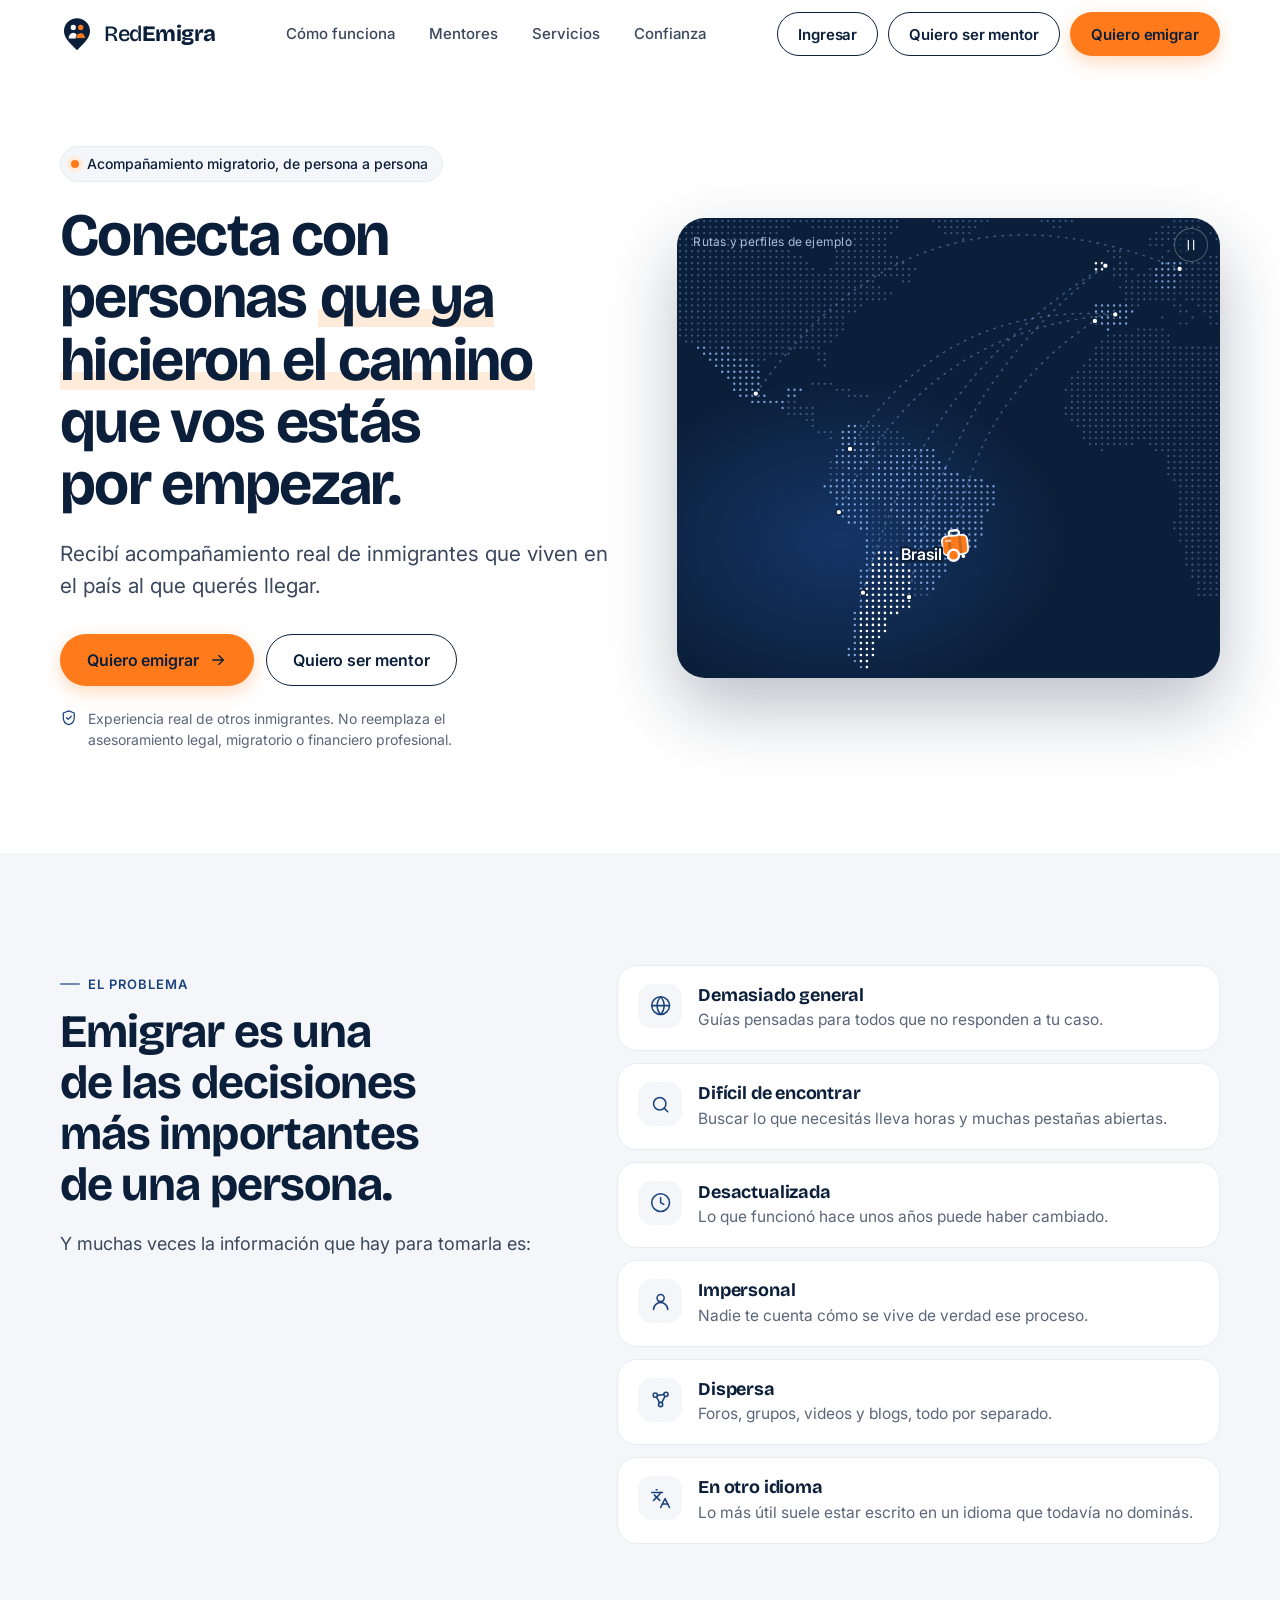
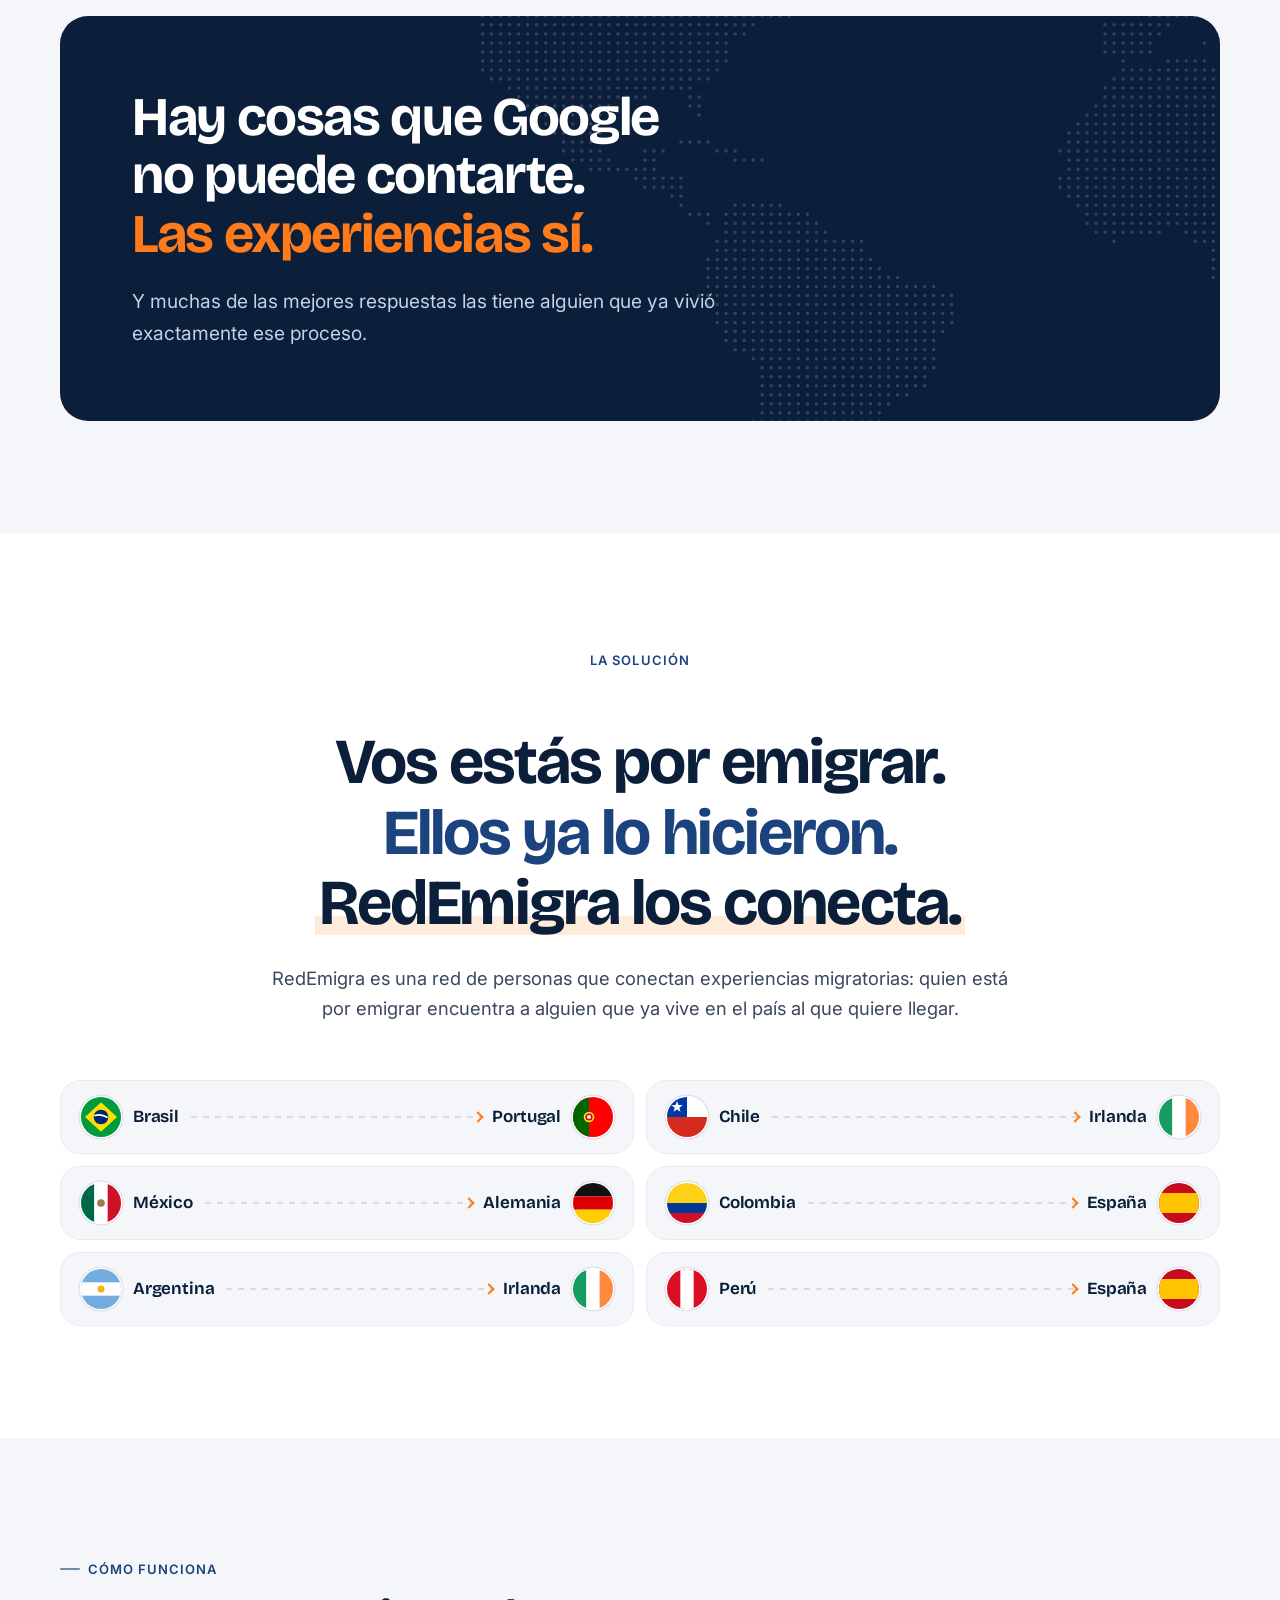
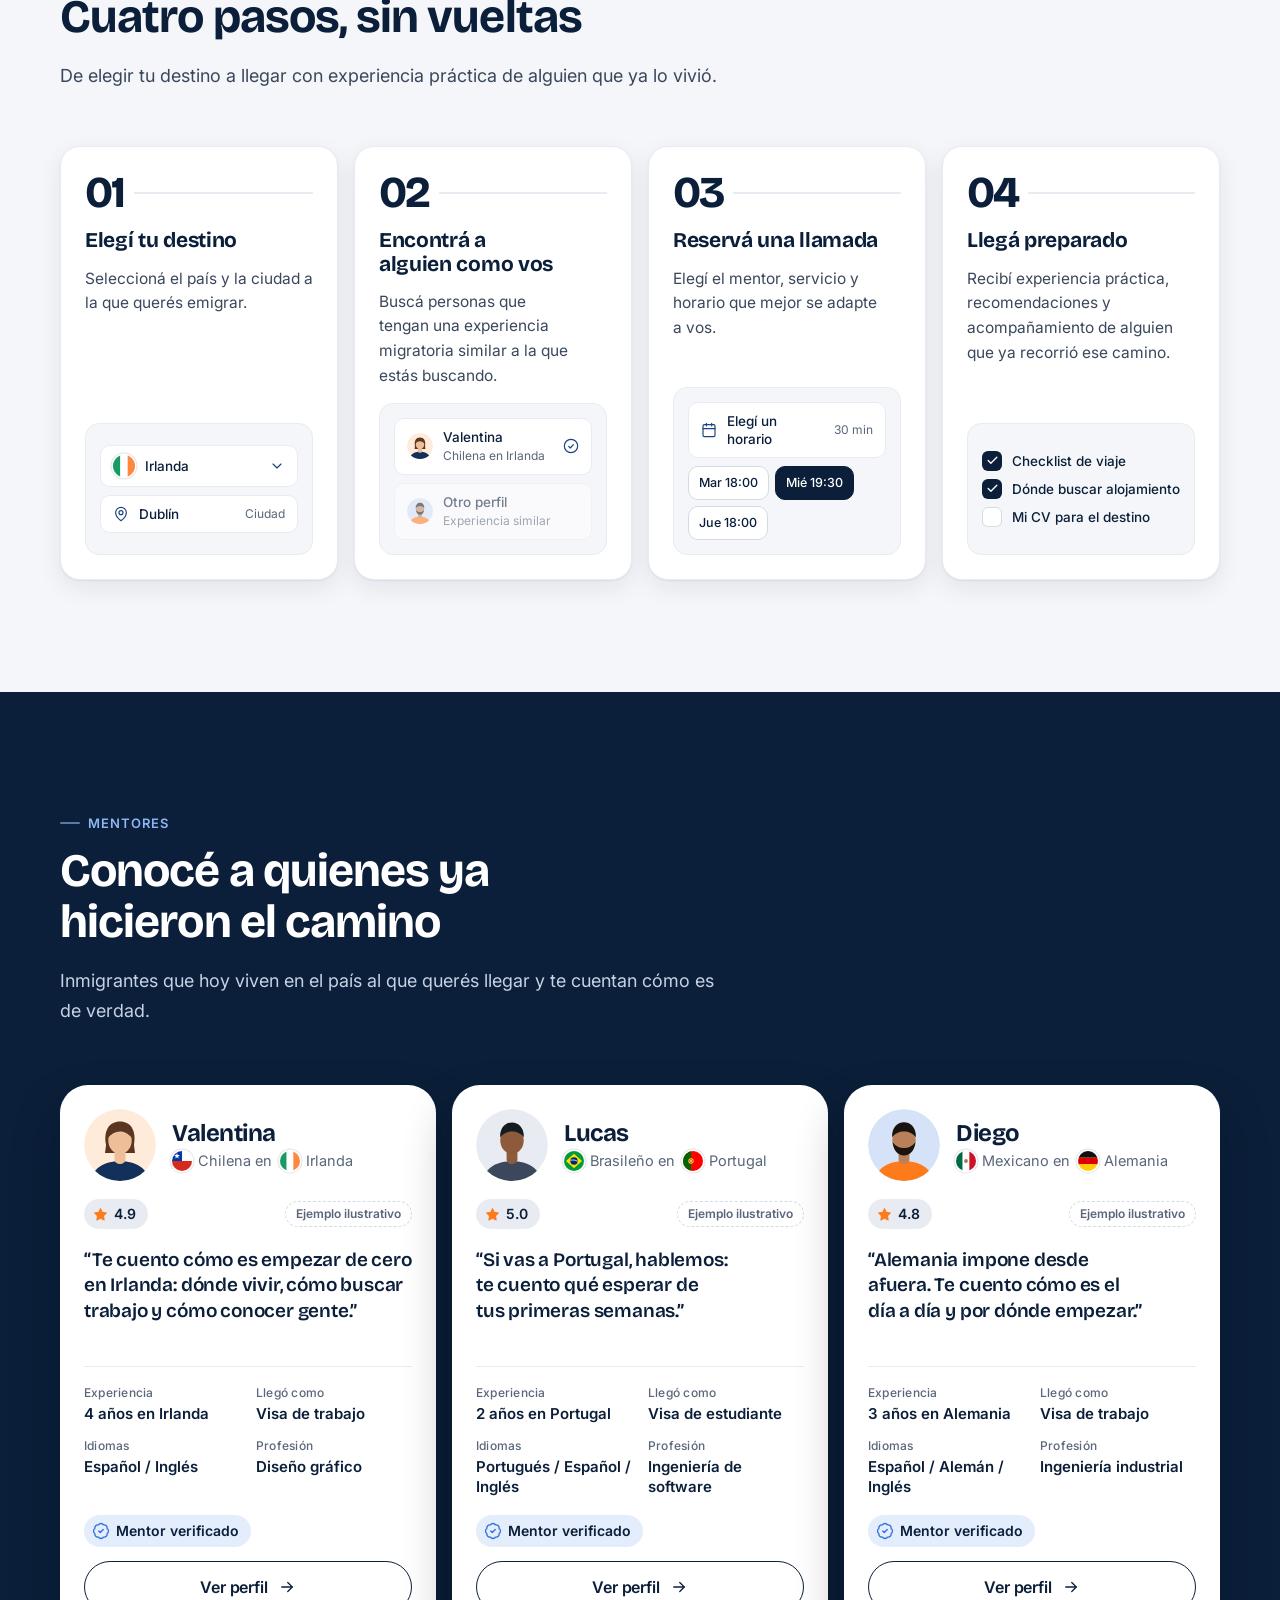
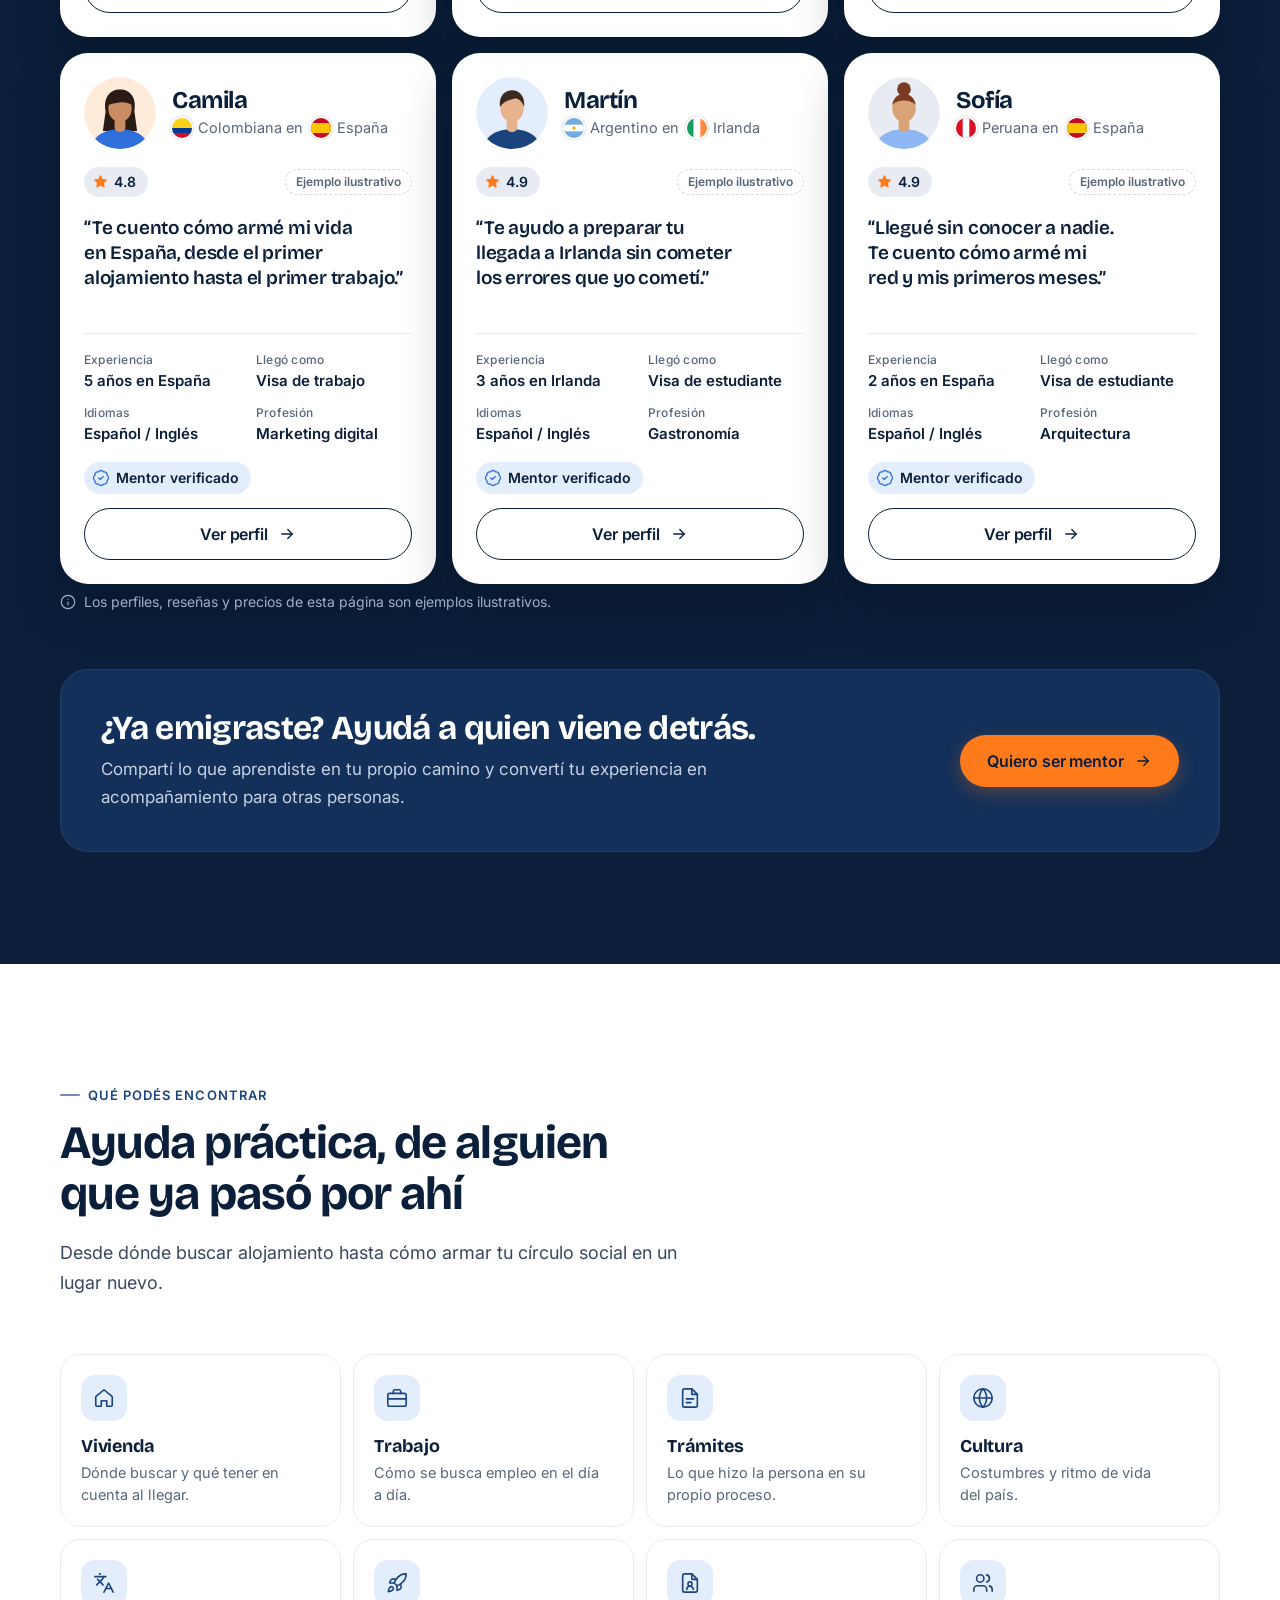
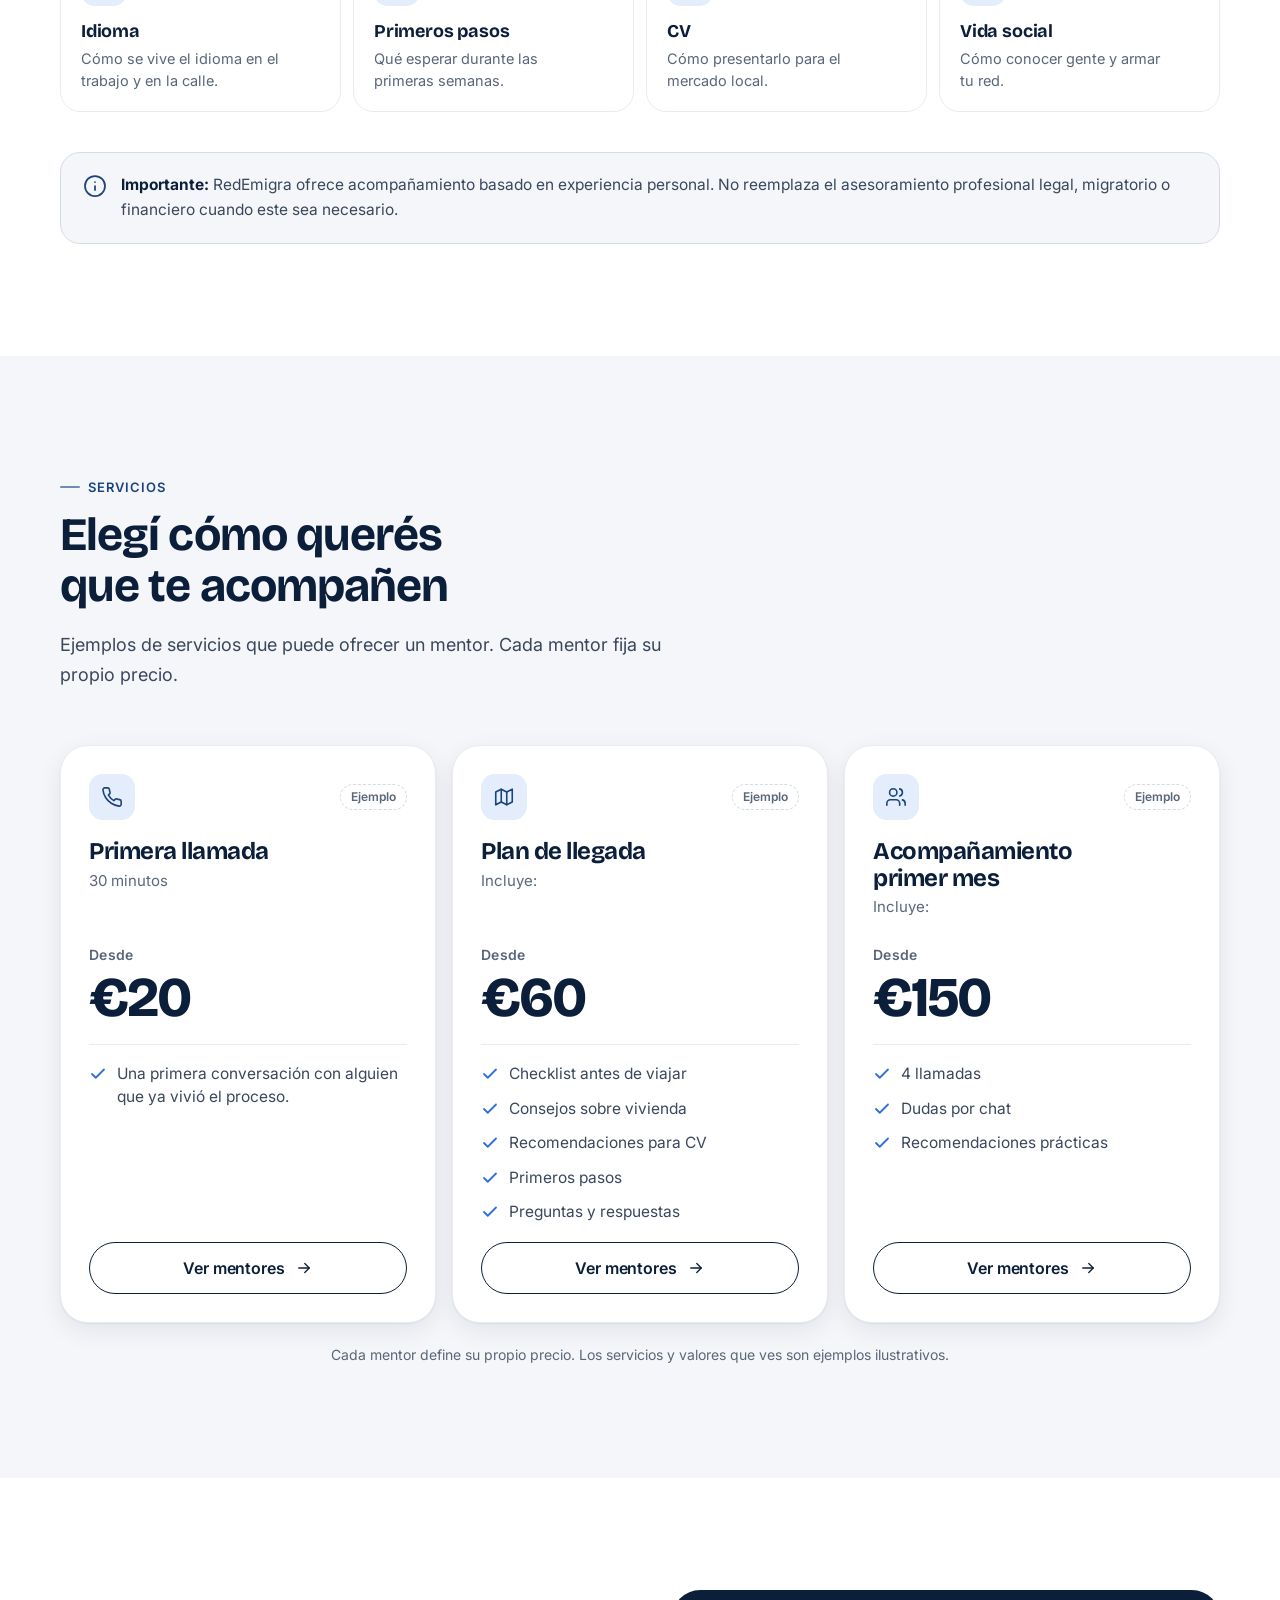
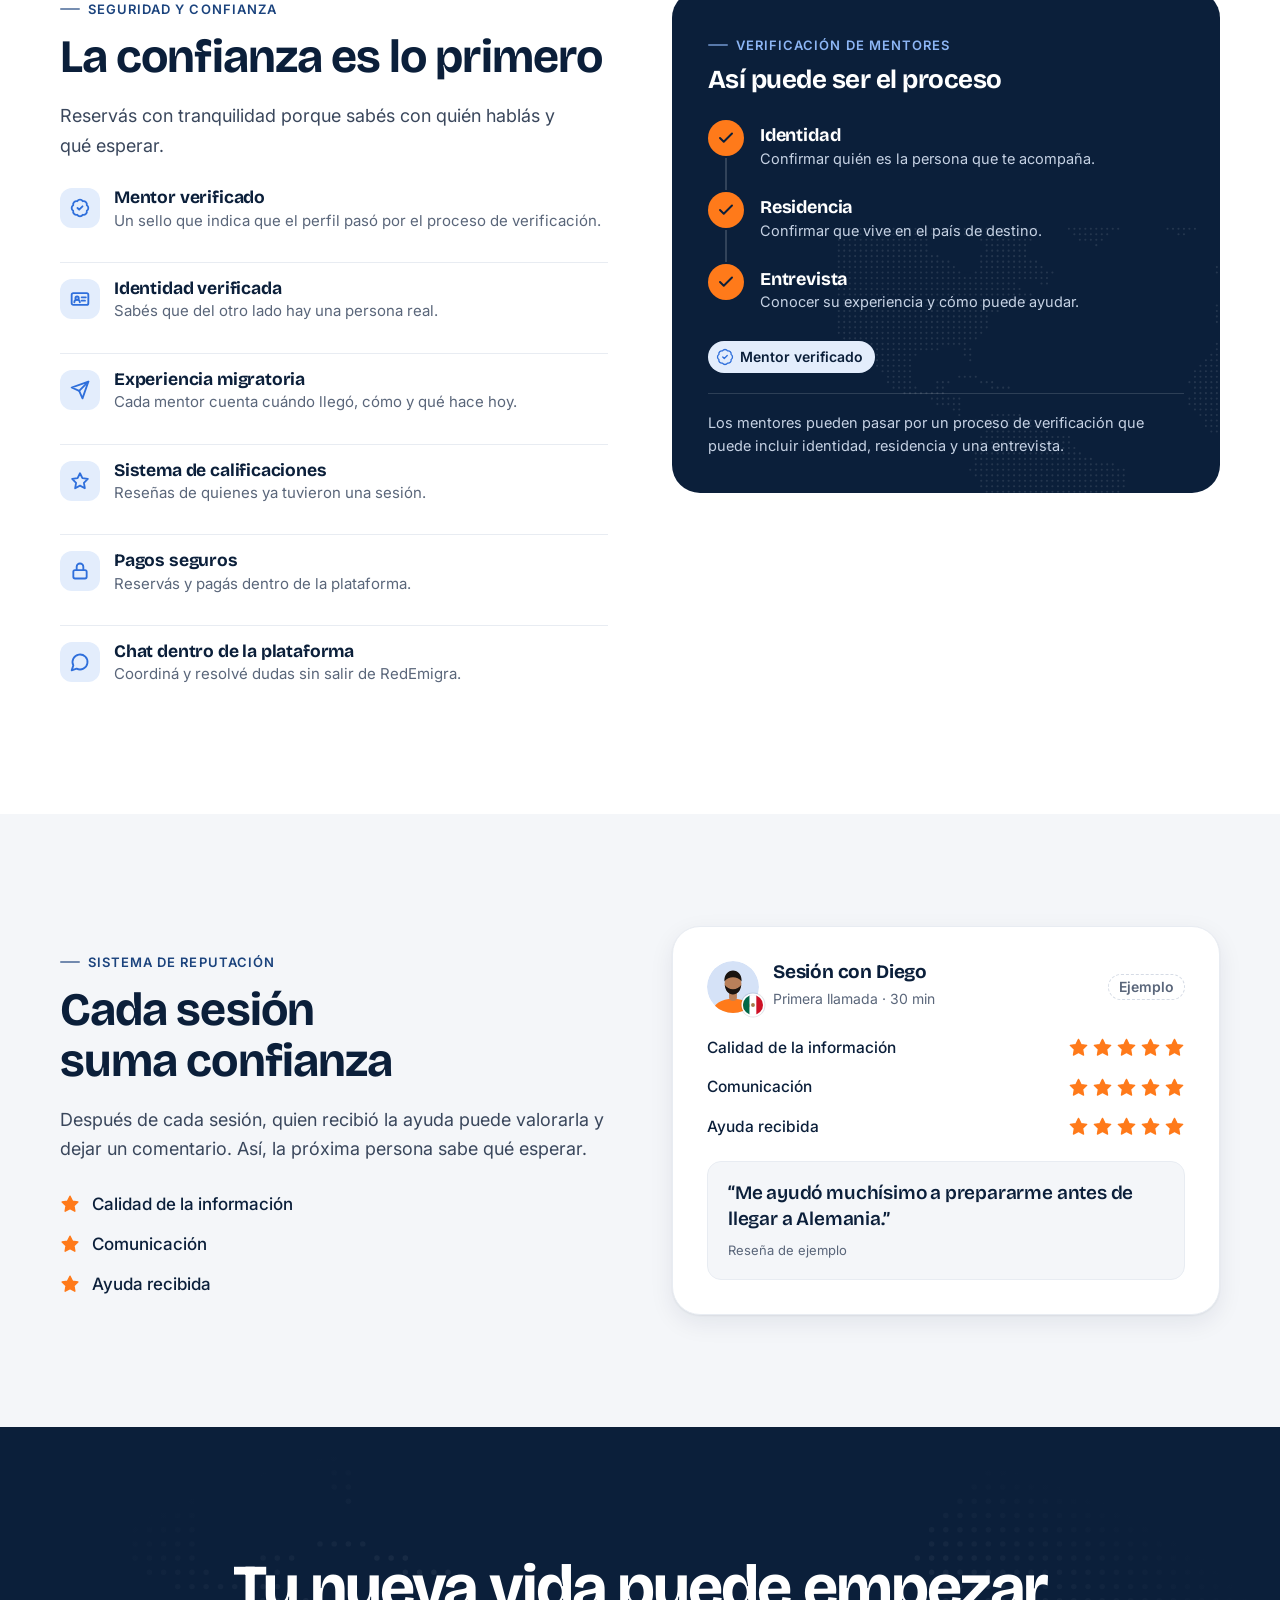
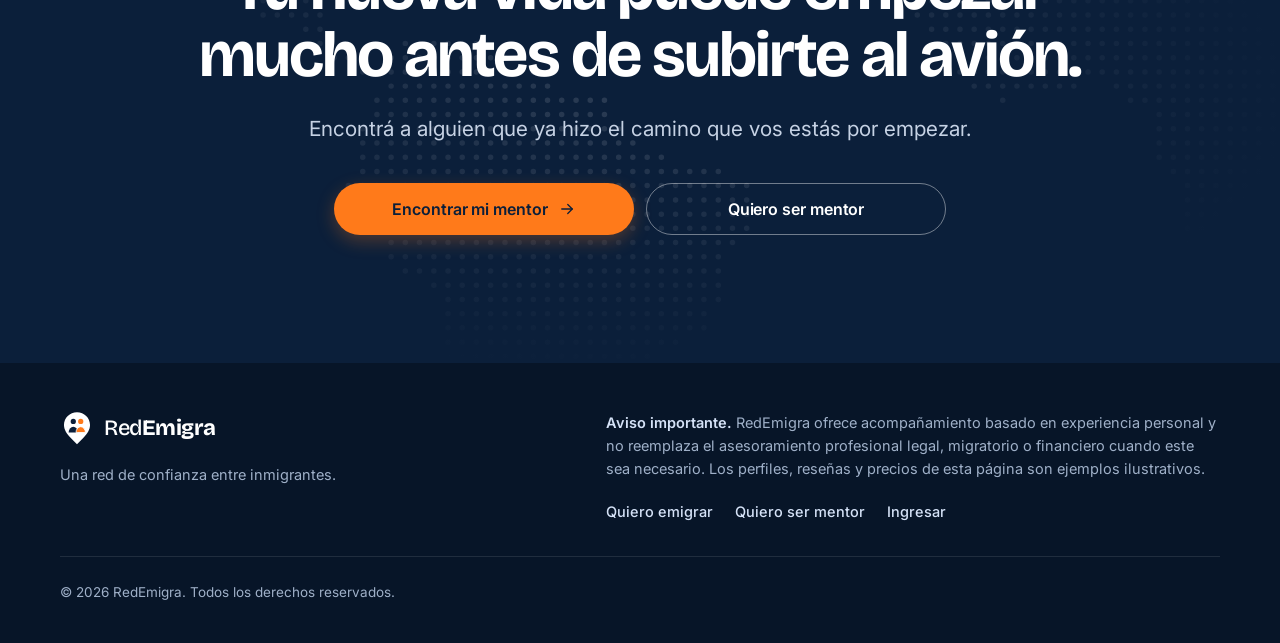
==== index.html @ abbb0549 "Primer commit" ====
<!doctype html>
<html lang="es">
<head>
<meta charset="utf-8">
<meta name="viewport" content="width=device-width, initial-scale=1">
<title>RedEmigra | Conectá con personas que ya emigraron</title>
<meta name="description" content="Conecta con personas que ya hicieron el camino que vos estás por empezar. Recibí acompañamiento real de inmigrantes que viven en el país al que querés llegar.">
<meta name="theme-color" content="#0B1F3A">
<link rel="icon" type="image/svg+xml" href="data:image/svg+xml,%3Csvg xmlns=%22http://www.w3.org/2000/svg%22 viewBox=%220 0 64 64%22 role=%22img%22 aria-label=%22RedEmigra%22%3E  %3Cpath d=%22M32 2.5C18.4 2.5 7.5 13.2 7.5 26.4c0 8.8 5.2 16.6 12.4 23.8 4.6 4.6 8.6 8.5 12.1 12.3 3.5-3.8 7.5-7.7 12.1-12.3 7.2-7.2 12.4-15 12.4-23.8C56.5 13.2 45.6 2.5 32 2.5z%22 fill=%22%230B1F3A%22/%3E  %3Ccircle cx=%2225%22 cy=%2219.6%22 r=%224.9%22 fill=%22%23fff%22/%3E  %3Cpath d=%22M16.2 40.5a8.8 11 0 0 1 17.6 0z%22 fill=%22%23fff%22/%3E  %3Ccircle cx=%2239%22 cy=%2219.6%22 r=%224.9%22 fill=%22%23FF7A1A%22/%3E  %3Cpath d=%22M30.2 40.5a8.8 11 0 0 1 17.6 0z%22 fill=%22%23FF7A1A%22 stroke=%22%230B1F3A%22 stroke-width=%221.6%22 stroke-linejoin=%22round%22/%3E%3C/svg%3E">
<link rel="preconnect" href="https://fonts.googleapis.com">
<link rel="preconnect" href="https://fonts.gstatic.com" crossorigin>
<link href="https://fonts.googleapis.com/css2?family=Bricolage+Grotesque:opsz,wght@12..96,500..800&family=Inter:wght@400..600&display=swap" rel="stylesheet">
<style>
/* ==========================================================================
   RedEmigra — landing
   1. Tokens   2. Base   3. Componentes   4. Secciones   5. Movimiento
   ========================================================================== */

/* 1. TOKENS ---------------------------------------------------------------- */
:root {
  --navy-950: #071528;
  --navy-900: #0B1F3A;
  --navy-800: #12305A;
  --navy-700: #1B437D;
  --blue-500: #2F6FDB;
  --blue-300: #8DB6F5;
  --blue-100: #E3EDFC;
  --orange-500: #FF7A1A;
  --orange-600: #E96400;
  --orange-700: #C24E00;
  --orange-100: #FFEBD9;
  --white: #FFFFFF;
  --gray-50: #F4F6F9;
  --gray-100: #E8ECF2;
  --gray-200: #D5DBE5;
  --gray-500: #5A667A;
  --gray-700: #3A475C;

  --font-display: "Bricolage Grotesque", "Plus Jakarta Sans", ui-sans-serif, system-ui, -apple-system, "Segoe UI", Roboto, sans-serif;
  --font-text: "Inter", ui-sans-serif, system-ui, -apple-system, "Segoe UI", Roboto, sans-serif;

  --radius-sm: 8px;
  --radius-md: 14px;
  --radius-lg: 20px;
  --radius-xl: 28px;
  --radius-pill: 999px;

  --shadow-card: 0 1px 2px rgba(11, 31, 58, .06), 0 8px 24px rgba(11, 31, 58, .08);
  --shadow-float: 0 18px 48px rgba(7, 21, 40, .22);

  --gutter: 20px;
  --maxw: 1160px;
  --section-pad: clamp(64px, 9vw, 112px);
  --ease: cubic-bezier(.22, .61, .36, 1);
}

/* 2. BASE ------------------------------------------------------------------ */
*, *::before, *::after { box-sizing: border-box; }
html { scroll-behavior: smooth; scroll-padding-top: 84px; -webkit-text-size-adjust: 100%; }
body {
  margin: 0;
  font-family: var(--font-text);
  font-size: 17px;
  line-height: 1.65;
  color: var(--gray-700);
  background: var(--white);
  -webkit-font-smoothing: antialiased;
  text-rendering: optimizeLegibility;
}
img, svg { display: block; max-width: 100%; }
h1, h2, h3, h4, p, ul, ol, dl, dd, figure, blockquote { margin: 0; }
ul, ol { padding: 0; list-style: none; }
a { color: inherit; }
:focus-visible { outline: 3px solid var(--blue-500); outline-offset: 3px; border-radius: 6px; }
.on-dark :focus-visible { outline-color: var(--blue-300); }

h1, h2, h3, h4 {
  font-family: var(--font-display);
  color: var(--navy-900);
  font-weight: 700;
  letter-spacing: -.02em;
  line-height: 1.1;
  text-wrap: balance;
}
.on-dark h1, .on-dark h2, .on-dark h3, .on-dark h4 { color: var(--white); }
p { text-wrap: pretty; }

.container { width: min(100% - 2 * var(--gutter), var(--maxw)); margin-inline: auto; }
.section { padding-block: var(--section-pad); position: relative; }
.section--gray { background: var(--gray-50); }
.section--navy { background: var(--navy-900); color: #C6D2E4; }
.on-dark { color: #C6D2E4; }
.sr-only { position: absolute; width: 1px; height: 1px; overflow: hidden; clip: rect(0 0 0 0); white-space: nowrap; }

.ico { width: 1.25em; height: 1.25em; flex: none; fill: none; stroke: currentColor; stroke-width: 1.75; stroke-linecap: round; stroke-linejoin: round; }

.eyebrow {
  display: inline-flex; align-items: center; gap: 8px;
  font-size: 13px; line-height: 16px; font-weight: 600; letter-spacing: .08em; text-transform: uppercase;
  color: var(--navy-700);
}
.on-dark .eyebrow { color: var(--blue-300); }
.eyebrow::before { content: ""; width: 20px; height: 2px; background: currentColor; border-radius: 2px; opacity: .6; }

.section-head { max-width: 720px; margin-bottom: clamp(36px, 5vw, 56px); }
.section-head h2 { font-size: clamp(1.9rem, 1.1rem + 2.8vw, 2.9rem); margin-top: 14px; }
.section-head p { margin-top: 18px; font-size: 1.125rem; color: var(--gray-700); }
.on-dark .section-head p { color: #C6D2E4; }
.section-head--center { margin-inline: auto; text-align: center; }
.section-head--center .eyebrow::before { display: none; }

/* 3. COMPONENTES ----------------------------------------------------------- */
.btn {
  --btn-h: 52px;
  display: inline-flex; align-items: center; justify-content: center; gap: 10px;
  min-height: var(--btn-h); padding: 0 26px;
  border-radius: var(--radius-pill); border: 1.5px solid transparent;
  font: 600 16px/1 var(--font-text); letter-spacing: -.005em; text-decoration: none; white-space: nowrap;
  cursor: pointer; transition: transform .2s var(--ease), background-color .2s, color .2s, border-color .2s, box-shadow .2s;
}
.btn .ico { width: 18px; height: 18px; transition: transform .2s var(--ease); }
.btn:hover .ico { transform: translateX(3px); }
.btn--sm { --btn-h: 44px; padding: 0 20px; font-size: 15px; }
.btn--primary { background: var(--orange-500); color: var(--navy-900); box-shadow: 0 6px 18px rgba(255, 122, 26, .28); }
.btn--primary:hover { background: var(--orange-600); transform: translateY(-1px); box-shadow: 0 10px 24px rgba(233, 100, 0, .32); }
.btn--ghost { border-color: var(--navy-900); color: var(--navy-900); background: transparent; }
.btn--ghost:hover { background: var(--navy-900); color: var(--white); }
.btn--ghost-light { border-color: rgba(255, 255, 255, .42); color: var(--white); background: transparent; }
.btn--ghost-light:hover { background: rgba(255, 255, 255, .1); border-color: var(--white); }
.btn--block { width: 100%; }

.tag-example {
  display: inline-flex; align-items: center; gap: 6px;
  font-size: 12px; line-height: 16px; font-weight: 600; color: var(--gray-500);
  padding: 4px 10px; border: 1px dashed var(--gray-200); border-radius: var(--radius-pill); background: rgba(255,255,255,.6);
}

.badge-verified {
  display: inline-flex; align-items: center; gap: 6px;
  padding: 6px 12px 6px 8px; border-radius: var(--radius-pill);
  background: var(--blue-100); color: var(--navy-900);
  font-size: 14px; line-height: 20px; font-weight: 600;
}
.badge-verified .ico { color: var(--blue-500); width: 18px; height: 18px; }

.flag { width: 22px; height: 22px; border-radius: 50%; box-shadow: 0 0 0 1.5px var(--white), 0 0 0 2.5px rgba(11,31,58,.12); flex: none; overflow: hidden; }
.flag--lg { width: 40px; height: 40px; }

.avatar { position: relative; width: 72px; height: 72px; flex: none; }
.avatar > svg:first-child { width: 100%; height: 100%; border-radius: 50%; }
.avatar .flag { position: absolute; right: -4px; bottom: -2px; width: 26px; height: 26px; }

/* NAV */
.nav {
  position: sticky; top: 0; z-index: 50;
  background: rgba(255, 255, 255, .86); -webkit-backdrop-filter: saturate(1.4) blur(14px); backdrop-filter: saturate(1.4) blur(14px);
  border-bottom: 1px solid transparent; transition: border-color .25s, box-shadow .25s;
}
.nav.is-scrolled { border-color: var(--gray-100); box-shadow: 0 6px 20px rgba(11, 31, 58, .05); }
.nav__inner { display: flex; align-items: center; justify-content: space-between; gap: 16px; height: 68px; }
.brand { display: inline-flex; align-items: center; gap: 10px; text-decoration: none; color: var(--navy-900); }
.brand svg { width: 34px; height: 34px; }
.wordmark { font-family: var(--font-display); font-size: 22px; line-height: 1; letter-spacing: -.02em; font-weight: 750; }
.wordmark span { font-weight: 500; }
.on-dark .brand { color: var(--white); }
.nav__links { display: none; gap: 30px; }
.nav__links a { font-size: 15px; font-weight: 500; color: var(--gray-700); text-decoration: none; padding: 8px 2px; position: relative; }
.nav__links a::after { content: ""; position: absolute; left: 0; right: 0; bottom: 2px; height: 2px; background: var(--orange-500); transform: scaleX(0); transform-origin: left; transition: transform .25s var(--ease); }
.nav__links a:hover { color: var(--navy-900); }
.nav__links a:hover::after { transform: scaleX(1); }
.nav__actions { display: flex; align-items: center; gap: 10px; }
.nav__actions .btn--ghost { display: none; }
.nav__actions .nav__login { display: none !important; }   /* solo en pantallas anchas; en el resto: enlace del pie */
@media (min-width: 1100px) { .nav__actions .nav__login { display: inline-flex !important; } }

/* 4. SECCIONES ------------------------------------------------------------- */

/* Hero */
.hero { padding-block: clamp(36px, 6vw, 84px) clamp(56px, 8vw, 104px); overflow: hidden; }
.hero__grid { display: grid; gap: clamp(36px, 6vw, 64px); align-items: center; }
.pill {
  display: inline-flex; align-items: center; gap: 8px; padding: 7px 14px 7px 10px;
  border-radius: var(--radius-pill); background: var(--gray-50); border: 1px solid var(--gray-100);
  font-size: 14px; line-height: 20px; font-weight: 500; color: var(--navy-900);
}
.pill .dot { width: 8px; height: 8px; border-radius: 50%; background: var(--orange-500); box-shadow: 0 0 0 4px var(--orange-100); }
.hero h1 { font-size: clamp(2.3rem, 1.2rem + 4.4vw, 3.75rem); line-height: 1.04; margin-top: 22px; letter-spacing: -.028em; }
.hero h1 em { font-style: normal; background: linear-gradient(transparent 66%, var(--orange-100) 66%, var(--orange-100) 92%, transparent 92%); padding-inline: 2px; }
.hero__lead { margin-top: 22px; font-size: clamp(1.1rem, 1rem + .5vw, 1.3rem); line-height: 1.55; color: var(--gray-700); max-width: 34em; }
.hero__cta { display: flex; flex-wrap: wrap; gap: 12px; margin-top: 32px; }
.hero__cta .btn { flex: 1 1 200px; }
.hero__note { display: flex; gap: 10px; align-items: flex-start; margin-top: 22px; font-size: 14px; line-height: 21px; color: var(--gray-500); max-width: 34em; }
.hero__note .ico { color: var(--navy-700); margin-top: 1px; }

.mapcard { position: relative; border-radius: var(--radius-xl); background: var(--navy-900); overflow: hidden; box-shadow: 0 30px 70px rgba(11, 31, 58, .28); isolation: isolate; }
.mapcard::before { content: ""; position: absolute; inset: 0; background: radial-gradient(60% 50% at 30% 70%, rgba(47, 111, 219, .28), transparent 70%); z-index: -1; }
.mapcard__svg { width: 100%; height: auto; }
.map-base { fill: none; stroke: #6F8DB8; stroke-opacity: .5; stroke-width: 3.1; stroke-linecap: round; }
.map-sec  { fill: none; stroke: var(--blue-300); stroke-opacity: .85; stroke-width: 3.3; stroke-linecap: round; }
.map-hot  { fill: none; stroke: var(--white); stroke-width: 3.6; stroke-linecap: round; }
.arc { fill: none; stroke-linecap: round; }
.arc--net { stroke: var(--blue-300); stroke-width: 2; stroke-dasharray: 2 9; opacity: .4; }
.arc--go { stroke: var(--orange-500); stroke-width: 3.4; stroke-dasharray: 1 1; stroke-dashoffset: 1; opacity: 0; }
.arc--go.is-on { stroke-dashoffset: 0; opacity: 1; }
.suitcase { pointer-events: none; }
.pin-core { fill: var(--white); stroke: var(--navy-900); stroke-width: 1.6; transform-box: fill-box; transform-origin: center; transition: transform .35s var(--ease), fill .3s; }
.pin-ring { fill: none; stroke: var(--orange-500); stroke-width: 2.5; opacity: 0; transform-box: fill-box; transform-origin: center; }
.pin.is-on .pin-core { fill: var(--orange-500); stroke: var(--white); transform: scale(2); }
.pin.is-on .pin-ring { animation: pulse 2.8s var(--ease) infinite; }
.pin-label { font: 600 22px var(--font-text); fill: var(--white); paint-order: stroke; stroke: var(--navy-900); stroke-width: 6px; stroke-linejoin: round; opacity: 0; transition: opacity .3s; }
.pin-label.is-on { opacity: 1; }

.map-dots { fill: none; stroke: #fff; stroke-width: 3.2; stroke-linecap: round; }

.chips { display: flex; flex-wrap: wrap; gap: 10px; padding: 0 12px 12px; }
.chip {
  position: relative; display: flex; align-items: center; gap: 10px;
  padding: 10px 14px 10px 10px; background: var(--white); border-radius: 16px; box-shadow: var(--shadow-float);
  font-size: 13px; line-height: 17px; color: var(--gray-500);
}
.chip strong { display: block; font-size: 14px; color: var(--navy-900); font-weight: 600; }
.chip .avatar { width: 40px; height: 40px; }
.chip .avatar .flag { width: 18px; height: 18px; right: -5px; bottom: -3px; }
.chip { transition: opacity .4s var(--ease); }
.chip.is-hidden { opacity: 0; }

.chip__icon { width: 40px; height: 40px; border-radius: 12px; background: var(--orange-100); color: var(--orange-700); display: grid; place-items: center; }
.chip__icon .ico { width: 20px; height: 20px; }
.chip .stars { display: inline-flex; align-items: center; gap: 3px; color: var(--navy-900); font-weight: 600; }
.chip .stars .ico { width: 13px; height: 13px; fill: var(--orange-500); stroke: var(--orange-500); }
.map-toggle { position: absolute; right: 12px; top: 10px; width: 34px; height: 34px; border-radius: 50%; border: 1px solid rgba(255, 255, 255, .28); background: rgba(11, 31, 58, .55); color: var(--white); display: grid; place-items: center; cursor: pointer; z-index: 2; transition: background .2s; }
.map-toggle:hover { background: rgba(255, 255, 255, .18); }
.map-toggle:focus-visible { outline: 2px solid var(--orange-500); outline-offset: 2px; }
.map-toggle .ico { width: 16px; height: 16px; }
.map-toggle[hidden] { display: none; }
.mapcard.is-paused * { animation-play-state: paused !important; }
.mapcard__legend { position: absolute; left: 16px; top: 14px; font-size: 12px; color: #A9BBD6; letter-spacing: .02em; }

/* Problema */
.problem__grid { display: grid; gap: 40px; align-items: start; }
.problem__list { display: grid; gap: 12px; }
.problem__item {
  display: flex; gap: 16px; align-items: flex-start; padding: 18px 20px;
  background: var(--white); border: 1px solid var(--gray-100); border-radius: var(--radius-lg);
}
.problem__icon { width: 44px; height: 44px; border-radius: 14px; background: var(--gray-50); color: var(--navy-700); display: grid; place-items: center; flex: none; }
.problem__item h3 { font-size: 18px; letter-spacing: -.01em; line-height: 1.25; }
.problem__item p { margin-top: 2px; font-size: 15.5px; line-height: 1.55; color: var(--gray-500); }
.quote-band {
  margin-top: clamp(40px, 6vw, 72px); border-radius: var(--radius-xl); background: var(--navy-900);
  padding: clamp(32px, 6vw, 72px); position: relative; overflow: hidden; isolation: isolate;
}
.quote-band .dots { position: absolute; right: -6%; top: -30%; width: 70%; height: auto; opacity: .16; z-index: -1; }
.quote-band blockquote { font-family: var(--font-display); font-weight: 700; letter-spacing: -.025em; line-height: 1.08; font-size: clamp(1.9rem, 1rem + 3.6vw, 3.4rem); color: var(--white); max-width: 15em; text-wrap: balance; }
.quote-band blockquote span { color: var(--orange-500); display: block; }
.quote-band p { margin-top: 22px; max-width: 34em; font-size: clamp(1.05rem, 1rem + .3vw, 1.2rem); color: #C6D2E4; }

/* Solucion */
.solution__lines { display: grid; gap: 4px; text-align: center; font-family: var(--font-display); font-weight: 700; letter-spacing: -.03em; line-height: 1.04; font-size: clamp(2.1rem, 1rem + 4.6vw, 4rem); color: var(--navy-900); }
.solution__lines .l2 { color: var(--navy-700); }
.solution__lines .l3 em { font-style: normal; background: linear-gradient(transparent 68%, var(--orange-100) 68%, var(--orange-100) 92%, transparent 92%); padding-inline: 4px; }
.solution__lead { margin: 26px auto 0; max-width: 40em; text-align: center; font-size: 1.15rem; color: var(--gray-700); }
.routes { display: grid; gap: 12px; margin-top: clamp(36px, 5vw, 56px); grid-template-columns: 1fr; }
.route {
  display: grid; grid-template-columns: auto 1fr auto; align-items: center; gap: 12px;
  padding: 16px 20px; border-radius: var(--radius-lg); background: var(--gray-50); border: 1px solid var(--gray-100);
  transition: transform .25s var(--ease), box-shadow .25s, background-color .25s;
}
.route:hover { transform: translateY(-3px); box-shadow: var(--shadow-card); background: var(--white); }
.route__end { display: flex; align-items: center; gap: 12px; font-family: var(--font-display); font-weight: 650; font-size: 17px; color: var(--navy-900); letter-spacing: -.01em; }
.route__end--to { justify-content: flex-end; text-align: right; flex-direction: row-reverse; }
.route__line { position: relative; height: 2px; background: repeating-linear-gradient(90deg, var(--gray-200) 0 6px, transparent 6px 12px); min-width: 24px; }
.route__line::after { content: ""; position: absolute; right: -2px; top: 50%; width: 8px; height: 8px; border-top: 2px solid var(--orange-500); border-right: 2px solid var(--orange-500); transform: translateY(-50%) rotate(45deg); }

/* Como funciona */
.steps { display: grid; gap: 16px; }
.step { background: var(--white); border: 1px solid var(--gray-100); border-radius: var(--radius-lg); padding: 24px; display: flex; flex-direction: column; gap: 14px; box-shadow: var(--shadow-card); }
.step__num { font-family: var(--font-display); font-weight: 750; font-size: 44px; line-height: 1; letter-spacing: -.04em; color: var(--navy-900); display: flex; align-items: baseline; gap: 10px; }
.step__num i { font-style: normal; flex: 1; height: 2px; background: var(--gray-100); align-self: center; }
.step h3 { font-size: 21px; letter-spacing: -.015em; }
.step p { font-size: 15.5px; line-height: 1.6; color: var(--gray-700); }
.mock { margin-top: auto; padding: 14px; border-radius: var(--radius-md); background: var(--gray-50); border: 1px solid var(--gray-100); display: grid; gap: 8px; font-size: 13.5px; line-height: 18px; color: var(--navy-900); min-height: 132px; align-content: center; }
.mock__row { display: flex; align-items: center; gap: 10px; padding: 9px 12px; background: var(--white); border: 1px solid var(--gray-100); border-radius: 10px; font-weight: 500; }
.mock__row .ico { width: 16px; height: 16px; color: var(--navy-700); }
.mock__row .grow { flex: 1; }
.mock__row small { font-size: 12px; color: var(--gray-500); font-weight: 400; }
.mock__ava { width: 26px; height: 26px; border-radius: 50%; flex: none; }
.mock__ava svg { width: 100%; height: 100%; border-radius: 50%; }
.mock__times { display: flex; flex-wrap: wrap; gap: 6px; }
.mock__time { padding: 7px 10px; border-radius: 10px; border: 1px solid var(--gray-200); background: var(--white); font-size: 12.5px; font-weight: 500; }
.mock__time.is-on { background: var(--navy-900); border-color: var(--navy-900); color: var(--white); }
.mock__check { display: flex; align-items: center; gap: 10px; font-weight: 500; }
.mock__check .box { width: 20px; height: 20px; border-radius: 6px; display: grid; place-items: center; background: var(--navy-900); color: var(--white); flex: none; }
.mock__check .box .ico { width: 13px; height: 13px; stroke-width: 2.5; }
.mock__check .box.is-off { background: var(--white); border: 1.5px solid var(--gray-200); }

/* Mentores */
.mentors__scroller { display: flex; gap: 16px; overflow-x: auto; scroll-snap-type: x mandatory; padding: 4px var(--gutter) 24px; margin-inline: calc(-1 * var(--gutter)); scrollbar-width: none; }
.mentors__scroller::-webkit-scrollbar { display: none; }
.mcard {
  scroll-snap-align: center; flex: 0 0 min(86%, 360px);
  display: flex; flex-direction: column; gap: 18px;
  background: var(--white); color: var(--gray-700); border-radius: var(--radius-xl); padding: 24px;
  box-shadow: 0 24px 48px rgba(3, 12, 26, .32);
  transition: transform .3s var(--ease);
}
.mcard__top { display: flex; align-items: center; gap: 16px; }
.mcard__id h3 { font-size: 24px; letter-spacing: -.02em; color: var(--navy-900); }
.mcard__route { display: flex; flex-wrap: wrap; align-items: center; gap: 2px 6px; margin-top: 4px; font-size: 14.5px; line-height: 20px; color: var(--gray-500); }
.mcard__route .flag { width: 20px; height: 20px; }
.mcard__route span + .flag { margin-left: 2px; }
.mcard__meta { display: flex; align-items: center; justify-content: space-between; gap: 8px; }
.rating { display: inline-flex; align-items: center; gap: 6px; padding: 5px 12px 5px 9px; border-radius: var(--radius-pill); background: var(--gray-100); color: var(--navy-900); font-size: 14px; font-weight: 600; line-height: 20px; }
.rating .ico { width: 15px; height: 15px; fill: var(--orange-500); stroke: var(--orange-500); }
.mcard__quote { font-family: var(--font-display); font-weight: 600; font-size: 19px; line-height: 1.32; letter-spacing: -.01em; color: var(--navy-900); text-wrap: balance; }
.facts { display: grid; grid-template-columns: 1fr 1fr; gap: 14px 16px; padding-top: 18px; border-top: 1px solid var(--gray-100); }
.facts dt { font-size: 12px; line-height: 16px; color: var(--gray-500); font-weight: 500; letter-spacing: .02em; }
.facts dd { margin-top: 3px; font-size: 15px; line-height: 20px; font-weight: 600; color: var(--navy-900); }
.mcard__foot { margin-top: auto; display: grid; gap: 14px; justify-items: start; }
.mcard__foot .btn { justify-self: stretch; }
.mentors__note { margin-top: 6px; font-size: 14px; color: #9FB0C8; display: flex; gap: 8px; align-items: center; }
.mentors__note .ico { width: 16px; height: 16px; }
.become {
  margin-top: clamp(32px, 5vw, 56px); border-radius: var(--radius-xl); background: var(--navy-800);
  padding: clamp(24px, 4vw, 40px); display: grid; gap: 20px; align-items: center;
  border: 1px solid rgba(255, 255, 255, .08);
}
.become h3 { font-size: clamp(1.5rem, 1.1rem + 1.4vw, 2.1rem); }
.become p { margin-top: 8px; color: #C6D2E4; max-width: 38em; }

/* Que podes encontrar */
.topics { display: grid; grid-template-columns: repeat(2, 1fr); gap: 12px; }
.topic { padding: 20px; border-radius: var(--radius-lg); background: var(--white); border: 1px solid var(--gray-100); transition: transform .25s var(--ease), box-shadow .25s, border-color .25s; }
.topic:hover { transform: translateY(-3px); box-shadow: var(--shadow-card); border-color: var(--gray-200); }
.topic__icon { width: 46px; height: 46px; border-radius: 14px; background: var(--blue-100); color: var(--navy-700); display: grid; place-items: center; }
.topic__icon .ico { width: 22px; height: 22px; }
.topic h3 { margin-top: 16px; font-size: 18px; letter-spacing: -.01em; }
.topic p { margin-top: 6px; font-size: 14.5px; line-height: 1.5; color: var(--gray-500); }
.callout {
  margin-top: clamp(28px, 4vw, 40px); display: flex; gap: 14px; align-items: flex-start; padding: 20px 22px;
  border-radius: var(--radius-lg); background: var(--gray-50); border: 1px solid var(--gray-200); color: var(--navy-900);
}
.callout .ico { width: 24px; height: 24px; margin-top: 1px; color: var(--navy-700); }
.callout p { font-size: 15.5px; line-height: 1.6; color: var(--gray-700); }
.callout strong { color: var(--navy-900); }

/* Servicios */
.plans { display: grid; gap: 16px; }
.plan { background: var(--white); border-radius: var(--radius-xl); border: 1px solid var(--gray-100); box-shadow: var(--shadow-card); padding: 28px; display: flex; flex-direction: column; gap: 18px; }
.plan__top { display: flex; align-items: center; justify-content: space-between; gap: 12px; }
.plan__icon { width: 46px; height: 46px; border-radius: 14px; background: var(--blue-100); color: var(--navy-700); display: grid; place-items: center; }
.plan__icon .ico { width: 22px; height: 22px; }
.plan h3 { font-size: 24px; letter-spacing: -.02em; }
.plan__sub { margin-top: 4px; font-size: 15px; color: var(--gray-500); }
.plan__price { font-family: var(--font-display); font-weight: 750; font-size: 56px; line-height: 1; letter-spacing: -.04em; color: var(--navy-900); }
.plan__price small { display: block; margin-bottom: 8px; font: 600 14px/1 var(--font-text); letter-spacing: .02em; color: var(--gray-500); }
.plan__list { display: grid; gap: 12px; padding-top: 18px; border-top: 1px solid var(--gray-100); font-size: 15.5px; line-height: 1.45; }
.plan__list li { display: flex; gap: 10px; align-items: flex-start; }
.plan__list .ico { width: 18px; height: 18px; margin-top: 2px; color: var(--blue-500); stroke-width: 2.4; }
.plan .btn { margin-top: auto; }
.plans__note { margin-top: 20px; font-size: 14px; color: var(--gray-500); text-align: center; }

/* Seguridad */
.trust__grid { display: grid; gap: 36px; align-items: start; }
.trust__items { display: grid; gap: 14px; }
.trust__item { display: flex; gap: 14px; align-items: flex-start; padding: 16px 0; border-top: 1px solid var(--gray-100); }
.trust__item:first-child { border-top: 0; padding-top: 0; }
.trust__ico { width: 40px; height: 40px; border-radius: 12px; background: var(--blue-100); color: var(--blue-500); display: grid; place-items: center; flex: none; }
.trust__ico .ico { width: 20px; height: 20px; stroke-width: 2.2; }
.trust__item h3 { font-size: 17.5px; letter-spacing: -.01em; }
.trust__item p { margin-top: 2px; font-size: 15px; line-height: 1.5; color: var(--gray-500); }
.verify { background: var(--navy-900); border-radius: var(--radius-xl); padding: clamp(24px, 4vw, 36px); color: #C6D2E4; position: relative; overflow: hidden; isolation: isolate; }
.verify .dots { position: absolute; right: -20%; bottom: -30%; width: 90%; opacity: .1; z-index: -1; }
.verify h3 { font-size: 26px; color: var(--white); }
.verify__steps { margin-top: 26px; display: grid; gap: 0; }
.vstep { display: flex; gap: 16px; align-items: flex-start; position: relative; padding-bottom: 22px; }
.vstep:not(:last-child)::before { content: ""; position: absolute; left: 17px; top: 38px; bottom: 2px; width: 2px; background: rgba(255, 255, 255, .16); }
.vstep__dot { width: 36px; height: 36px; border-radius: 50%; background: var(--orange-500); color: var(--navy-900); display: grid; place-items: center; flex: none; }
.vstep__dot .ico { width: 18px; height: 18px; stroke-width: 2.6; }
.vstep h4 { font-size: 18px; color: var(--white); letter-spacing: -.01em; padding-top: 6px; }
.vstep p { font-size: 14.5px; line-height: 1.5; margin-top: 2px; }
.verify__result { margin-top: 6px; display: flex; align-items: center; gap: 12px; flex-wrap: wrap; }
.verify__note { margin-top: 20px; padding-top: 18px; border-top: 1px solid rgba(255, 255, 255, .14); font-size: 14.5px; line-height: 1.55; }

/* Reputacion */
.rep__grid { display: grid; gap: 36px; align-items: center; }
.rep__list { margin-top: 26px; display: grid; gap: 12px; }
.rep__list li { display: flex; align-items: center; gap: 12px; font-weight: 500; color: var(--navy-900); }
.rep__list .ico { color: var(--orange-700); width: 20px; height: 20px; fill: var(--orange-500); stroke: var(--orange-500); }
.review { background: var(--white); border-radius: var(--radius-xl); box-shadow: var(--shadow-card); border: 1px solid var(--gray-100); padding: clamp(22px, 4vw, 34px); display: grid; gap: 22px; }
.review__head { display: flex; align-items: center; gap: 14px; }
.review__head .avatar { width: 52px; height: 52px; }
.review__head .avatar .flag { width: 20px; height: 20px; }
.review__head strong { display: block; font-family: var(--font-display); font-size: 19px; color: var(--navy-900); letter-spacing: -.01em; line-height: 1.2; }
.review__head span { font-size: 14px; color: var(--gray-500); }
.review__head .tag-example { margin-left: auto; }
.crit { display: grid; gap: 14px; }
.crit__row { display: flex; align-items: center; justify-content: space-between; gap: 12px; font-size: 15.5px; font-weight: 500; color: var(--navy-900); }
.stars5 { display: inline-flex; gap: 3px; }
.stars5 .ico { width: 21px; height: 21px; fill: var(--orange-500); stroke: var(--orange-500); stroke-width: 1.5; }
.stars5 .ico.is-off { fill: var(--gray-100); stroke: var(--gray-200); }
.review__comment { position: relative; padding: 18px 20px; border-radius: var(--radius-md); background: var(--gray-50); border: 1px solid var(--gray-100); }
.review__comment p { font-family: var(--font-display); font-weight: 600; font-size: 19px; line-height: 1.35; letter-spacing: -.01em; color: var(--navy-900); }
.review__comment small { display: block; margin-top: 8px; font-size: 13px; color: var(--gray-500); }

/* CTA final */
.final { background: var(--navy-900); color: #C6D2E4; padding-block: clamp(72px, 10vw, 140px); position: relative; overflow: hidden; isolation: isolate; text-align: center; }
.final .dots { position: absolute; left: 50%; top: 50%; width: min(1500px, 190%); transform: translate(-50%, -50%); opacity: .13; z-index: -1; }
.final::after { content: ""; position: absolute; inset: 0; background: radial-gradient(60% 60% at 50% 50%, rgba(11, 31, 58, .0) 0%, var(--navy-900) 85%); z-index: -1; }
.final h2 { font-size: clamp(2.1rem, 1rem + 4.2vw, 4rem); line-height: 1.04; letter-spacing: -.03em; max-width: 14em; margin-inline: auto; }
.final p { margin: 24px auto 0; max-width: 32em; font-size: clamp(1.1rem, 1rem + .5vw, 1.3rem); }
.final__cta { margin-top: 36px; display: flex; flex-wrap: wrap; gap: 12px; justify-content: center; }
.final__cta .btn { flex: 1 1 220px; max-width: 300px; }

/* Pie */
.footer { background: var(--navy-950); color: #9FB0C8; padding-block: 48px 40px; font-size: 14.5px; }
.footer__grid { display: grid; gap: 28px; }
.footer .wordmark { color: var(--white); }
.footer__tag { margin-top: 12px; max-width: 26em; line-height: 1.55; }
.footer__legal { max-width: 46em; line-height: 1.6; }
.footer__legal strong { color: #D5E2F7; font-weight: 600; }
.footer__links { display: flex; flex-wrap: wrap; gap: 8px 22px; }
.footer__links a { color: #D5E2F7; text-decoration: none; font-weight: 500; }
.footer__links a:hover { color: var(--white); text-decoration: underline; text-underline-offset: 4px; }
.footer__copy { padding-top: 24px; margin-top: 32px; border-top: 1px solid rgba(255, 255, 255, .1); font-size: 13.5px; }

/* Breakpoints (mobile-first) */
@media (min-width: 640px) {
  .steps { grid-template-columns: 1fr 1fr; }
  .topics { grid-template-columns: repeat(4, 1fr); }
  .nav__actions .btn--ghost { display: inline-flex; }
  .become { grid-template-columns: 1fr auto; }
}
@media (min-width: 900px) {
  .routes { grid-template-columns: minmax(0, 1fr) minmax(0, 1fr); }
  .nav__links { display: flex; }
  .hero__grid { grid-template-columns: 1.02fr 1fr; }
  .hero__cta .btn { flex: 0 0 auto; }
  .problem__grid { grid-template-columns: .9fr 1.1fr; gap: 64px; }
  .plans { grid-template-columns: repeat(3, 1fr); }
  .trust__grid { grid-template-columns: 1fr 1fr; gap: 64px; }
  .rep__grid { grid-template-columns: 1fr 1fr; gap: 64px; }
  .footer__grid { grid-template-columns: 1.1fr 1.4fr; gap: 64px; align-items: start; }
  .mentors__scroller { display: grid; grid-template-columns: repeat(3, 1fr); overflow: visible; padding: 4px 0 0; margin-inline: 0; }
  .mcard { flex: initial; }
  .mcard:hover { transform: translateY(-6px); }
  .mcard__quote { min-height: calc(1.32em * 4); }
  .plan__head { min-height: 92px; }
  .problem__grid > .section-head { position: sticky; top: 108px; }
  .verify { position: sticky; top: 108px; }
}
@media (min-width: 1100px) {
  .steps { grid-template-columns: repeat(4, 1fr); }
}
@media (min-width: 1200px) {
  .chips { position: absolute; right: 3%; bottom: 4%; display: grid; gap: 14px; padding: 0; }
}
@media (max-width: 639px) {
  .pin-label { font-size: 27px; stroke-width: 7px; }
  .chips { padding-top: 0; }
  .chip--mentor { padding: 8px 12px 8px 8px; }
  .chip--call { display: none; }
  .chip .avatar { width: 34px; height: 34px; }
  .chip__icon { width: 34px; height: 34px; }
  .chip { font-size: 12px; line-height: 15px; gap: 8px; }
  .chip strong { font-size: 13px; }
  .mapcard__legend { display: none; }
}

@media (max-width: 400px) {
  .route { padding: 14px; gap: 8px; }
  .route__end { font-size: 15px; gap: 8px; min-width: 0; }
  .flag--lg { width: 32px; height: 32px; }
  .route__line { min-width: 10px; }
  .brand svg { width: 30px; height: 30px; }
  .wordmark { font-size: 20px; }
  .nav__actions .btn--sm { padding: 0 14px; font-size: 14px; }
}

/* 5. MOVIMIENTO ------------------------------------------------------------ */
.js .reveal { opacity: 0; transform: translateY(18px); transition: opacity .7s var(--ease), transform .7s var(--ease); transition-delay: var(--d, 0ms); }
.js .reveal.in { opacity: 1; transform: none; }

@keyframes pulse { 0% { transform: scale(.6); opacity: .8; } 100% { transform: scale(2.6); opacity: 0; } }
@keyframes march { to { stroke-dashoffset: -110; } }
.arc--net { animation: march 14s linear infinite; }
@keyframes floaty { 0%, 100% { transform: translateY(0); } 50% { transform: translateY(-6px); } }
@media (min-width: 1200px) {
  .chip--mentor { animation: floaty 6s ease-in-out infinite; }
  .chip--call { animation: floaty 7s ease-in-out -2s infinite; }
}
@keyframes popStar { from { transform: scale(.4); opacity: 0; } to { transform: scale(1); opacity: 1; } }
.js .review.reveal .stars5 .ico { opacity: 0; }
.js .review.reveal.in .stars5 .ico { animation: popStar .45s var(--ease) forwards; animation-delay: calc(var(--d, 0ms) + 250ms + var(--i, 0) * 70ms); }

@media (prefers-reduced-motion: reduce) {
  html { scroll-behavior: auto; }
  *, *::before, *::after { animation-duration: .001ms !important; animation-iteration-count: 1 !important; transition-duration: .001ms !important; }
  .js .reveal { opacity: 1; transform: none; }
}

</style>
</head>
<body>

<svg width="0" height="0" style="position:absolute" aria-hidden="true" focusable="false"><defs><path id="dots-base" d="M4.2 4.2h.01M12.5 4.2h.01M20.8 4.2h.01M29.1 4.2h.01M37.4 4.2h.01M45.8 4.2h.01M54.1 4.2h.01M62.4 4.2h.01M70.7 4.2h.01M79.0 4.2h.01M87.4 4.2h.01M95.7 4.2h.01M104.0 4.2h.01M112.3 4.2h.01M120.6 4.2h.01M129.0 4.2h.01M137.3 4.2h.01M145.6 4.2h.01M153.9 4.2h.01M162.2 4.2h.01M170.6 4.2h.01M178.9 4.2h.01M187.2 4.2h.01M195.5 4.2h.01M203.8 4.2h.01M212.2 4.2h.01M220.5 4.2h.01M228.8 4.2h.01M237.1 4.2h.01M245.4 4.2h.01M253.8 4.2h.01M262.1 4.2h.01M270.4 4.2h.01M278.7 4.2h.01M287.0 4.2h.01M295.4 4.2h.01M303.7 4.2h.01M353.6 4.2h.01M361.9 4.2h.01M370.2 4.2h.01M378.6 4.2h.01M386.9 4.2h.01M395.2 4.2h.01M403.5 4.2h.01M411.8 4.2h.01M420.2 4.2h.01M428.5 4.2h.01M503.4 4.2h.01M511.7 4.2h.01M520.0 4.2h.01M528.3 4.2h.01M536.6 4.2h.01M545.0 4.2h.01M686.4 4.2h.01M694.7 4.2h.01M703.0 4.2h.01M711.4 4.2h.01M719.7 4.2h.01M728.0 4.2h.01M736.3 4.2h.01M4.2 12.5h.01M12.5 12.5h.01M20.8 12.5h.01M29.1 12.5h.01M37.4 12.5h.01M45.8 12.5h.01M54.1 12.5h.01M62.4 12.5h.01M70.7 12.5h.01M79.0 12.5h.01M87.4 12.5h.01M95.7 12.5h.01M104.0 12.5h.01M112.3 12.5h.01M120.6 12.5h.01M129.0 12.5h.01M137.3 12.5h.01M145.6 12.5h.01M153.9 12.5h.01M187.2 12.5h.01M195.5 12.5h.01M203.8 12.5h.01M212.2 12.5h.01M220.5 12.5h.01M228.8 12.5h.01M237.1 12.5h.01M245.4 12.5h.01M253.8 12.5h.01M262.1 12.5h.01M270.4 12.5h.01M278.7 12.5h.01M287.0 12.5h.01M295.4 12.5h.01M303.7 12.5h.01M361.9 12.5h.01M370.2 12.5h.01M378.6 12.5h.01M386.9 12.5h.01M395.2 12.5h.01M403.5 12.5h.01M411.8 12.5h.01M520.0 12.5h.01M528.3 12.5h.01M669.8 12.5h.01M678.1 12.5h.01M686.4 12.5h.01M694.7 12.5h.01M703.0 12.5h.01M711.4 12.5h.01M719.7 12.5h.01M744.6 12.5h.01M4.2 20.8h.01M12.5 20.8h.01M20.8 20.8h.01M29.1 20.8h.01M37.4 20.8h.01M45.8 20.8h.01M54.1 20.8h.01M62.4 20.8h.01M70.7 20.8h.01M79.0 20.8h.01M87.4 20.8h.01M95.7 20.8h.01M104.0 20.8h.01M112.3 20.8h.01M120.6 20.8h.01M129.0 20.8h.01M137.3 20.8h.01M220.5 20.8h.01M228.8 20.8h.01M237.1 20.8h.01M245.4 20.8h.01M253.8 20.8h.01M262.1 20.8h.01M270.4 20.8h.01M278.7 20.8h.01M287.0 20.8h.01M295.4 20.8h.01M370.2 20.8h.01M378.6 20.8h.01M386.9 20.8h.01M395.2 20.8h.01M403.5 20.8h.01M661.4 20.8h.01M669.8 20.8h.01M678.1 20.8h.01M686.4 20.8h.01M694.7 20.8h.01M703.0 20.8h.01M711.4 20.8h.01M736.3 20.8h.01M744.6 20.8h.01M4.2 29.1h.01M12.5 29.1h.01M20.8 29.1h.01M29.1 29.1h.01M37.4 29.1h.01M45.8 29.1h.01M54.1 29.1h.01M62.4 29.1h.01M70.7 29.1h.01M79.0 29.1h.01M87.4 29.1h.01M95.7 29.1h.01M104.0 29.1h.01M112.3 29.1h.01M120.6 29.1h.01M129.0 29.1h.01M137.3 29.1h.01M228.8 29.1h.01M237.1 29.1h.01M245.4 29.1h.01M253.8 29.1h.01M262.1 29.1h.01M270.4 29.1h.01M278.7 29.1h.01M287.0 29.1h.01M395.2 29.1h.01M653.1 29.1h.01M661.4 29.1h.01M669.8 29.1h.01M678.1 29.1h.01M686.4 29.1h.01M694.7 29.1h.01M703.0 29.1h.01M711.4 29.1h.01M744.6 29.1h.01M4.2 37.4h.01M12.5 37.4h.01M20.8 37.4h.01M29.1 37.4h.01M37.4 37.4h.01M45.8 37.4h.01M54.1 37.4h.01M62.4 37.4h.01M70.7 37.4h.01M79.0 37.4h.01M87.4 37.4h.01M95.7 37.4h.01M104.0 37.4h.01M112.3 37.4h.01M120.6 37.4h.01M129.0 37.4h.01M137.3 37.4h.01M228.8 37.4h.01M237.1 37.4h.01M245.4 37.4h.01M253.8 37.4h.01M262.1 37.4h.01M270.4 37.4h.01M278.7 37.4h.01M287.0 37.4h.01M653.1 37.4h.01M661.4 37.4h.01M669.8 37.4h.01M686.4 37.4h.01M694.7 37.4h.01M703.0 37.4h.01M711.4 37.4h.01M4.2 45.8h.01M12.5 45.8h.01M20.8 45.8h.01M29.1 45.8h.01M37.4 45.8h.01M45.8 45.8h.01M54.1 45.8h.01M62.4 45.8h.01M70.7 45.8h.01M79.0 45.8h.01M87.4 45.8h.01M95.7 45.8h.01M104.0 45.8h.01M112.3 45.8h.01M120.6 45.8h.01M129.0 45.8h.01M137.3 45.8h.01M145.6 45.8h.01M153.9 45.8h.01M220.5 45.8h.01M228.8 45.8h.01M237.1 45.8h.01M245.4 45.8h.01M253.8 45.8h.01M262.1 45.8h.01M270.4 45.8h.01M278.7 45.8h.01M287.0 45.8h.01M594.9 45.8h.01M603.2 45.8h.01M611.5 45.8h.01M678.1 45.8h.01M694.7 45.8h.01M703.0 45.8h.01M4.2 54.1h.01M12.5 54.1h.01M20.8 54.1h.01M29.1 54.1h.01M37.4 54.1h.01M45.8 54.1h.01M54.1 54.1h.01M62.4 54.1h.01M70.7 54.1h.01M79.0 54.1h.01M87.4 54.1h.01M95.7 54.1h.01M104.0 54.1h.01M112.3 54.1h.01M120.6 54.1h.01M129.0 54.1h.01M137.3 54.1h.01M145.6 54.1h.01M153.9 54.1h.01M162.2 54.1h.01M170.6 54.1h.01M220.5 54.1h.01M228.8 54.1h.01M237.1 54.1h.01M245.4 54.1h.01M253.8 54.1h.01M262.1 54.1h.01M270.4 54.1h.01M278.7 54.1h.01M287.0 54.1h.01M295.4 54.1h.01M303.7 54.1h.01M603.2 54.1h.01M611.5 54.1h.01M669.8 54.1h.01M694.7 54.1h.01M736.3 54.1h.01M744.6 54.1h.01M4.2 62.4h.01M12.5 62.4h.01M20.8 62.4h.01M29.1 62.4h.01M37.4 62.4h.01M45.8 62.4h.01M54.1 62.4h.01M62.4 62.4h.01M70.7 62.4h.01M79.0 62.4h.01M87.4 62.4h.01M95.7 62.4h.01M104.0 62.4h.01M112.3 62.4h.01M120.6 62.4h.01M129.0 62.4h.01M137.3 62.4h.01M145.6 62.4h.01M153.9 62.4h.01M162.2 62.4h.01M170.6 62.4h.01M178.9 62.4h.01M220.5 62.4h.01M228.8 62.4h.01M237.1 62.4h.01M245.4 62.4h.01M253.8 62.4h.01M262.1 62.4h.01M270.4 62.4h.01M278.7 62.4h.01M287.0 62.4h.01M295.4 62.4h.01M303.7 62.4h.01M312.0 62.4h.01M611.5 62.4h.01M619.8 62.4h.01M703.0 62.4h.01M711.4 62.4h.01M719.7 62.4h.01M728.0 62.4h.01M736.3 62.4h.01M744.6 62.4h.01M4.2 70.7h.01M12.5 70.7h.01M20.8 70.7h.01M29.1 70.7h.01M37.4 70.7h.01M45.8 70.7h.01M54.1 70.7h.01M62.4 70.7h.01M70.7 70.7h.01M79.0 70.7h.01M87.4 70.7h.01M95.7 70.7h.01M104.0 70.7h.01M112.3 70.7h.01M120.6 70.7h.01M129.0 70.7h.01M137.3 70.7h.01M145.6 70.7h.01M153.9 70.7h.01M162.2 70.7h.01M170.6 70.7h.01M178.9 70.7h.01M187.2 70.7h.01M212.2 70.7h.01M220.5 70.7h.01M228.8 70.7h.01M237.1 70.7h.01M245.4 70.7h.01M253.8 70.7h.01M262.1 70.7h.01M270.4 70.7h.01M278.7 70.7h.01M287.0 70.7h.01M295.4 70.7h.01M303.7 70.7h.01M312.0 70.7h.01M320.3 70.7h.01M328.6 70.7h.01M603.2 70.7h.01M611.5 70.7h.01M619.8 70.7h.01M628.2 70.7h.01M653.1 70.7h.01M703.0 70.7h.01M711.4 70.7h.01M719.7 70.7h.01M728.0 70.7h.01M736.3 70.7h.01M744.6 70.7h.01M4.2 79.0h.01M12.5 79.0h.01M20.8 79.0h.01M29.1 79.0h.01M37.4 79.0h.01M45.8 79.0h.01M54.1 79.0h.01M62.4 79.0h.01M70.7 79.0h.01M79.0 79.0h.01M87.4 79.0h.01M95.7 79.0h.01M104.0 79.0h.01M112.3 79.0h.01M120.6 79.0h.01M129.0 79.0h.01M137.3 79.0h.01M145.6 79.0h.01M153.9 79.0h.01M162.2 79.0h.01M170.6 79.0h.01M178.9 79.0h.01M187.2 79.0h.01M195.5 79.0h.01M203.8 79.0h.01M212.2 79.0h.01M220.5 79.0h.01M228.8 79.0h.01M237.1 79.0h.01M245.4 79.0h.01M253.8 79.0h.01M262.1 79.0h.01M270.4 79.0h.01M278.7 79.0h.01M287.0 79.0h.01M295.4 79.0h.01M303.7 79.0h.01M312.0 79.0h.01M320.3 79.0h.01M603.2 79.0h.01M611.5 79.0h.01M619.8 79.0h.01M636.5 79.0h.01M644.8 79.0h.01M653.1 79.0h.01M703.0 79.0h.01M711.4 79.0h.01M719.7 79.0h.01M728.0 79.0h.01M736.3 79.0h.01M744.6 79.0h.01M4.2 87.4h.01M12.5 87.4h.01M20.8 87.4h.01M29.1 87.4h.01M37.4 87.4h.01M45.8 87.4h.01M54.1 87.4h.01M62.4 87.4h.01M70.7 87.4h.01M79.0 87.4h.01M87.4 87.4h.01M95.7 87.4h.01M104.0 87.4h.01M112.3 87.4h.01M120.6 87.4h.01M129.0 87.4h.01M137.3 87.4h.01M145.6 87.4h.01M153.9 87.4h.01M162.2 87.4h.01M170.6 87.4h.01M178.9 87.4h.01M187.2 87.4h.01M195.5 87.4h.01M203.8 87.4h.01M212.2 87.4h.01M220.5 87.4h.01M228.8 87.4h.01M237.1 87.4h.01M245.4 87.4h.01M253.8 87.4h.01M262.1 87.4h.01M270.4 87.4h.01M312.0 87.4h.01M320.3 87.4h.01M619.8 87.4h.01M628.2 87.4h.01M636.5 87.4h.01M644.8 87.4h.01M653.1 87.4h.01M694.7 87.4h.01M703.0 87.4h.01M711.4 87.4h.01M719.7 87.4h.01M728.0 87.4h.01M736.3 87.4h.01M744.6 87.4h.01M4.2 95.7h.01M12.5 95.7h.01M20.8 95.7h.01M29.1 95.7h.01M37.4 95.7h.01M45.8 95.7h.01M54.1 95.7h.01M62.4 95.7h.01M70.7 95.7h.01M79.0 95.7h.01M87.4 95.7h.01M95.7 95.7h.01M104.0 95.7h.01M112.3 95.7h.01M120.6 95.7h.01M129.0 95.7h.01M137.3 95.7h.01M145.6 95.7h.01M153.9 95.7h.01M162.2 95.7h.01M170.6 95.7h.01M178.9 95.7h.01M187.2 95.7h.01M195.5 95.7h.01M203.8 95.7h.01M212.2 95.7h.01M220.5 95.7h.01M228.8 95.7h.01M237.1 95.7h.01M245.4 95.7h.01M253.8 95.7h.01M262.1 95.7h.01M270.4 95.7h.01M278.7 95.7h.01M611.5 95.7h.01M619.8 95.7h.01M628.2 95.7h.01M636.5 95.7h.01M644.8 95.7h.01M653.1 95.7h.01M661.4 95.7h.01M694.7 95.7h.01M703.0 95.7h.01M711.4 95.7h.01M719.7 95.7h.01M728.0 95.7h.01M736.3 95.7h.01M744.6 95.7h.01M4.2 104.0h.01M12.5 104.0h.01M20.8 104.0h.01M29.1 104.0h.01M37.4 104.0h.01M45.8 104.0h.01M54.1 104.0h.01M62.4 104.0h.01M70.7 104.0h.01M79.0 104.0h.01M87.4 104.0h.01M95.7 104.0h.01M104.0 104.0h.01M112.3 104.0h.01M120.6 104.0h.01M129.0 104.0h.01M137.3 104.0h.01M145.6 104.0h.01M153.9 104.0h.01M162.2 104.0h.01M170.6 104.0h.01M178.9 104.0h.01M187.2 104.0h.01M195.5 104.0h.01M203.8 104.0h.01M212.2 104.0h.01M220.5 104.0h.01M228.8 104.0h.01M237.1 104.0h.01M245.4 104.0h.01M253.8 104.0h.01M262.1 104.0h.01M270.4 104.0h.01M278.7 104.0h.01M287.0 104.0h.01M295.4 104.0h.01M619.8 104.0h.01M628.2 104.0h.01M636.5 104.0h.01M644.8 104.0h.01M653.1 104.0h.01M661.4 104.0h.01M669.8 104.0h.01M678.1 104.0h.01M686.4 104.0h.01M694.7 104.0h.01M703.0 104.0h.01M711.4 104.0h.01M719.7 104.0h.01M728.0 104.0h.01M736.3 104.0h.01M744.6 104.0h.01M4.2 112.3h.01M12.5 112.3h.01M20.8 112.3h.01M29.1 112.3h.01M37.4 112.3h.01M45.8 112.3h.01M54.1 112.3h.01M62.4 112.3h.01M70.7 112.3h.01M79.0 112.3h.01M87.4 112.3h.01M95.7 112.3h.01M104.0 112.3h.01M112.3 112.3h.01M120.6 112.3h.01M129.0 112.3h.01M137.3 112.3h.01M145.6 112.3h.01M153.9 112.3h.01M162.2 112.3h.01M170.6 112.3h.01M178.9 112.3h.01M187.2 112.3h.01M195.5 112.3h.01M203.8 112.3h.01M212.2 112.3h.01M220.5 112.3h.01M228.8 112.3h.01M237.1 112.3h.01M245.4 112.3h.01M253.8 112.3h.01M262.1 112.3h.01M270.4 112.3h.01M278.7 112.3h.01M287.0 112.3h.01M619.8 112.3h.01M628.2 112.3h.01M636.5 112.3h.01M644.8 112.3h.01M653.1 112.3h.01M661.4 112.3h.01M669.8 112.3h.01M678.1 112.3h.01M686.4 112.3h.01M703.0 112.3h.01M711.4 112.3h.01M719.7 112.3h.01M728.0 112.3h.01M736.3 112.3h.01M744.6 112.3h.01M4.2 120.6h.01M12.5 120.6h.01M20.8 120.6h.01M29.1 120.6h.01M37.4 120.6h.01M45.8 120.6h.01M54.1 120.6h.01M62.4 120.6h.01M70.7 120.6h.01M79.0 120.6h.01M87.4 120.6h.01M95.7 120.6h.01M104.0 120.6h.01M112.3 120.6h.01M120.6 120.6h.01M129.0 120.6h.01M137.3 120.6h.01M145.6 120.6h.01M153.9 120.6h.01M162.2 120.6h.01M170.6 120.6h.01M178.9 120.6h.01M187.2 120.6h.01M195.5 120.6h.01M203.8 120.6h.01M212.2 120.6h.01M220.5 120.6h.01M228.8 120.6h.01M237.1 120.6h.01M245.4 120.6h.01M253.8 120.6h.01M628.2 120.6h.01M636.5 120.6h.01M686.4 120.6h.01M694.7 120.6h.01M719.7 120.6h.01M728.0 120.6h.01M736.3 120.6h.01M744.6 120.6h.01M4.2 129.0h.01M12.5 129.0h.01M20.8 129.0h.01M29.1 129.0h.01M37.4 129.0h.01M45.8 129.0h.01M54.1 129.0h.01M62.4 129.0h.01M70.7 129.0h.01M79.0 129.0h.01M87.4 129.0h.01M95.7 129.0h.01M104.0 129.0h.01M112.3 129.0h.01M120.6 129.0h.01M129.0 129.0h.01M137.3 129.0h.01M145.6 129.0h.01M153.9 129.0h.01M162.2 129.0h.01M170.6 129.0h.01M178.9 129.0h.01M187.2 129.0h.01M195.5 129.0h.01M203.8 129.0h.01M212.2 129.0h.01M220.5 129.0h.01M228.8 129.0h.01M237.1 129.0h.01M245.4 129.0h.01M694.7 129.0h.01M703.0 129.0h.01M728.0 129.0h.01M736.3 129.0h.01M744.6 129.0h.01M4.2 137.3h.01M12.5 137.3h.01M20.8 137.3h.01M29.1 137.3h.01M37.4 137.3h.01M45.8 137.3h.01M54.1 137.3h.01M62.4 137.3h.01M70.7 137.3h.01M79.0 137.3h.01M87.4 137.3h.01M95.7 137.3h.01M104.0 137.3h.01M112.3 137.3h.01M120.6 137.3h.01M129.0 137.3h.01M137.3 137.3h.01M145.6 137.3h.01M153.9 137.3h.01M162.2 137.3h.01M170.6 137.3h.01M178.9 137.3h.01M187.2 137.3h.01M195.5 137.3h.01M203.8 137.3h.01M212.2 137.3h.01M220.5 137.3h.01M228.8 137.3h.01M669.8 137.3h.01M711.4 137.3h.01M736.3 137.3h.01M4.2 145.6h.01M12.5 145.6h.01M20.8 145.6h.01M29.1 145.6h.01M37.4 145.6h.01M45.8 145.6h.01M54.1 145.6h.01M62.4 145.6h.01M70.7 145.6h.01M79.0 145.6h.01M87.4 145.6h.01M95.7 145.6h.01M104.0 145.6h.01M112.3 145.6h.01M120.6 145.6h.01M129.0 145.6h.01M137.3 145.6h.01M145.6 145.6h.01M153.9 145.6h.01M162.2 145.6h.01M170.6 145.6h.01M178.9 145.6h.01M187.2 145.6h.01M195.5 145.6h.01M203.8 145.6h.01M212.2 145.6h.01M220.5 145.6h.01M228.8 145.6h.01M694.7 145.6h.01M703.0 145.6h.01M736.3 145.6h.01M744.6 145.6h.01M4.2 153.9h.01M12.5 153.9h.01M20.8 153.9h.01M29.1 153.9h.01M37.4 153.9h.01M45.8 153.9h.01M54.1 153.9h.01M62.4 153.9h.01M70.7 153.9h.01M79.0 153.9h.01M87.4 153.9h.01M95.7 153.9h.01M104.0 153.9h.01M112.3 153.9h.01M120.6 153.9h.01M129.0 153.9h.01M137.3 153.9h.01M145.6 153.9h.01M153.9 153.9h.01M162.2 153.9h.01M170.6 153.9h.01M178.9 153.9h.01M187.2 153.9h.01M195.5 153.9h.01M203.8 153.9h.01M212.2 153.9h.01M220.5 153.9h.01M228.8 153.9h.01M636.5 153.9h.01M644.8 153.9h.01M653.1 153.9h.01M661.4 153.9h.01M669.8 153.9h.01M4.2 162.2h.01M12.5 162.2h.01M20.8 162.2h.01M29.1 162.2h.01M37.4 162.2h.01M45.8 162.2h.01M54.1 162.2h.01M62.4 162.2h.01M70.7 162.2h.01M79.0 162.2h.01M87.4 162.2h.01M95.7 162.2h.01M104.0 162.2h.01M112.3 162.2h.01M120.6 162.2h.01M129.0 162.2h.01M137.3 162.2h.01M145.6 162.2h.01M153.9 162.2h.01M162.2 162.2h.01M170.6 162.2h.01M178.9 162.2h.01M187.2 162.2h.01M195.5 162.2h.01M203.8 162.2h.01M212.2 162.2h.01M220.5 162.2h.01M594.9 162.2h.01M603.2 162.2h.01M611.5 162.2h.01M619.8 162.2h.01M628.2 162.2h.01M636.5 162.2h.01M644.8 162.2h.01M653.1 162.2h.01M661.4 162.2h.01M669.8 162.2h.01M678.1 162.2h.01M12.5 170.6h.01M20.8 170.6h.01M29.1 170.6h.01M37.4 170.6h.01M45.8 170.6h.01M54.1 170.6h.01M62.4 170.6h.01M70.7 170.6h.01M79.0 170.6h.01M87.4 170.6h.01M95.7 170.6h.01M104.0 170.6h.01M112.3 170.6h.01M120.6 170.6h.01M129.0 170.6h.01M137.3 170.6h.01M145.6 170.6h.01M153.9 170.6h.01M162.2 170.6h.01M170.6 170.6h.01M178.9 170.6h.01M187.2 170.6h.01M195.5 170.6h.01M203.8 170.6h.01M212.2 170.6h.01M586.6 170.6h.01M594.9 170.6h.01M603.2 170.6h.01M611.5 170.6h.01M619.8 170.6h.01M628.2 170.6h.01M636.5 170.6h.01M644.8 170.6h.01M653.1 170.6h.01M661.4 170.6h.01M669.8 170.6h.01M678.1 170.6h.01M45.8 178.9h.01M54.1 178.9h.01M79.0 178.9h.01M87.4 178.9h.01M95.7 178.9h.01M104.0 178.9h.01M112.3 178.9h.01M120.6 178.9h.01M129.0 178.9h.01M137.3 178.9h.01M145.6 178.9h.01M153.9 178.9h.01M162.2 178.9h.01M170.6 178.9h.01M178.9 178.9h.01M187.2 178.9h.01M195.5 178.9h.01M578.2 178.9h.01M586.6 178.9h.01M594.9 178.9h.01M603.2 178.9h.01M611.5 178.9h.01M619.8 178.9h.01M628.2 178.9h.01M636.5 178.9h.01M644.8 178.9h.01M653.1 178.9h.01M661.4 178.9h.01M669.8 178.9h.01M678.1 178.9h.01M686.4 178.9h.01M694.7 178.9h.01M703.0 178.9h.01M711.4 178.9h.01M719.7 178.9h.01M728.0 178.9h.01M736.3 178.9h.01M744.6 178.9h.01M79.0 187.2h.01M87.4 187.2h.01M95.7 187.2h.01M104.0 187.2h.01M112.3 187.2h.01M120.6 187.2h.01M129.0 187.2h.01M137.3 187.2h.01M145.6 187.2h.01M153.9 187.2h.01M195.5 187.2h.01M203.8 187.2h.01M578.2 187.2h.01M586.6 187.2h.01M594.9 187.2h.01M603.2 187.2h.01M611.5 187.2h.01M619.8 187.2h.01M628.2 187.2h.01M636.5 187.2h.01M644.8 187.2h.01M653.1 187.2h.01M661.4 187.2h.01M669.8 187.2h.01M678.1 187.2h.01M686.4 187.2h.01M694.7 187.2h.01M703.0 187.2h.01M711.4 187.2h.01M719.7 187.2h.01M728.0 187.2h.01M736.3 187.2h.01M744.6 187.2h.01M104.0 195.5h.01M112.3 195.5h.01M120.6 195.5h.01M195.5 195.5h.01M203.8 195.5h.01M569.9 195.5h.01M578.2 195.5h.01M586.6 195.5h.01M594.9 195.5h.01M603.2 195.5h.01M611.5 195.5h.01M619.8 195.5h.01M628.2 195.5h.01M636.5 195.5h.01M644.8 195.5h.01M653.1 195.5h.01M661.4 195.5h.01M669.8 195.5h.01M678.1 195.5h.01M686.4 195.5h.01M694.7 195.5h.01M703.0 195.5h.01M711.4 195.5h.01M719.7 195.5h.01M728.0 195.5h.01M736.3 195.5h.01M744.6 195.5h.01M112.3 203.8h.01M203.8 203.8h.01M561.6 203.8h.01M569.9 203.8h.01M578.2 203.8h.01M586.6 203.8h.01M594.9 203.8h.01M603.2 203.8h.01M611.5 203.8h.01M619.8 203.8h.01M628.2 203.8h.01M636.5 203.8h.01M644.8 203.8h.01M653.1 203.8h.01M661.4 203.8h.01M669.8 203.8h.01M678.1 203.8h.01M686.4 203.8h.01M694.7 203.8h.01M703.0 203.8h.01M711.4 203.8h.01M719.7 203.8h.01M728.0 203.8h.01M736.3 203.8h.01M744.6 203.8h.01M553.3 212.2h.01M561.6 212.2h.01M569.9 212.2h.01M578.2 212.2h.01M586.6 212.2h.01M594.9 212.2h.01M603.2 212.2h.01M611.5 212.2h.01M619.8 212.2h.01M628.2 212.2h.01M636.5 212.2h.01M644.8 212.2h.01M653.1 212.2h.01M661.4 212.2h.01M669.8 212.2h.01M678.1 212.2h.01M686.4 212.2h.01M694.7 212.2h.01M703.0 212.2h.01M711.4 212.2h.01M719.7 212.2h.01M728.0 212.2h.01M736.3 212.2h.01M744.6 212.2h.01M545.0 220.5h.01M553.3 220.5h.01M561.6 220.5h.01M569.9 220.5h.01M578.2 220.5h.01M586.6 220.5h.01M594.9 220.5h.01M603.2 220.5h.01M611.5 220.5h.01M619.8 220.5h.01M628.2 220.5h.01M636.5 220.5h.01M644.8 220.5h.01M653.1 220.5h.01M661.4 220.5h.01M669.8 220.5h.01M678.1 220.5h.01M686.4 220.5h.01M694.7 220.5h.01M703.0 220.5h.01M711.4 220.5h.01M719.7 220.5h.01M728.0 220.5h.01M736.3 220.5h.01M744.6 220.5h.01M187.2 228.8h.01M195.5 228.8h.01M203.8 228.8h.01M212.2 228.8h.01M545.0 228.8h.01M553.3 228.8h.01M561.6 228.8h.01M569.9 228.8h.01M578.2 228.8h.01M586.6 228.8h.01M594.9 228.8h.01M603.2 228.8h.01M611.5 228.8h.01M619.8 228.8h.01M628.2 228.8h.01M636.5 228.8h.01M644.8 228.8h.01M653.1 228.8h.01M661.4 228.8h.01M669.8 228.8h.01M678.1 228.8h.01M686.4 228.8h.01M694.7 228.8h.01M703.0 228.8h.01M711.4 228.8h.01M719.7 228.8h.01M728.0 228.8h.01M736.3 228.8h.01M744.6 228.8h.01M220.5 237.1h.01M228.8 237.1h.01M237.1 237.1h.01M536.6 237.1h.01M545.0 237.1h.01M553.3 237.1h.01M561.6 237.1h.01M569.9 237.1h.01M578.2 237.1h.01M586.6 237.1h.01M594.9 237.1h.01M603.2 237.1h.01M611.5 237.1h.01M619.8 237.1h.01M628.2 237.1h.01M636.5 237.1h.01M644.8 237.1h.01M653.1 237.1h.01M661.4 237.1h.01M669.8 237.1h.01M678.1 237.1h.01M686.4 237.1h.01M694.7 237.1h.01M703.0 237.1h.01M711.4 237.1h.01M719.7 237.1h.01M728.0 237.1h.01M736.3 237.1h.01M744.6 237.1h.01M237.1 245.4h.01M245.4 245.4h.01M253.8 245.4h.01M262.1 245.4h.01M545.0 245.4h.01M553.3 245.4h.01M561.6 245.4h.01M569.9 245.4h.01M578.2 245.4h.01M586.6 245.4h.01M594.9 245.4h.01M603.2 245.4h.01M611.5 245.4h.01M619.8 245.4h.01M628.2 245.4h.01M636.5 245.4h.01M644.8 245.4h.01M653.1 245.4h.01M661.4 245.4h.01M669.8 245.4h.01M678.1 245.4h.01M686.4 245.4h.01M694.7 245.4h.01M703.0 245.4h.01M711.4 245.4h.01M719.7 245.4h.01M728.0 245.4h.01M736.3 245.4h.01M744.6 245.4h.01M153.9 253.8h.01M162.2 253.8h.01M545.0 253.8h.01M553.3 253.8h.01M561.6 253.8h.01M569.9 253.8h.01M578.2 253.8h.01M586.6 253.8h.01M594.9 253.8h.01M603.2 253.8h.01M611.5 253.8h.01M619.8 253.8h.01M628.2 253.8h.01M636.5 253.8h.01M644.8 253.8h.01M653.1 253.8h.01M661.4 253.8h.01M669.8 253.8h.01M678.1 253.8h.01M686.4 253.8h.01M694.7 253.8h.01M703.0 253.8h.01M711.4 253.8h.01M719.7 253.8h.01M728.0 253.8h.01M736.3 253.8h.01M744.6 253.8h.01M153.9 262.1h.01M162.2 262.1h.01M170.6 262.1h.01M178.9 262.1h.01M187.2 262.1h.01M536.6 262.1h.01M545.0 262.1h.01M553.3 262.1h.01M561.6 262.1h.01M569.9 262.1h.01M578.2 262.1h.01M586.6 262.1h.01M594.9 262.1h.01M603.2 262.1h.01M611.5 262.1h.01M619.8 262.1h.01M628.2 262.1h.01M636.5 262.1h.01M644.8 262.1h.01M653.1 262.1h.01M661.4 262.1h.01M669.8 262.1h.01M678.1 262.1h.01M686.4 262.1h.01M694.7 262.1h.01M703.0 262.1h.01M711.4 262.1h.01M719.7 262.1h.01M728.0 262.1h.01M736.3 262.1h.01M744.6 262.1h.01M153.9 270.4h.01M162.2 270.4h.01M170.6 270.4h.01M178.9 270.4h.01M187.2 270.4h.01M536.6 270.4h.01M545.0 270.4h.01M553.3 270.4h.01M561.6 270.4h.01M569.9 270.4h.01M578.2 270.4h.01M586.6 270.4h.01M594.9 270.4h.01M603.2 270.4h.01M611.5 270.4h.01M619.8 270.4h.01M628.2 270.4h.01M636.5 270.4h.01M644.8 270.4h.01M653.1 270.4h.01M661.4 270.4h.01M669.8 270.4h.01M678.1 270.4h.01M686.4 270.4h.01M694.7 270.4h.01M703.0 270.4h.01M711.4 270.4h.01M719.7 270.4h.01M728.0 270.4h.01M736.3 270.4h.01M744.6 270.4h.01M178.9 278.7h.01M187.2 278.7h.01M545.0 278.7h.01M553.3 278.7h.01M561.6 278.7h.01M569.9 278.7h.01M578.2 278.7h.01M586.6 278.7h.01M594.9 278.7h.01M603.2 278.7h.01M611.5 278.7h.01M619.8 278.7h.01M628.2 278.7h.01M636.5 278.7h.01M644.8 278.7h.01M653.1 278.7h.01M661.4 278.7h.01M669.8 278.7h.01M678.1 278.7h.01M686.4 278.7h.01M694.7 278.7h.01M703.0 278.7h.01M711.4 278.7h.01M719.7 278.7h.01M728.0 278.7h.01M736.3 278.7h.01M744.6 278.7h.01M187.2 287.0h.01M253.8 287.0h.01M262.1 287.0h.01M270.4 287.0h.01M278.7 287.0h.01M553.3 287.0h.01M561.6 287.0h.01M569.9 287.0h.01M578.2 287.0h.01M586.6 287.0h.01M594.9 287.0h.01M603.2 287.0h.01M611.5 287.0h.01M619.8 287.0h.01M628.2 287.0h.01M636.5 287.0h.01M644.8 287.0h.01M653.1 287.0h.01M661.4 287.0h.01M669.8 287.0h.01M678.1 287.0h.01M686.4 287.0h.01M694.7 287.0h.01M703.0 287.0h.01M711.4 287.0h.01M719.7 287.0h.01M728.0 287.0h.01M736.3 287.0h.01M744.6 287.0h.01M195.5 295.4h.01M203.8 295.4h.01M212.2 295.4h.01M253.8 295.4h.01M262.1 295.4h.01M270.4 295.4h.01M278.7 295.4h.01M287.0 295.4h.01M295.4 295.4h.01M303.7 295.4h.01M561.6 295.4h.01M569.9 295.4h.01M578.2 295.4h.01M586.6 295.4h.01M594.9 295.4h.01M603.2 295.4h.01M611.5 295.4h.01M619.8 295.4h.01M628.2 295.4h.01M636.5 295.4h.01M644.8 295.4h.01M653.1 295.4h.01M661.4 295.4h.01M669.8 295.4h.01M678.1 295.4h.01M686.4 295.4h.01M694.7 295.4h.01M703.0 295.4h.01M711.4 295.4h.01M719.7 295.4h.01M728.0 295.4h.01M736.3 295.4h.01M744.6 295.4h.01M212.2 303.7h.01M253.8 303.7h.01M262.1 303.7h.01M270.4 303.7h.01M278.7 303.7h.01M287.0 303.7h.01M295.4 303.7h.01M303.7 303.7h.01M312.0 303.7h.01M561.6 303.7h.01M569.9 303.7h.01M578.2 303.7h.01M586.6 303.7h.01M594.9 303.7h.01M603.2 303.7h.01M611.5 303.7h.01M619.8 303.7h.01M628.2 303.7h.01M636.5 303.7h.01M644.8 303.7h.01M653.1 303.7h.01M661.4 303.7h.01M669.8 303.7h.01M678.1 303.7h.01M686.4 303.7h.01M694.7 303.7h.01M703.0 303.7h.01M711.4 303.7h.01M719.7 303.7h.01M728.0 303.7h.01M736.3 303.7h.01M744.6 303.7h.01M278.7 312.0h.01M287.0 312.0h.01M295.4 312.0h.01M303.7 312.0h.01M312.0 312.0h.01M320.3 312.0h.01M569.9 312.0h.01M578.2 312.0h.01M586.6 312.0h.01M594.9 312.0h.01M603.2 312.0h.01M611.5 312.0h.01M619.8 312.0h.01M628.2 312.0h.01M653.1 312.0h.01M661.4 312.0h.01M669.8 312.0h.01M678.1 312.0h.01M686.4 312.0h.01M694.7 312.0h.01M703.0 312.0h.01M711.4 312.0h.01M719.7 312.0h.01M728.0 312.0h.01M736.3 312.0h.01M744.6 312.0h.01M220.5 320.3h.01M278.7 320.3h.01M287.0 320.3h.01M295.4 320.3h.01M303.7 320.3h.01M586.6 320.3h.01M661.4 320.3h.01M669.8 320.3h.01M678.1 320.3h.01M686.4 320.3h.01M694.7 320.3h.01M703.0 320.3h.01M711.4 320.3h.01M719.7 320.3h.01M728.0 320.3h.01M736.3 320.3h.01M744.6 320.3h.01M278.7 328.6h.01M287.0 328.6h.01M678.1 328.6h.01M686.4 328.6h.01M694.7 328.6h.01M703.0 328.6h.01M711.4 328.6h.01M719.7 328.6h.01M728.0 328.6h.01M736.3 328.6h.01M744.6 328.6h.01M212.2 337.0h.01M270.4 337.0h.01M678.1 337.0h.01M686.4 337.0h.01M694.7 337.0h.01M703.0 337.0h.01M711.4 337.0h.01M719.7 337.0h.01M728.0 337.0h.01M736.3 337.0h.01M744.6 337.0h.01M212.2 345.3h.01M220.5 345.3h.01M228.8 345.3h.01M262.1 345.3h.01M270.4 345.3h.01M678.1 345.3h.01M686.4 345.3h.01M694.7 345.3h.01M703.0 345.3h.01M711.4 345.3h.01M719.7 345.3h.01M728.0 345.3h.01M736.3 345.3h.01M744.6 345.3h.01M212.2 353.6h.01M220.5 353.6h.01M237.1 353.6h.01M245.4 353.6h.01M253.8 353.6h.01M262.1 353.6h.01M678.1 353.6h.01M686.4 353.6h.01M694.7 353.6h.01M703.0 353.6h.01M711.4 353.6h.01M719.7 353.6h.01M728.0 353.6h.01M736.3 353.6h.01M744.6 353.6h.01M212.2 361.9h.01M253.8 361.9h.01M686.4 361.9h.01M694.7 361.9h.01M703.0 361.9h.01M711.4 361.9h.01M719.7 361.9h.01M728.0 361.9h.01M736.3 361.9h.01M744.6 361.9h.01M694.7 370.2h.01M703.0 370.2h.01M711.4 370.2h.01M719.7 370.2h.01M728.0 370.2h.01M736.3 370.2h.01M744.6 370.2h.01M694.7 378.6h.01M703.0 378.6h.01M711.4 378.6h.01M719.7 378.6h.01M728.0 378.6h.01M736.3 378.6h.01M744.6 378.6h.01M694.7 386.9h.01M703.0 386.9h.01M711.4 386.9h.01M719.7 386.9h.01M728.0 386.9h.01M736.3 386.9h.01M744.6 386.9h.01M270.4 395.2h.01M278.7 395.2h.01M694.7 395.2h.01M703.0 395.2h.01M711.4 395.2h.01M719.7 395.2h.01M728.0 395.2h.01M736.3 395.2h.01M744.6 395.2h.01M270.4 403.5h.01M278.7 403.5h.01M287.0 403.5h.01M694.7 403.5h.01M703.0 403.5h.01M711.4 403.5h.01M719.7 403.5h.01M728.0 403.5h.01M736.3 403.5h.01M744.6 403.5h.01M270.4 411.8h.01M278.7 411.8h.01M287.0 411.8h.01M295.4 411.8h.01M694.7 411.8h.01M703.0 411.8h.01M711.4 411.8h.01M719.7 411.8h.01M728.0 411.8h.01M736.3 411.8h.01M744.6 411.8h.01M270.4 420.2h.01M278.7 420.2h.01M287.0 420.2h.01M295.4 420.2h.01M303.7 420.2h.01M686.4 420.2h.01M694.7 420.2h.01M703.0 420.2h.01M711.4 420.2h.01M719.7 420.2h.01M728.0 420.2h.01M736.3 420.2h.01M744.6 420.2h.01M270.4 428.5h.01M278.7 428.5h.01M287.0 428.5h.01M295.4 428.5h.01M303.7 428.5h.01M312.0 428.5h.01M686.4 428.5h.01M694.7 428.5h.01M703.0 428.5h.01M711.4 428.5h.01M719.7 428.5h.01M728.0 428.5h.01M736.3 428.5h.01M744.6 428.5h.01M262.1 436.8h.01M270.4 436.8h.01M278.7 436.8h.01M287.0 436.8h.01M295.4 436.8h.01M303.7 436.8h.01M312.0 436.8h.01M694.7 436.8h.01M703.0 436.8h.01M711.4 436.8h.01M719.7 436.8h.01M728.0 436.8h.01M736.3 436.8h.01M744.6 436.8h.01M270.4 445.1h.01M278.7 445.1h.01M287.0 445.1h.01M295.4 445.1h.01M303.7 445.1h.01M312.0 445.1h.01M694.7 445.1h.01M703.0 445.1h.01M711.4 445.1h.01M719.7 445.1h.01M728.0 445.1h.01M736.3 445.1h.01M744.6 445.1h.01M270.4 453.4h.01M278.7 453.4h.01M287.0 453.4h.01M295.4 453.4h.01M303.7 453.4h.01M312.0 453.4h.01M320.3 453.4h.01M703.0 453.4h.01M711.4 453.4h.01M719.7 453.4h.01M728.0 453.4h.01M736.3 453.4h.01M744.6 453.4h.01M303.7 461.8h.01M312.0 461.8h.01M320.3 461.8h.01M703.0 461.8h.01M711.4 461.8h.01M719.7 461.8h.01M728.0 461.8h.01M736.3 461.8h.01M744.6 461.8h.01M312.0 470.1h.01M320.3 470.1h.01M703.0 470.1h.01M711.4 470.1h.01M719.7 470.1h.01M728.0 470.1h.01M736.3 470.1h.01M744.6 470.1h.01M320.3 478.4h.01M703.0 478.4h.01M711.4 478.4h.01M719.7 478.4h.01M728.0 478.4h.01M736.3 478.4h.01M744.6 478.4h.01M711.4 486.7h.01M719.7 486.7h.01M728.0 486.7h.01M736.3 486.7h.01M744.6 486.7h.01M711.4 495.0h.01M719.7 495.0h.01M728.0 495.0h.01M736.3 495.0h.01M744.6 495.0h.01M328.6 503.4h.01M719.7 503.4h.01M728.0 503.4h.01M736.3 503.4h.01M744.6 503.4h.01M328.6 511.7h.01M337.0 511.7h.01M719.7 511.7h.01M728.0 511.7h.01M736.3 511.7h.01M744.6 511.7h.01M328.6 520.0h.01M337.0 520.0h.01M345.3 520.0h.01M719.7 520.0h.01M728.0 520.0h.01M736.3 520.0h.01M744.6 520.0h.01"/><path id="dots-sec" d="M669.8 62.4h.01M678.1 62.4h.01M686.4 62.4h.01M694.7 62.4h.01M661.4 70.7h.01M669.8 70.7h.01M678.1 70.7h.01M686.4 70.7h.01M694.7 70.7h.01M661.4 79.0h.01M669.8 79.0h.01M678.1 79.0h.01M686.4 79.0h.01M694.7 79.0h.01M661.4 87.4h.01M669.8 87.4h.01M678.1 87.4h.01M686.4 87.4h.01M669.8 95.7h.01M678.1 95.7h.01M686.4 95.7h.01M578.2 120.6h.01M586.6 120.6h.01M594.9 120.6h.01M603.2 120.6h.01M611.5 120.6h.01M619.8 120.6h.01M578.2 129.0h.01M586.6 129.0h.01M594.9 129.0h.01M603.2 129.0h.01M611.5 129.0h.01M619.8 129.0h.01M628.2 129.0h.01M578.2 137.3h.01M586.6 137.3h.01M594.9 137.3h.01M603.2 137.3h.01M611.5 137.3h.01M619.8 137.3h.01M578.2 145.6h.01M586.6 145.6h.01M594.9 145.6h.01M603.2 145.6h.01M611.5 145.6h.01M619.8 145.6h.01M594.9 153.9h.01M29.1 178.9h.01M37.4 178.9h.01M62.4 178.9h.01M70.7 178.9h.01M37.4 187.2h.01M45.8 187.2h.01M54.1 187.2h.01M62.4 187.2h.01M70.7 187.2h.01M45.8 195.5h.01M54.1 195.5h.01M62.4 195.5h.01M70.7 195.5h.01M79.0 195.5h.01M87.4 195.5h.01M95.7 195.5h.01M54.1 203.8h.01M62.4 203.8h.01M70.7 203.8h.01M79.0 203.8h.01M87.4 203.8h.01M95.7 203.8h.01M104.0 203.8h.01M62.4 212.2h.01M70.7 212.2h.01M79.0 212.2h.01M87.4 212.2h.01M95.7 212.2h.01M104.0 212.2h.01M112.3 212.2h.01M70.7 220.5h.01M79.0 220.5h.01M87.4 220.5h.01M95.7 220.5h.01M104.0 220.5h.01M112.3 220.5h.01M79.0 228.8h.01M87.4 228.8h.01M95.7 228.8h.01M104.0 228.8h.01M112.3 228.8h.01M79.0 237.1h.01M87.4 237.1h.01M95.7 237.1h.01M104.0 237.1h.01M112.3 237.1h.01M153.9 237.1h.01M162.2 237.1h.01M170.6 237.1h.01M87.4 245.4h.01M95.7 245.4h.01M104.0 245.4h.01M112.3 245.4h.01M120.6 245.4h.01M153.9 245.4h.01M162.2 245.4h.01M104.0 253.8h.01M112.3 253.8h.01M120.6 253.8h.01M129.0 253.8h.01M137.3 253.8h.01M145.6 253.8h.01M145.6 262.1h.01M237.1 287.0h.01M245.4 287.0h.01M228.8 295.4h.01M237.1 295.4h.01M245.4 295.4h.01M228.8 303.7h.01M237.1 303.7h.01M245.4 303.7h.01M228.8 312.0h.01M237.1 312.0h.01M245.4 312.0h.01M253.8 312.0h.01M262.1 312.0h.01M270.4 312.0h.01M228.8 320.3h.01M237.1 320.3h.01M245.4 320.3h.01M253.8 320.3h.01M262.1 320.3h.01M270.4 320.3h.01M312.0 320.3h.01M320.3 320.3h.01M328.6 320.3h.01M337.0 320.3h.01M345.3 320.3h.01M353.6 320.3h.01M220.5 328.6h.01M228.8 328.6h.01M237.1 328.6h.01M245.4 328.6h.01M253.8 328.6h.01M262.1 328.6h.01M270.4 328.6h.01M295.4 328.6h.01M303.7 328.6h.01M312.0 328.6h.01M320.3 328.6h.01M328.6 328.6h.01M337.0 328.6h.01M345.3 328.6h.01M353.6 328.6h.01M220.5 337.0h.01M228.8 337.0h.01M237.1 337.0h.01M245.4 337.0h.01M253.8 337.0h.01M262.1 337.0h.01M278.7 337.0h.01M287.0 337.0h.01M295.4 337.0h.01M303.7 337.0h.01M312.0 337.0h.01M320.3 337.0h.01M328.6 337.0h.01M337.0 337.0h.01M345.3 337.0h.01M353.6 337.0h.01M361.9 337.0h.01M237.1 345.3h.01M245.4 345.3h.01M253.8 345.3h.01M278.7 345.3h.01M287.0 345.3h.01M295.4 345.3h.01M303.7 345.3h.01M312.0 345.3h.01M320.3 345.3h.01M328.6 345.3h.01M337.0 345.3h.01M345.3 345.3h.01M353.6 345.3h.01M361.9 345.3h.01M370.2 345.3h.01M228.8 353.6h.01M270.4 353.6h.01M278.7 353.6h.01M287.0 353.6h.01M295.4 353.6h.01M303.7 353.6h.01M312.0 353.6h.01M320.3 353.6h.01M328.6 353.6h.01M337.0 353.6h.01M345.3 353.6h.01M353.6 353.6h.01M361.9 353.6h.01M370.2 353.6h.01M378.6 353.6h.01M386.9 353.6h.01M220.5 361.9h.01M228.8 361.9h.01M237.1 361.9h.01M245.4 361.9h.01M262.1 361.9h.01M270.4 361.9h.01M278.7 361.9h.01M287.0 361.9h.01M295.4 361.9h.01M303.7 361.9h.01M312.0 361.9h.01M320.3 361.9h.01M328.6 361.9h.01M337.0 361.9h.01M345.3 361.9h.01M353.6 361.9h.01M361.9 361.9h.01M370.2 361.9h.01M378.6 361.9h.01M386.9 361.9h.01M395.2 361.9h.01M403.5 361.9h.01M411.8 361.9h.01M420.2 361.9h.01M203.8 370.2h.01M212.2 370.2h.01M220.5 370.2h.01M228.8 370.2h.01M237.1 370.2h.01M245.4 370.2h.01M253.8 370.2h.01M262.1 370.2h.01M270.4 370.2h.01M278.7 370.2h.01M287.0 370.2h.01M295.4 370.2h.01M303.7 370.2h.01M312.0 370.2h.01M320.3 370.2h.01M328.6 370.2h.01M337.0 370.2h.01M345.3 370.2h.01M353.6 370.2h.01M361.9 370.2h.01M370.2 370.2h.01M378.6 370.2h.01M386.9 370.2h.01M395.2 370.2h.01M403.5 370.2h.01M411.8 370.2h.01M420.2 370.2h.01M428.5 370.2h.01M436.8 370.2h.01M212.2 378.6h.01M220.5 378.6h.01M228.8 378.6h.01M237.1 378.6h.01M245.4 378.6h.01M253.8 378.6h.01M262.1 378.6h.01M270.4 378.6h.01M278.7 378.6h.01M287.0 378.6h.01M295.4 378.6h.01M303.7 378.6h.01M312.0 378.6h.01M320.3 378.6h.01M328.6 378.6h.01M337.0 378.6h.01M345.3 378.6h.01M353.6 378.6h.01M361.9 378.6h.01M370.2 378.6h.01M378.6 378.6h.01M386.9 378.6h.01M395.2 378.6h.01M403.5 378.6h.01M411.8 378.6h.01M420.2 378.6h.01M428.5 378.6h.01M436.8 378.6h.01M220.5 386.9h.01M228.8 386.9h.01M237.1 386.9h.01M245.4 386.9h.01M253.8 386.9h.01M262.1 386.9h.01M270.4 386.9h.01M278.7 386.9h.01M287.0 386.9h.01M295.4 386.9h.01M303.7 386.9h.01M312.0 386.9h.01M320.3 386.9h.01M328.6 386.9h.01M337.0 386.9h.01M345.3 386.9h.01M353.6 386.9h.01M361.9 386.9h.01M370.2 386.9h.01M378.6 386.9h.01M386.9 386.9h.01M395.2 386.9h.01M403.5 386.9h.01M411.8 386.9h.01M420.2 386.9h.01M428.5 386.9h.01M436.8 386.9h.01M220.5 395.2h.01M228.8 395.2h.01M237.1 395.2h.01M245.4 395.2h.01M253.8 395.2h.01M262.1 395.2h.01M287.0 395.2h.01M295.4 395.2h.01M303.7 395.2h.01M312.0 395.2h.01M320.3 395.2h.01M328.6 395.2h.01M337.0 395.2h.01M345.3 395.2h.01M353.6 395.2h.01M361.9 395.2h.01M370.2 395.2h.01M378.6 395.2h.01M386.9 395.2h.01M395.2 395.2h.01M403.5 395.2h.01M411.8 395.2h.01M420.2 395.2h.01M428.5 395.2h.01M436.8 395.2h.01M228.8 403.5h.01M237.1 403.5h.01M245.4 403.5h.01M253.8 403.5h.01M262.1 403.5h.01M295.4 403.5h.01M303.7 403.5h.01M312.0 403.5h.01M320.3 403.5h.01M328.6 403.5h.01M337.0 403.5h.01M345.3 403.5h.01M353.6 403.5h.01M361.9 403.5h.01M370.2 403.5h.01M378.6 403.5h.01M386.9 403.5h.01M395.2 403.5h.01M403.5 403.5h.01M411.8 403.5h.01M420.2 403.5h.01M428.5 403.5h.01M228.8 411.8h.01M237.1 411.8h.01M245.4 411.8h.01M253.8 411.8h.01M262.1 411.8h.01M303.7 411.8h.01M312.0 411.8h.01M320.3 411.8h.01M328.6 411.8h.01M337.0 411.8h.01M345.3 411.8h.01M353.6 411.8h.01M361.9 411.8h.01M370.2 411.8h.01M378.6 411.8h.01M386.9 411.8h.01M395.2 411.8h.01M403.5 411.8h.01M411.8 411.8h.01M420.2 411.8h.01M237.1 420.2h.01M245.4 420.2h.01M253.8 420.2h.01M262.1 420.2h.01M312.0 420.2h.01M320.3 420.2h.01M328.6 420.2h.01M337.0 420.2h.01M345.3 420.2h.01M353.6 420.2h.01M361.9 420.2h.01M370.2 420.2h.01M378.6 420.2h.01M386.9 420.2h.01M395.2 420.2h.01M403.5 420.2h.01M411.8 420.2h.01M420.2 420.2h.01M253.8 428.5h.01M262.1 428.5h.01M320.3 428.5h.01M328.6 428.5h.01M337.0 428.5h.01M345.3 428.5h.01M353.6 428.5h.01M361.9 428.5h.01M370.2 428.5h.01M378.6 428.5h.01M386.9 428.5h.01M395.2 428.5h.01M403.5 428.5h.01M411.8 428.5h.01M420.2 428.5h.01M320.3 436.8h.01M328.6 436.8h.01M337.0 436.8h.01M345.3 436.8h.01M353.6 436.8h.01M361.9 436.8h.01M370.2 436.8h.01M378.6 436.8h.01M386.9 436.8h.01M395.2 436.8h.01M403.5 436.8h.01M411.8 436.8h.01M420.2 436.8h.01M262.1 445.1h.01M320.3 445.1h.01M328.6 445.1h.01M337.0 445.1h.01M345.3 445.1h.01M353.6 445.1h.01M361.9 445.1h.01M370.2 445.1h.01M378.6 445.1h.01M386.9 445.1h.01M395.2 445.1h.01M403.5 445.1h.01M411.8 445.1h.01M262.1 453.4h.01M328.6 453.4h.01M337.0 453.4h.01M345.3 453.4h.01M353.6 453.4h.01M361.9 453.4h.01M370.2 453.4h.01M378.6 453.4h.01M386.9 453.4h.01M395.2 453.4h.01M403.5 453.4h.01M411.8 453.4h.01M262.1 461.8h.01M270.4 461.8h.01M328.6 461.8h.01M337.0 461.8h.01M345.3 461.8h.01M353.6 461.8h.01M361.9 461.8h.01M370.2 461.8h.01M378.6 461.8h.01M386.9 461.8h.01M395.2 461.8h.01M262.1 470.1h.01M270.4 470.1h.01M328.6 470.1h.01M337.0 470.1h.01M345.3 470.1h.01M353.6 470.1h.01M361.9 470.1h.01M370.2 470.1h.01M378.6 470.1h.01M262.1 478.4h.01M328.6 478.4h.01M337.0 478.4h.01M345.3 478.4h.01M353.6 478.4h.01M361.9 478.4h.01M370.2 478.4h.01M253.8 486.7h.01M262.1 486.7h.01M328.6 486.7h.01M337.0 486.7h.01M345.3 486.7h.01M353.6 486.7h.01M361.9 486.7h.01M370.2 486.7h.01M253.8 495.0h.01M262.1 495.0h.01M328.6 495.0h.01M337.0 495.0h.01M345.3 495.0h.01M353.6 495.0h.01M361.9 495.0h.01M253.8 503.4h.01M337.0 503.4h.01M345.3 503.4h.01M353.6 503.4h.01M253.8 511.7h.01M345.3 511.7h.01M353.6 511.7h.01M253.8 520.0h.01M253.8 528.3h.01M253.8 536.6h.01M245.4 545.0h.01M245.4 553.3h.01M245.4 561.6h.01M245.4 569.9h.01M245.4 578.2h.01M245.4 586.6h.01M237.1 594.9h.01M245.4 594.9h.01M237.1 603.2h.01M245.4 603.2h.01M245.4 611.5h.01M253.8 619.8h.01"/><path id="dots-hot" d="M578.2 62.4h.01M586.6 62.4h.01M578.2 70.7h.01M586.6 70.7h.01M278.7 461.8h.01M287.0 461.8h.01M295.4 461.8h.01M278.7 470.1h.01M287.0 470.1h.01M295.4 470.1h.01M303.7 470.1h.01M270.4 478.4h.01M278.7 478.4h.01M287.0 478.4h.01M295.4 478.4h.01M303.7 478.4h.01M312.0 478.4h.01M270.4 486.7h.01M278.7 486.7h.01M287.0 486.7h.01M295.4 486.7h.01M303.7 486.7h.01M312.0 486.7h.01M320.3 486.7h.01M270.4 495.0h.01M278.7 495.0h.01M287.0 495.0h.01M295.4 495.0h.01M303.7 495.0h.01M312.0 495.0h.01M320.3 495.0h.01M262.1 503.4h.01M270.4 503.4h.01M278.7 503.4h.01M287.0 503.4h.01M295.4 503.4h.01M303.7 503.4h.01M312.0 503.4h.01M320.3 503.4h.01M262.1 511.7h.01M270.4 511.7h.01M278.7 511.7h.01M287.0 511.7h.01M295.4 511.7h.01M303.7 511.7h.01M312.0 511.7h.01M320.3 511.7h.01M262.1 520.0h.01M270.4 520.0h.01M278.7 520.0h.01M287.0 520.0h.01M295.4 520.0h.01M303.7 520.0h.01M312.0 520.0h.01M320.3 520.0h.01M262.1 528.3h.01M270.4 528.3h.01M278.7 528.3h.01M287.0 528.3h.01M295.4 528.3h.01M303.7 528.3h.01M312.0 528.3h.01M320.3 528.3h.01M262.1 536.6h.01M270.4 536.6h.01M278.7 536.6h.01M287.0 536.6h.01M295.4 536.6h.01M303.7 536.6h.01M312.0 536.6h.01M320.3 536.6h.01M253.8 545.0h.01M262.1 545.0h.01M270.4 545.0h.01M278.7 545.0h.01M287.0 545.0h.01M295.4 545.0h.01M303.7 545.0h.01M253.8 553.3h.01M262.1 553.3h.01M270.4 553.3h.01M278.7 553.3h.01M287.0 553.3h.01M253.8 561.6h.01M262.1 561.6h.01M270.4 561.6h.01M278.7 561.6h.01M287.0 561.6h.01M253.8 569.9h.01M262.1 569.9h.01M270.4 569.9h.01M278.7 569.9h.01M287.0 569.9h.01M253.8 578.2h.01M262.1 578.2h.01M270.4 578.2h.01M278.7 578.2h.01M253.8 586.6h.01M262.1 586.6h.01M270.4 586.6h.01M253.8 594.9h.01M262.1 594.9h.01M270.4 594.9h.01M253.8 603.2h.01M262.1 603.2h.01M270.4 603.2h.01M253.8 611.5h.01M262.1 611.5h.01M262.1 619.8h.01"/></defs><symbol id="i-arrow" viewBox="0 0 24 24"><path d="M5 12h14"/><path d="m13 6 6 6-6 6"/></symbol><symbol id="i-shield" viewBox="0 0 24 24"><path d="M12 2.5 4.5 5.5v6c0 4.8 3.2 8.8 7.5 10 4.3-1.2 7.5-5.2 7.5-10v-6z"/><path d="m9 12 2.2 2.2L15.5 10"/></symbol><symbol id="i-globe" viewBox="0 0 24 24"><circle cx="12" cy="12" r="10"/><path d="M2 12h20"/><path d="M12 2a15.3 15.3 0 0 1 4 10 15.3 15.3 0 0 1-4 10 15.3 15.3 0 0 1-4-10 15.3 15.3 0 0 1 4-10z"/></symbol><symbol id="i-search" viewBox="0 0 24 24"><circle cx="11" cy="11" r="7"/><path d="m20 20-3.5-3.5"/></symbol><symbol id="i-clock" viewBox="0 0 24 24"><circle cx="12" cy="12" r="10"/><path d="M12 6.5V12l3.5 2"/></symbol><symbol id="i-user" viewBox="0 0 24 24"><circle cx="12" cy="8" r="4"/><path d="M4 21a8 8 0 0 1 16 0"/></symbol><symbol id="i-scatter" viewBox="0 0 24 24"><circle cx="6" cy="7" r="2.4"/><circle cx="18" cy="6" r="2.4"/><circle cx="12" cy="17.5" r="2.4"/><path d="M8.4 7.2l7.2-.9M7.4 9.1l3.4 6.3M16.9 8.3l-3.6 7"/></symbol><symbol id="i-chev" viewBox="0 0 24 24"><path d="m6 9 6 6 6-6"/></symbol><symbol id="i-pin" viewBox="0 0 24 24"><path d="M20 10c0 6-8 12-8 12S4 16 4 10a8 8 0 0 1 16 0z"/><circle cx="12" cy="10" r="3"/></symbol><symbol id="i-check-circle" viewBox="0 0 24 24"><circle cx="12" cy="12" r="10"/><path d="m8.5 12.5 2.5 2.5 4.5-5"/></symbol><symbol id="i-check" viewBox="0 0 24 24"><path d="M20 6 9 17l-5-5"/></symbol><symbol id="i-calendar" viewBox="0 0 24 24"><rect x="3" y="4" width="18" height="18" rx="2"/><path d="M16 2v4M8 2v4M3 10h18"/></symbol><symbol id="i-star" viewBox="0 0 24 24"><path d="M12 2.7l2.9 5.9 6.5.95-4.7 4.6 1.1 6.5L12 17.6l-5.8 3.05 1.1-6.5-4.7-4.6 6.5-.95z"/></symbol><symbol id="i-star-line" viewBox="0 0 24 24"><path d="M12 2.7l2.9 5.9 6.5.95-4.7 4.6 1.1 6.5L12 17.6l-5.8 3.05 1.1-6.5-4.7-4.6 6.5-.95z"/></symbol><symbol id="i-badge" viewBox="0 0 24 24"><path d="M3.85 8.62a4 4 0 0 1 4.78-4.77 4 4 0 0 1 6.74 0 4 4 0 0 1 4.78 4.78 4 4 0 0 1 0 6.74 4 4 0 0 1-4.78 4.78 4 4 0 0 1-6.74 0 4 4 0 0 1-4.78-4.78 4 4 0 0 1 0-6.75z"/><path d="m9 12 2 2 4-4"/></symbol><symbol id="i-info" viewBox="0 0 24 24"><circle cx="12" cy="12" r="10"/><path d="M12 16v-4"/><path d="M12 8h.01"/></symbol><symbol id="i-home" viewBox="0 0 24 24"><path d="M3 10.5 12 3l9 7.5V20a1 1 0 0 1-1 1h-5v-6H9v6H4a1 1 0 0 1-1-1z"/></symbol><symbol id="i-briefcase" viewBox="0 0 24 24"><rect x="2" y="7" width="20" height="14" rx="2"/><path d="M16 7V5a2 2 0 0 0-2-2h-4a2 2 0 0 0-2 2v2"/><path d="M2 13h20"/></symbol><symbol id="i-file" viewBox="0 0 24 24"><path d="M14 2H6a2 2 0 0 0-2 2v16a2 2 0 0 0 2 2h12a2 2 0 0 0 2-2V8z"/><path d="M14 2v6h6"/><path d="M8 13h8M8 17h5"/></symbol><symbol id="i-languages" viewBox="0 0 24 24"><path d="m5 8 6 6"/><path d="m4 14 6-6 2-3"/><path d="M2 5h12"/><path d="M7 2h1"/><path d="m22 22-5-10-5 10"/><path d="M14 18h6"/></symbol><symbol id="i-rocket" viewBox="0 0 24 24"><path d="M4.5 16.5c-1.5 1.26-2 5-2 5s3.74-.5 5-2c.71-.84.7-2.13-.09-2.91a2.18 2.18 0 0 0-2.91-.09z"/><path d="m12 15-3-3a22 22 0 0 1 2-3.95A12.88 12.88 0 0 1 22 2c0 2.72-.78 7.5-6 11a22.35 22.35 0 0 1-4 2z"/><path d="M9 12H4s.55-3.03 2-4c1.62-1.08 5 0 5 0"/><path d="M12 15v5s3.03-.55 4-2c1.08-1.62 0-5 0-5"/></symbol><symbol id="i-cv" viewBox="0 0 24 24"><path d="M14 2H6a2 2 0 0 0-2 2v16a2 2 0 0 0 2 2h12a2 2 0 0 0 2-2V8z"/><path d="M14 2v6h6"/><circle cx="12" cy="13" r="2.2"/><path d="M8.5 19a3.5 3.5 0 0 1 7 0"/></symbol><symbol id="i-users" viewBox="0 0 24 24"><path d="M16 21v-2a4 4 0 0 0-4-4H6a4 4 0 0 0-4 4v2"/><circle cx="9" cy="7" r="4"/><path d="M22 21v-2a4 4 0 0 0-3-3.87"/><path d="M16 3.13a4 4 0 0 1 0 7.75"/></symbol><symbol id="i-phone" viewBox="0 0 24 24"><path d="M22 16.92v3a2 2 0 0 1-2.18 2 19.79 19.79 0 0 1-8.63-3.07 19.5 19.5 0 0 1-6-6 19.79 19.79 0 0 1-3.07-8.67A2 2 0 0 1 4.11 2h3a2 2 0 0 1 2 1.72 12.84 12.84 0 0 0 .7 2.81 2 2 0 0 1-.45 2.11L8.09 9.91a16 16 0 0 0 6 6l1.27-1.27a2 2 0 0 1 2.11-.45 12.84 12.84 0 0 0 2.81.7A2 2 0 0 1 22 16.92z"/></symbol><symbol id="i-map" viewBox="0 0 24 24"><path d="M3 6.5 9 3.5l6 3 6-3v14l-6 3-6-3-6 3z"/><path d="M9 3.5v14M15 6.5v14"/></symbol><symbol id="i-id" viewBox="0 0 24 24"><rect x="2" y="5" width="20" height="14" rx="2"/><circle cx="8.5" cy="11" r="2"/><path d="M5.2 16a3.3 3.3 0 0 1 6.6 0"/><path d="M14 10h5M14 14h4"/></symbol><symbol id="i-plane" viewBox="0 0 24 24"><path d="m22 2-7 20-4-9-9-4z"/><path d="M22 2 11 13"/></symbol><symbol id="i-lock" viewBox="0 0 24 24"><rect x="4" y="11" width="16" height="10" rx="2"/><path d="M8 11V7a4 4 0 0 1 8 0v4"/></symbol><symbol id="i-pause" viewBox="0 0 24 24"><path d="M8 5v14M16 5v14"/></symbol><symbol id="i-play" viewBox="0 0 24 24"><path d="M7 4.5v15l13-7.5z"/></symbol><symbol id="i-message" viewBox="0 0 24 24"><path d="M7.9 20A9 9 0 1 0 4 16.1L2 22z"/></symbol><symbol id="f-ar" viewBox="0 0 24 24"><rect width="24" height="24" fill="#74ACDF"/><rect y="8" width="24" height="8" fill="#fff"/><circle cx="12" cy="12" r="2.1" fill="#F6B40E"/></symbol><symbol id="f-ie" viewBox="0 0 24 24"><rect width="8" height="24" fill="#169B62"/><rect x="8" width="8" height="24" fill="#fff"/><rect x="16" width="8" height="24" fill="#FF883E"/></symbol><symbol id="f-es" viewBox="0 0 24 24"><rect width="24" height="24" fill="#C60B1E"/><rect y="6" width="24" height="12" fill="#FFC400"/></symbol><symbol id="f-br" viewBox="0 0 24 24"><rect width="24" height="24" fill="#009C3B"/><path d="M12 3.2 21.6 12 12 20.8 2.4 12z" fill="#FFDF00"/><circle cx="12" cy="12" r="4.4" fill="#002776"/><path d="M8 11.2c2.6-.9 5.6-.4 8 1.1" stroke="#fff" stroke-width="1" fill="none"/></symbol><symbol id="f-pt" viewBox="0 0 24 24"><rect width="24" height="24" fill="#FF0000"/><rect width="9.6" height="24" fill="#006600"/><circle cx="9.6" cy="12" r="3.2" fill="#FFE000"/><circle cx="9.6" cy="12" r="1.7" fill="#fff" stroke="#D0021B" stroke-width=".9"/></symbol><symbol id="f-mx" viewBox="0 0 24 24"><rect width="8" height="24" fill="#006847"/><rect x="8" width="8" height="24" fill="#fff"/><rect x="16" width="8" height="24" fill="#CE1126"/><circle cx="12" cy="12" r="2.3" fill="#A47A4A"/></symbol><symbol id="f-cl" viewBox="0 0 24 24"><rect width="24" height="24" fill="#fff"/><rect y="12" width="24" height="12" fill="#D52B1E"/><rect width="12" height="12" fill="#0039A6"/><path d="M6.00 2.40L6.85 4.83L9.42 4.89L7.38 6.45L8.12 8.91L6.00 7.45L3.88 8.91L4.62 6.45L2.58 4.89L5.15 4.83z" fill="#fff"/></symbol><symbol id="f-co" viewBox="0 0 24 24"><rect width="24" height="12" fill="#FCD116"/><rect y="12" width="24" height="6" fill="#003893"/><rect y="18" width="24" height="6" fill="#CE1126"/></symbol><symbol id="f-pe" viewBox="0 0 24 24"><rect width="24" height="24" fill="#D91023"/><rect x="8" width="8" height="24" fill="#fff"/></symbol><symbol id="f-de" viewBox="0 0 24 24"><rect width="24" height="8" fill="#111"/><rect y="8" width="24" height="8" fill="#DD0000"/><rect y="16" width="24" height="8" fill="#FFCE00"/></symbol><symbol id="av-martin" viewBox="0 0 80 80"><circle cx="40" cy="40" r="40" fill="#E3EDFC"/><path d="M8 82c0-15 13-24 32-24s32 9 32 24z" fill="#1B437D"/><rect x="34" y="44" width="12" height="17" rx="5" fill="#E7B38C"/><ellipse cx="40" cy="35" rx="13" ry="15" fill="#E7B38C"/><path d="M26.6 33c-1.4-12 5.6-18.2 13.4-18.2S54.8 21 53.4 33c-2-5.4-5-8.6-9.4-9.4-4 1.4-11.4 1.6-17.4 9.4z" fill="#3B2A20"/></symbol><symbol id="av-camila" viewBox="0 0 80 80"><circle cx="40" cy="40" r="40" fill="#FFEBD9"/><path d="M24 38c-2.6-15 4.6-24 16-24s18.6 9 16 24l3 22H21z" fill="#2A1B14"/><path d="M8 82c0-15 13-24 32-24s32 9 32 24z" fill="#2F6FDB"/><rect x="34" y="44" width="12" height="17" rx="5" fill="#C98C63"/><ellipse cx="40" cy="35" rx="13" ry="15" fill="#C98C63"/><path d="M26.8 31c2.4-8.6 8.4-12.4 14.4-11.6 6 .6 10.2 4.6 12 11.6-6-3.4-12.6-4.4-26.4 0z" fill="#2A1B14"/></symbol><symbol id="av-lucas" viewBox="0 0 80 80"><circle cx="40" cy="40" r="40" fill="#E8ECF2"/><path d="M8 82c0-15 13-24 32-24s32 9 32 24z" fill="#3A475C"/><rect x="34" y="44" width="12" height="17" rx="5" fill="#8D5A3B"/><ellipse cx="40" cy="35" rx="13" ry="15" fill="#8D5A3B"/><path d="M26.8 31.5c-.4-10.4 5.8-16.6 13.2-16.6S53.6 21 53.2 31.5c-3.2-4.4-8.2-6.4-13.2-6.4s-10 2-13.2 6.4z" fill="#161B22"/></symbol><symbol id="av-valentina" viewBox="0 0 80 80"><circle cx="40" cy="40" r="40" fill="#FFEBD9"/><path d="M24.5 40c-3-16 3.6-26 15.5-26s18.5 10 15.5 26l1.2 9H23.3z" fill="#5A3521"/><path d="M8 82c0-15 13-24 32-24s32 9 32 24z" fill="#12305A"/><rect x="34" y="44" width="12" height="17" rx="5" fill="#EDBE98"/><ellipse cx="40" cy="35" rx="13" ry="15" fill="#EDBE98"/><path d="M26.6 32c1.2-8.6 7.2-14 14-13.2 7 .8 11.2 5.8 12.6 13.2-4.2-5-9-7-13.4-7-5.2 0-9.6 2.6-13.2 7z" fill="#5A3521"/></symbol><symbol id="av-diego" viewBox="0 0 80 80"><circle cx="40" cy="40" r="40" fill="#D5E2F7"/><path d="M8 82c0-15 13-24 32-24s32 9 32 24z" fill="#FF7A1A"/><rect x="34" y="44" width="12" height="17" rx="5" fill="#B9805A"/><ellipse cx="40" cy="35" rx="13" ry="15" fill="#B9805A"/><path d="M26.8 31.5c-.6-10.6 5.6-16.8 13.2-16.8S53.8 20.9 53.2 31.5c-3.2-4.6-8.2-6.6-13.2-6.6s-10 2-13.2 6.6z" fill="#1A1410"/><path d="M27.4 37c.8 9.4 6 14.6 12.6 14.6S51.8 46.4 52.6 37c-3 4.2-7.2 6.4-12.6 6.4S30.4 41.2 27.4 37z" fill="#1A1410"/></symbol><symbol id="av-sofia" viewBox="0 0 80 80"><circle cx="40" cy="40" r="40" fill="#E8ECF2"/><circle cx="40" cy="13.5" r="7.6" fill="#7A3B22"/><path d="M8 82c0-15 13-24 32-24s32 9 32 24z" fill="#8DB6F5"/><rect x="34" y="44" width="12" height="17" rx="5" fill="#D9A277"/><ellipse cx="40" cy="35" rx="13" ry="15" fill="#D9A277"/><path d="M26.8 31c1.6-8.2 7.4-12.6 13.2-12.6S51.6 22.8 53.2 31c-4-3.4-8.4-4.8-13.2-4.8S30.8 27.6 26.8 31z" fill="#7A3B22"/></symbol><symbol id="logo-mark" viewBox="0 0 64 64">
  <path d="M32 2.5C18.4 2.5 7.5 13.2 7.5 26.4c0 8.8 5.2 16.6 12.4 23.8 4.6 4.6 8.6 8.5 12.1 12.3 3.5-3.8 7.5-7.7 12.1-12.3 7.2-7.2 12.4-15 12.4-23.8C56.5 13.2 45.6 2.5 32 2.5z" fill="#0B1F3A"/>
  <circle cx="25" cy="19.6" r="4.9" fill="#fff"/>
  <path d="M16.2 40.5a8.8 11 0 0 1 17.6 0z" fill="#fff"/>
  <circle cx="39" cy="19.6" r="4.9" fill="#FF7A1A"/>
  <path d="M30.2 40.5a8.8 11 0 0 1 17.6 0z" fill="#FF7A1A" stroke="#0B1F3A" stroke-width="1.6" stroke-linejoin="round"/>
</symbol><symbol id="logo-mark-inv" viewBox="0 0 64 64">
  <path d="M32 2.5C18.4 2.5 7.5 13.2 7.5 26.4c0 8.8 5.2 16.6 12.4 23.8 4.6 4.6 8.6 8.5 12.1 12.3 3.5-3.8 7.5-7.7 12.1-12.3 7.2-7.2 12.4-15 12.4-23.8C56.5 13.2 45.6 2.5 32 2.5z" fill="#fff"/>
  <circle cx="25" cy="19.6" r="4.9" fill="#0B1F3A"/>
  <path d="M16.2 40.5a8.8 11 0 0 1 17.6 0z" fill="#0B1F3A"/>
  <circle cx="39" cy="19.6" r="4.9" fill="#FF7A1A"/>
  <path d="M30.2 40.5a8.8 11 0 0 1 17.6 0z" fill="#FF7A1A" stroke="#fff" stroke-width="1.6" stroke-linejoin="round"/>
</symbol></svg>

<!-- ============ NAV ============ -->
<header class="nav" id="top">
  <div class="container nav__inner">
    <a class="brand" href="#top" aria-label="RedEmigra, ir al inicio"><svg viewBox="0 0 64 64" aria-hidden="true"><use href="#logo-mark"/></svg><span class="wordmark"><span>Red</span>Emigra</span></a>
    <nav class="nav__links" aria-label="Principal">
      <a href="#como-funciona">Cómo funciona</a>
      <a href="#mentores">Mentores</a>
      <a href="#servicios">Servicios</a>
      <a href="#confianza">Confianza</a>
    </nav>
    <div class="nav__actions">
      <a class="btn btn--ghost btn--sm nav__login" data-cta="ingresar" href="/ingresar">Ingresar</a>
      <a class="btn btn--ghost btn--sm" data-cta="mentor" href="#registro">Quiero ser mentor</a>
      <a class="btn btn--primary btn--sm" data-cta="emigrar" href="#registro">Quiero emigrar</a>
    </div>
  </div>
</header>

<main>

<!-- ============ 1. HERO ============ -->
<section class="hero" aria-labelledby="hero-title">
  <div class="container hero__grid">
    <div class="hero__copy">
      <span class="pill"><span class="dot" aria-hidden="true"></span>Acompañamiento migratorio, de persona a persona</span>
      <h1 id="hero-title">Conecta con personas <em>que ya hicieron el camino</em> que vos estás por empezar.</h1>
      <p class="hero__lead">Recibí acompañamiento real de inmigrantes que viven en el país al que querés llegar.</p>
      <div class="hero__cta">
        <a class="btn btn--primary" data-cta="emigrar" href="#registro">Quiero emigrar <svg class="ico" aria-hidden="true"><use href="#i-arrow"/></svg></a>
        <a class="btn btn--ghost" data-cta="mentor" href="#registro">Quiero ser mentor</a>
      </div>
      <p class="hero__note"><svg class="ico" aria-hidden="true"><use href="#i-shield"/></svg><span>Experiencia real de otros inmigrantes. No reemplaza el asesoramiento legal, migratorio o financiero profesional.</span></p>
    </div>

    <div class="hero__visual">
      <div class="mapcard on-dark">
        <svg class="mapcard__svg" viewBox="0 0 748.8 634.4" role="img" aria-label="Mapa animado con rutas migratorias de ejemplo entre países de Latinoamérica y Europa: Brasil a Portugal, Chile a Irlanda, México a Alemania, Colombia a España, Argentina a Irlanda y Perú a España"><use href="#dots-base" class="map-base"/><use href="#dots-sec" class="map-sec"/><use href="#dots-hot" class="map-hot"/><path class="arc arc--net" d="M381.7 465.4Q401.6 256.9 576.7 142.0"/><path class="arc arc--net" d="M256.6 517.1Q333.6 224.5 591.2 65.8"/><path class="arc arc--net" d="M108.7 242.3Q332.4 -77.8 693.7 70.2"/><path class="arc arc--net" d="M238.8 318.7Q366.1 116.1 604.8 133.1"/><path class="arc arc--net" d="M320.3 523.1Q364.3 240.3 591.2 65.8"/><path class="arc arc--net" d="M223.4 405.9Q332.3 155.1 604.8 133.1"/><path class="arc arc--go is-on" pathLength="1" d="M381.7 465.4Q401.6 256.9 576.7 142.0" data-from="sp" data-to="lis" data-ava="lucas" data-name="Lucas" data-rating="5.0" data-desc="Brasileño en Portugal" data-fc="br" data-slot="Mar 18:00"/><path class="arc arc--go" pathLength="1" d="M256.6 517.1Q333.6 224.5 591.2 65.8" data-from="scl" data-to="dub" data-ava="valentina" data-name="Valentina" data-rating="4.9" data-desc="Chilena en Irlanda" data-fc="cl" data-slot="Mié 19:30"/><path class="arc arc--go" pathLength="1" d="M108.7 242.3Q332.4 -77.8 693.7 70.2" data-from="mx" data-to="ber" data-ava="diego" data-name="Diego" data-rating="4.8" data-desc="Mexicano en Alemania" data-fc="mx" data-slot="Jue 18:00"/><path class="arc arc--go" pathLength="1" d="M238.8 318.7Q366.1 116.1 604.8 133.1" data-from="bog" data-to="mad" data-ava="camila" data-name="Camila" data-rating="4.8" data-desc="Colombiana en España" data-fc="co" data-slot="Vie 17:30"/><path class="arc arc--go" pathLength="1" d="M320.3 523.1Q364.3 240.3 591.2 65.8" data-from="ba" data-to="dub" data-ava="martin" data-name="Martín" data-rating="4.9" data-desc="Argentino en Irlanda" data-fc="ar" data-slot="Lun 20:00"/><path class="arc arc--go" pathLength="1" d="M223.4 405.9Q332.3 155.1 604.8 133.1" data-from="lim" data-to="mad" data-ava="sofia" data-name="Sofía" data-rating="4.9" data-desc="Peruana en España" data-fc="pe" data-slot="Sáb 11:00"/><g class="suitcase" opacity="0" aria-hidden="true"><g transform="scale(1.25)"><g><animateTransform attributeName="transform" type="rotate" values="-7;7;-7" dur="1.3s" repeatCount="indefinite"/><path d="M-5.5 -9V-12a2.6 2.6 0 0 1 2.6-2.6h5.8a2.6 2.6 0 0 1 2.6 2.6V-9" fill="none" stroke="#fff" stroke-width="2.6" stroke-linecap="round"/><rect x="-14" y="-9" width="28" height="21" rx="5.5" fill="#FF7A1A" stroke="#fff" stroke-width="2"/><rect x="-7.5" y="-9" width="3.2" height="21" fill="#0B1F3A" opacity=".2"/><rect x="4.3" y="-9" width="3.2" height="21" fill="#0B1F3A" opacity=".2"/><rect x="-10.5" y="-5" width="7" height="2.4" rx="1.2" fill="#fff" opacity=".6"/><circle cx="-8" cy="14.6" r="2.1" fill="#fff"/><circle cx="8" cy="14.6" r="2.1" fill="#fff"/></g></g></g><g class="pin is-on" data-city="sp" transform="translate(381.7 465.4)"><circle class="pin-ring" r="10"/><circle class="pin-core" r="3.8"/></g><g class="pin is-on" data-city="lis" transform="translate(576.7 142.0)"><circle class="pin-ring" r="10"/><circle class="pin-core" r="3.8"/></g><g class="pin" data-city="scl" transform="translate(256.6 517.1)"><circle class="pin-ring" r="10"/><circle class="pin-core" r="3.8"/></g><g class="pin" data-city="dub" transform="translate(591.2 65.8)"><circle class="pin-ring" r="10"/><circle class="pin-core" r="3.8"/></g><g class="pin" data-city="mx" transform="translate(108.7 242.3)"><circle class="pin-ring" r="10"/><circle class="pin-core" r="3.8"/></g><g class="pin" data-city="ber" transform="translate(693.7 70.2)"><circle class="pin-ring" r="10"/><circle class="pin-core" r="3.8"/></g><g class="pin" data-city="bog" transform="translate(238.8 318.7)"><circle class="pin-ring" r="10"/><circle class="pin-core" r="3.8"/></g><g class="pin" data-city="mad" transform="translate(604.8 133.1)"><circle class="pin-ring" r="10"/><circle class="pin-core" r="3.8"/></g><g class="pin" data-city="ba" transform="translate(320.3 523.1)"><circle class="pin-ring" r="10"/><circle class="pin-core" r="3.8"/></g><g class="pin" data-city="lim" transform="translate(223.4 405.9)"><circle class="pin-ring" r="10"/><circle class="pin-core" r="3.8"/></g><text class="pin-label is-on" data-city="sp" x="365.7" y="472.4" text-anchor="end">Brasil</text><text class="pin-label is-on" data-city="lis" x="560.7" y="150.0" text-anchor="end">Portugal</text><text class="pin-label" data-city="scl" x="240.6" y="524.1" text-anchor="end">Chile</text><text class="pin-label" data-city="dub" x="575.2" y="73.8" text-anchor="end">Irlanda</text><text class="pin-label" data-city="mx" x="124.7" y="249.3" text-anchor="start">México</text><text class="pin-label" data-city="ber" x="741.7" y="104.2" text-anchor="end">Alemania</text><text class="pin-label" data-city="bog" x="222.8" y="325.7" text-anchor="end">Colombia</text><text class="pin-label" data-city="mad" x="616.8" y="160.1" text-anchor="start">España</text><text class="pin-label" data-city="ba" x="304.3" y="531.1" text-anchor="end">Argentina</text><text class="pin-label" data-city="lim" x="207.4" y="412.9" text-anchor="end">Perú</text></svg>
        <span class="mapcard__legend">Rutas y perfiles de ejemplo</span>
        <button class="map-toggle" type="button" aria-pressed="false" aria-label="Pausar la animación del mapa" hidden>
          <svg class="ico" aria-hidden="true"><use href="#i-pause"/></svg>
        </button>
        <div class="chips" aria-hidden="true">
        <div class="chip chip--mentor">
          <div class="avatar"><svg viewBox="0 0 80 80" aria-hidden="true"><use href="#av-lucas"/></svg><svg class="flag" aria-hidden="true"><use href="#f-br"/></svg></div>
          <div><strong><span data-chip="name">Lucas</span> · <span class="stars"><svg class="ico" aria-hidden="true"><use href="#i-star"/></svg><span data-chip="rating">5.0</span></span></strong><span data-chip="desc">Brasileño en Portugal</span></div>
        </div>
        <div class="chip chip--call">
          <span class="chip__icon"><svg class="ico" aria-hidden="true"><use href="#i-calendar"/></svg></span>
          <div><strong>Llamada de 30 min</strong><span data-chip="slot">Mar 18:00</span> · reservada</div>
        </div>
        </div>
      </div>
    </div>
  </div>
</section>

<!-- ============ 2. EL PROBLEMA ============ -->
<section class="section section--gray" id="problema" aria-labelledby="problema-title">
  <div class="container">
    <div class="problem__grid">
      <div class="section-head reveal" style="margin-bottom:0">
        <span class="eyebrow">El problema</span>
        <h2 id="problema-title">Emigrar es una de las decisiones más importantes de una persona.</h2>
        <p>Y muchas veces la información que hay para tomarla es:</p>
      </div>
      <ul class="problem__list">
        <li class="problem__item reveal"><span class="problem__icon"><svg class="ico" aria-hidden="true"><use href="#i-globe"/></svg></span><div><h3>Demasiado general</h3><p>Guías pensadas para todos que no responden a tu caso.</p></div></li>
        <li class="problem__item reveal" style="--d:60ms"><span class="problem__icon"><svg class="ico" aria-hidden="true"><use href="#i-search"/></svg></span><div><h3>Difícil de encontrar</h3><p>Buscar lo que necesitás lleva horas y muchas pestañas abiertas.</p></div></li>
        <li class="problem__item reveal" style="--d:120ms"><span class="problem__icon"><svg class="ico" aria-hidden="true"><use href="#i-clock"/></svg></span><div><h3>Desactualizada</h3><p>Lo que funcionó hace unos años puede haber cambiado.</p></div></li>
        <li class="problem__item reveal" style="--d:180ms"><span class="problem__icon"><svg class="ico" aria-hidden="true"><use href="#i-user"/></svg></span><div><h3>Impersonal</h3><p>Nadie te cuenta cómo se vive de verdad ese proceso.</p></div></li>
        <li class="problem__item reveal" style="--d:240ms"><span class="problem__icon"><svg class="ico" aria-hidden="true"><use href="#i-scatter"/></svg></span><div><h3>Dispersa</h3><p>Foros, grupos, videos y blogs, todo por separado.</p></div></li>
        <li class="problem__item reveal" style="--d:300ms"><span class="problem__icon"><svg class="ico" aria-hidden="true"><use href="#i-languages"/></svg></span><div><h3>En otro idioma</h3><p>Lo más útil suele estar escrito en un idioma que todavía no dominás.</p></div></li>
      </ul>
    </div>

    <div class="quote-band on-dark reveal">
      <svg class="dots" viewBox="0 0 748.8 634.4" aria-hidden="true"><use href="#dots-base" class="map-dots"/><use href="#dots-sec" class="map-dots"/><use href="#dots-hot" class="map-dots"/></svg>
      <blockquote>Hay cosas que Google no puede contarte. <span>Las experiencias sí.</span></blockquote>
      <p>Y muchas de las mejores respuestas las tiene alguien que ya vivió exactamente ese proceso.</p>
    </div>
  </div>
</section>

<!-- ============ 3. LA SOLUCION ============ -->
<section class="section" id="solucion" aria-labelledby="solucion-title">
  <div class="container">
    <div class="section-head section-head--center reveal" style="max-width:none">
      <span class="eyebrow">La solución</span>
    </div>
    <h2 id="solucion-title" class="solution__lines reveal">
      <span class="l1">Vos estás por emigrar.</span>
      <span class="l2">Ellos ya lo hicieron.</span>
      <span class="l3"><em>RedEmigra los conecta.</em></span>
    </h2>
    <p class="solution__lead reveal">RedEmigra es una red de personas que conectan experiencias migratorias: quien está por emigrar encuentra a alguien que ya vive en el país al que quiere llegar.</p>

    <ul class="routes" aria-label="Rutas de ejemplo">
      <li class="route reveal"><div class="route__end route__end--from"><svg class="flag flag--lg" aria-hidden="true"><use href="#f-br"/></svg><span>Brasil</span></div><span class="route__line" aria-hidden="true"></span><div class="route__end route__end--to"><svg class="flag flag--lg" aria-hidden="true"><use href="#f-pt"/></svg><span>Portugal</span></div></li>
      <li class="route reveal" style="--d:70ms"><div class="route__end route__end--from"><svg class="flag flag--lg" aria-hidden="true"><use href="#f-cl"/></svg><span>Chile</span></div><span class="route__line" aria-hidden="true"></span><div class="route__end route__end--to"><svg class="flag flag--lg" aria-hidden="true"><use href="#f-ie"/></svg><span>Irlanda</span></div></li>
      <li class="route reveal" style="--d:70ms"><div class="route__end route__end--from"><svg class="flag flag--lg" aria-hidden="true"><use href="#f-mx"/></svg><span>México</span></div><span class="route__line" aria-hidden="true"></span><div class="route__end route__end--to"><svg class="flag flag--lg" aria-hidden="true"><use href="#f-de"/></svg><span>Alemania</span></div></li>
      <li class="route reveal" style="--d:140ms"><div class="route__end route__end--from"><svg class="flag flag--lg" aria-hidden="true"><use href="#f-co"/></svg><span>Colombia</span></div><span class="route__line" aria-hidden="true"></span><div class="route__end route__end--to"><svg class="flag flag--lg" aria-hidden="true"><use href="#f-es"/></svg><span>España</span></div></li>
      <li class="route reveal" style="--d:140ms"><div class="route__end route__end--from"><svg class="flag flag--lg" aria-hidden="true"><use href="#f-ar"/></svg><span>Argentina</span></div><span class="route__line" aria-hidden="true"></span><div class="route__end route__end--to"><svg class="flag flag--lg" aria-hidden="true"><use href="#f-ie"/></svg><span>Irlanda</span></div></li>
      <li class="route reveal" style="--d:210ms"><div class="route__end route__end--from"><svg class="flag flag--lg" aria-hidden="true"><use href="#f-pe"/></svg><span>Perú</span></div><span class="route__line" aria-hidden="true"></span><div class="route__end route__end--to"><svg class="flag flag--lg" aria-hidden="true"><use href="#f-es"/></svg><span>España</span></div></li>
    </ul>
  </div>
</section>

<!-- ============ 4. COMO FUNCIONA ============ -->
<section class="section section--gray" id="como-funciona" aria-labelledby="como-title">
  <div class="container">
    <div class="section-head reveal">
      <span class="eyebrow">Cómo funciona</span>
      <h2 id="como-title">Cuatro pasos, sin vueltas</h2>
      <p>De elegir tu destino a llegar con experiencia práctica de alguien que ya lo vivió.</p>
    </div>
    <ol class="steps">
      <li class="step reveal">
        <div class="step__num">01<i></i></div>
        <h3>Elegí tu destino</h3>
        <p>Seleccioná el país y la ciudad a la que querés emigrar.</p>
        <div class="mock" aria-hidden="true">
          <div class="mock__row"><svg class="flag" aria-hidden="true"><use href="#f-ie"/></svg><span class="grow">Irlanda</span><svg class="ico" aria-hidden="true"><use href="#i-chev"/></svg></div>
          <div class="mock__row"><svg class="ico" aria-hidden="true"><use href="#i-pin"/></svg><span class="grow">Dublín</span><small>Ciudad</small></div>
        </div>
      </li>
      <li class="step reveal" style="--d:80ms">
        <div class="step__num">02<i></i></div>
        <h3>Encontrá a alguien como vos</h3>
        <p>Buscá personas que tengan una experiencia migratoria similar a la que estás buscando.</p>
        <div class="mock" aria-hidden="true">
          <div class="mock__row"><span class="mock__ava"><svg viewBox="0 0 80 80" aria-hidden="true"><use href="#av-valentina"/></svg></span><span class="grow">Valentina<br><small>Chilena en Irlanda</small></span><svg class="ico" aria-hidden="true"><use href="#i-check-circle"/></svg></div>
          <div class="mock__row" style="opacity:.55"><span class="mock__ava"><svg viewBox="0 0 80 80" aria-hidden="true"><use href="#av-diego"/></svg></span><span class="grow">Otro perfil<br><small>Experiencia similar</small></span></div>
        </div>
      </li>
      <li class="step reveal" style="--d:160ms">
        <div class="step__num">03<i></i></div>
        <h3>Reservá una llamada</h3>
        <p>Elegí el mentor, servicio y horario que mejor se adapte a vos.</p>
        <div class="mock" aria-hidden="true">
          <div class="mock__row"><svg class="ico" aria-hidden="true"><use href="#i-calendar"/></svg><span class="grow">Elegí un horario</span><small>30 min</small></div>
          <div class="mock__times"><span class="mock__time">Mar 18:00</span><span class="mock__time is-on">Mié 19:30</span><span class="mock__time">Jue 18:00</span></div>
        </div>
      </li>
      <li class="step reveal" style="--d:240ms">
        <div class="step__num">04<i></i></div>
        <h3>Llegá preparado</h3>
        <p>Recibí experiencia práctica, recomendaciones y acompañamiento de alguien que ya recorrió ese camino.</p>
        <div class="mock" aria-hidden="true">
          <div class="mock__check"><span class="box"><svg class="ico" aria-hidden="true"><use href="#i-check"/></svg></span>Checklist de viaje</div>
          <div class="mock__check"><span class="box"><svg class="ico" aria-hidden="true"><use href="#i-check"/></svg></span>Dónde buscar alojamiento</div>
          <div class="mock__check"><span class="box is-off"></span>Mi CV para el destino</div>
        </div>
      </li>
    </ol>
  </div>
</section>

<!-- ============ 5. MENTORES ============ -->
<section class="section section--navy on-dark" id="mentores" aria-labelledby="mentores-title">
  <div class="container">
    <div class="section-head reveal">
      <span class="eyebrow">Mentores</span>
      <h2 id="mentores-title">Conocé a quienes ya hicieron el camino</h2>
      <p>Inmigrantes que hoy viven en el país al que querés llegar y te cuentan cómo es de verdad.</p>
    </div>

    <div class="mentors__scroller" role="list" tabindex="0" aria-label="Perfiles de mentores de ejemplo">
      <article class="mcard reveal" role="listitem">
        <div class="mcard__top">
          <div class="avatar"><svg viewBox="0 0 80 80" aria-hidden="true"><use href="#av-valentina"/></svg></div>
          <div class="mcard__id"><h3>Valentina</h3><p class="mcard__route"><svg class="flag" aria-hidden="true"><use href="#f-cl"/></svg><span>Chilena en</span><svg class="flag" aria-hidden="true"><use href="#f-ie"/></svg><span>Irlanda</span></p></div>
        </div>
        <div class="mcard__meta"><span class="rating"><svg class="ico" aria-hidden="true"><use href="#i-star"/></svg>4.9</span><span class="tag-example">Ejemplo ilustrativo</span></div>
        <p class="mcard__quote">“Te cuento cómo es empezar de cero en Irlanda: dónde vivir, cómo buscar trabajo y cómo conocer gente.”</p>
        <dl class="facts">
          <div><dt>Experiencia</dt><dd>4 años en Irlanda</dd></div>
          <div><dt>Llegó como</dt><dd>Visa de trabajo</dd></div>
          <div><dt>Idiomas</dt><dd>Español / Inglés</dd></div>
          <div><dt>Profesión</dt><dd>Diseño gráfico</dd></div>
        </dl>
        <div class="mcard__foot">
          <span class="badge-verified"><svg class="ico" aria-hidden="true"><use href="#i-badge"/></svg>Mentor verificado</span>
          <a class="btn btn--ghost btn--block" data-cta="perfil" data-slug="valentina" href="#registro">Ver perfil <svg class="ico" aria-hidden="true"><use href="#i-arrow"/></svg></a>
        </div>
      </article>

      <article class="mcard reveal" role="listitem" style="--d:100ms">
        <div class="mcard__top">
          <div class="avatar"><svg viewBox="0 0 80 80" aria-hidden="true"><use href="#av-lucas"/></svg></div>
          <div class="mcard__id"><h3>Lucas</h3><p class="mcard__route"><svg class="flag" aria-hidden="true"><use href="#f-br"/></svg><span>Brasileño en</span><svg class="flag" aria-hidden="true"><use href="#f-pt"/></svg><span>Portugal</span></p></div>
        </div>
        <div class="mcard__meta"><span class="rating"><svg class="ico" aria-hidden="true"><use href="#i-star"/></svg>5.0</span><span class="tag-example">Ejemplo ilustrativo</span></div>
        <p class="mcard__quote">“Si vas a Portugal, hablemos: te cuento qué esperar de tus primeras semanas.”</p>
        <dl class="facts">
          <div><dt>Experiencia</dt><dd>2 años en Portugal</dd></div>
          <div><dt>Llegó como</dt><dd>Visa de estudiante</dd></div>
          <div><dt>Idiomas</dt><dd>Portugués / Español / Inglés</dd></div>
          <div><dt>Profesión</dt><dd>Ingeniería de software</dd></div>
        </dl>
        <div class="mcard__foot">
          <span class="badge-verified"><svg class="ico" aria-hidden="true"><use href="#i-badge"/></svg>Mentor verificado</span>
          <a class="btn btn--ghost btn--block" data-cta="perfil" data-slug="lucas" href="#registro">Ver perfil <svg class="ico" aria-hidden="true"><use href="#i-arrow"/></svg></a>
        </div>
      </article>

      <article class="mcard reveal" role="listitem" style="--d:200ms">
        <div class="mcard__top">
          <div class="avatar"><svg viewBox="0 0 80 80" aria-hidden="true"><use href="#av-diego"/></svg></div>
          <div class="mcard__id"><h3>Diego</h3><p class="mcard__route"><svg class="flag" aria-hidden="true"><use href="#f-mx"/></svg><span>Mexicano en</span><svg class="flag" aria-hidden="true"><use href="#f-de"/></svg><span>Alemania</span></p></div>
        </div>
        <div class="mcard__meta"><span class="rating"><svg class="ico" aria-hidden="true"><use href="#i-star"/></svg>4.8</span><span class="tag-example">Ejemplo ilustrativo</span></div>
        <p class="mcard__quote">“Alemania impone desde afuera. Te cuento cómo es el día a día y por dónde empezar.”</p>
        <dl class="facts">
          <div><dt>Experiencia</dt><dd>3 años en Alemania</dd></div>
          <div><dt>Llegó como</dt><dd>Visa de trabajo</dd></div>
          <div><dt>Idiomas</dt><dd>Español / Alemán / Inglés</dd></div>
          <div><dt>Profesión</dt><dd>Ingeniería industrial</dd></div>
        </dl>
        <div class="mcard__foot">
          <span class="badge-verified"><svg class="ico" aria-hidden="true"><use href="#i-badge"/></svg>Mentor verificado</span>
          <a class="btn btn--ghost btn--block" data-cta="perfil" data-slug="diego" href="#registro">Ver perfil <svg class="ico" aria-hidden="true"><use href="#i-arrow"/></svg></a>
        </div>
      </article>

      <article class="mcard reveal" role="listitem">
        <div class="mcard__top">
          <div class="avatar"><svg viewBox="0 0 80 80" aria-hidden="true"><use href="#av-camila"/></svg></div>
          <div class="mcard__id"><h3>Camila</h3><p class="mcard__route"><svg class="flag" aria-hidden="true"><use href="#f-co"/></svg><span>Colombiana en</span><svg class="flag" aria-hidden="true"><use href="#f-es"/></svg><span>España</span></p></div>
        </div>
        <div class="mcard__meta"><span class="rating"><svg class="ico" aria-hidden="true"><use href="#i-star"/></svg>4.8</span><span class="tag-example">Ejemplo ilustrativo</span></div>
        <p class="mcard__quote">“Te cuento cómo armé mi vida en España, desde el primer alojamiento hasta el primer trabajo.”</p>
        <dl class="facts">
          <div><dt>Experiencia</dt><dd>5 años en España</dd></div>
          <div><dt>Llegó como</dt><dd>Visa de trabajo</dd></div>
          <div><dt>Idiomas</dt><dd>Español / Inglés</dd></div>
          <div><dt>Profesión</dt><dd>Marketing digital</dd></div>
        </dl>
        <div class="mcard__foot">
          <span class="badge-verified"><svg class="ico" aria-hidden="true"><use href="#i-badge"/></svg>Mentor verificado</span>
          <a class="btn btn--ghost btn--block" data-cta="perfil" data-slug="camila" href="#registro">Ver perfil <svg class="ico" aria-hidden="true"><use href="#i-arrow"/></svg></a>
        </div>
      </article>

      <article class="mcard reveal" role="listitem" style="--d:100ms">
        <div class="mcard__top">
          <div class="avatar"><svg viewBox="0 0 80 80" aria-hidden="true"><use href="#av-martin"/></svg></div>
          <div class="mcard__id"><h3>Martín</h3><p class="mcard__route"><svg class="flag" aria-hidden="true"><use href="#f-ar"/></svg><span>Argentino en</span><svg class="flag" aria-hidden="true"><use href="#f-ie"/></svg><span>Irlanda</span></p></div>
        </div>
        <div class="mcard__meta"><span class="rating"><svg class="ico" aria-hidden="true"><use href="#i-star"/></svg>4.9</span><span class="tag-example">Ejemplo ilustrativo</span></div>
        <p class="mcard__quote">“Te ayudo a preparar tu llegada a Irlanda sin cometer los errores que yo cometí.”</p>
        <dl class="facts">
          <div><dt>Experiencia</dt><dd>3 años en Irlanda</dd></div>
          <div><dt>Llegó como</dt><dd>Visa de estudiante</dd></div>
          <div><dt>Idiomas</dt><dd>Español / Inglés</dd></div>
          <div><dt>Profesión</dt><dd>Gastronomía</dd></div>
        </dl>
        <div class="mcard__foot">
          <span class="badge-verified"><svg class="ico" aria-hidden="true"><use href="#i-badge"/></svg>Mentor verificado</span>
          <a class="btn btn--ghost btn--block" data-cta="perfil" data-slug="martin" href="#registro">Ver perfil <svg class="ico" aria-hidden="true"><use href="#i-arrow"/></svg></a>
        </div>
      </article>

      <article class="mcard reveal" role="listitem" style="--d:200ms">
        <div class="mcard__top">
          <div class="avatar"><svg viewBox="0 0 80 80" aria-hidden="true"><use href="#av-sofia"/></svg></div>
          <div class="mcard__id"><h3>Sofía</h3><p class="mcard__route"><svg class="flag" aria-hidden="true"><use href="#f-pe"/></svg><span>Peruana en</span><svg class="flag" aria-hidden="true"><use href="#f-es"/></svg><span>España</span></p></div>
        </div>
        <div class="mcard__meta"><span class="rating"><svg class="ico" aria-hidden="true"><use href="#i-star"/></svg>4.9</span><span class="tag-example">Ejemplo ilustrativo</span></div>
        <p class="mcard__quote">“Llegué sin conocer a nadie. Te cuento cómo armé mi red y mis primeros meses.”</p>
        <dl class="facts">
          <div><dt>Experiencia</dt><dd>2 años en España</dd></div>
          <div><dt>Llegó como</dt><dd>Visa de estudiante</dd></div>
          <div><dt>Idiomas</dt><dd>Español / Inglés</dd></div>
          <div><dt>Profesión</dt><dd>Arquitectura</dd></div>
        </dl>
        <div class="mcard__foot">
          <span class="badge-verified"><svg class="ico" aria-hidden="true"><use href="#i-badge"/></svg>Mentor verificado</span>
          <a class="btn btn--ghost btn--block" data-cta="perfil" data-slug="sofia" href="#registro">Ver perfil <svg class="ico" aria-hidden="true"><use href="#i-arrow"/></svg></a>
        </div>
      </article>
    </div>
    <p class="mentors__note"><svg class="ico" aria-hidden="true"><use href="#i-info"/></svg>Los perfiles, reseñas y precios de esta página son ejemplos ilustrativos.</p>

    <div class="become reveal">
      <div>
        <h3>¿Ya emigraste? Ayudá a quien viene detrás.</h3>
        <p>Compartí lo que aprendiste en tu propio camino y convertí tu experiencia en acompañamiento para otras personas.</p>
      </div>
      <a class="btn btn--primary" data-cta="mentor" href="#registro">Quiero ser mentor <svg class="ico" aria-hidden="true"><use href="#i-arrow"/></svg></a>
    </div>
  </div>
</section>

<!-- ============ 6. QUE PODES ENCONTRAR ============ -->
<section class="section" id="que-podes-encontrar" aria-labelledby="temas-title">
  <div class="container">
    <div class="section-head reveal">
      <span class="eyebrow">Qué podés encontrar</span>
      <h2 id="temas-title">Ayuda práctica, de alguien que ya pasó por ahí</h2>
      <p>Desde dónde buscar alojamiento hasta cómo armar tu círculo social en un lugar nuevo.</p>
    </div>
    <ul class="topics">
      <li class="topic reveal"><span class="topic__icon"><svg class="ico" aria-hidden="true"><use href="#i-home"/></svg></span><h3>Vivienda</h3><p>Dónde buscar y qué tener en cuenta al llegar.</p></li>
      <li class="topic reveal" style="--d:50ms"><span class="topic__icon"><svg class="ico" aria-hidden="true"><use href="#i-briefcase"/></svg></span><h3>Trabajo</h3><p>Cómo se busca empleo en el día a día.</p></li>
      <li class="topic reveal" style="--d:100ms"><span class="topic__icon"><svg class="ico" aria-hidden="true"><use href="#i-file"/></svg></span><h3>Trámites</h3><p>Lo que hizo la persona en su propio proceso.</p></li>
      <li class="topic reveal" style="--d:150ms"><span class="topic__icon"><svg class="ico" aria-hidden="true"><use href="#i-globe"/></svg></span><h3>Cultura</h3><p>Costumbres y ritmo de vida del país.</p></li>
      <li class="topic reveal"><span class="topic__icon"><svg class="ico" aria-hidden="true"><use href="#i-languages"/></svg></span><h3>Idioma</h3><p>Cómo se vive el idioma en el trabajo y en la calle.</p></li>
      <li class="topic reveal" style="--d:50ms"><span class="topic__icon"><svg class="ico" aria-hidden="true"><use href="#i-rocket"/></svg></span><h3>Primeros pasos</h3><p>Qué esperar durante las primeras semanas.</p></li>
      <li class="topic reveal" style="--d:100ms"><span class="topic__icon"><svg class="ico" aria-hidden="true"><use href="#i-cv"/></svg></span><h3>CV</h3><p>Cómo presentarlo para el mercado local.</p></li>
      <li class="topic reveal" style="--d:150ms"><span class="topic__icon"><svg class="ico" aria-hidden="true"><use href="#i-users"/></svg></span><h3>Vida social</h3><p>Cómo conocer gente y armar tu red.</p></li>
    </ul>
    <div class="callout reveal" role="note">
      <svg class="ico" aria-hidden="true"><use href="#i-info"/></svg>
      <p><strong>Importante:</strong> RedEmigra ofrece acompañamiento basado en experiencia personal. No reemplaza el asesoramiento profesional legal, migratorio o financiero cuando este sea necesario.</p>
    </div>
  </div>
</section>

<!-- ============ 7. SERVICIOS ============ -->
<section class="section section--gray" id="servicios" aria-labelledby="servicios-title">
  <div class="container">
    <div class="section-head reveal">
      <span class="eyebrow">Servicios</span>
      <h2 id="servicios-title">Elegí cómo querés que te acompañen</h2>
      <p>Ejemplos de servicios que puede ofrecer un mentor. Cada mentor fija su propio precio.</p>
    </div>
    <div class="plans">
      <article class="plan reveal">
        <div class="plan__top"><span class="plan__icon"><svg class="ico" aria-hidden="true"><use href="#i-phone"/></svg></span><span class="tag-example">Ejemplo</span></div>
        <div class="plan__head"><h3>Primera llamada</h3><p class="plan__sub">30 minutos</p></div>
        <p class="plan__price"><small>Desde</small>€20</p>
        <ul class="plan__list"><li><svg class="ico" aria-hidden="true"><use href="#i-check"/></svg><span>Una primera conversación con alguien que ya vivió el proceso.</span></li></ul>
        <a class="btn btn--ghost" data-cta="emigrar" href="#registro">Ver mentores <svg class="ico" aria-hidden="true"><use href="#i-arrow"/></svg></a>
      </article>
      <article class="plan reveal" style="--d:90ms">
        <div class="plan__top"><span class="plan__icon"><svg class="ico" aria-hidden="true"><use href="#i-map"/></svg></span><span class="tag-example">Ejemplo</span></div>
        <div class="plan__head"><h3>Plan de llegada</h3><p class="plan__sub">Incluye:</p></div>
        <p class="plan__price"><small>Desde</small>€60</p>
        <ul class="plan__list">
          <li><svg class="ico" aria-hidden="true"><use href="#i-check"/></svg><span>Checklist antes de viajar</span></li>
          <li><svg class="ico" aria-hidden="true"><use href="#i-check"/></svg><span>Consejos sobre vivienda</span></li>
          <li><svg class="ico" aria-hidden="true"><use href="#i-check"/></svg><span>Recomendaciones para CV</span></li>
          <li><svg class="ico" aria-hidden="true"><use href="#i-check"/></svg><span>Primeros pasos</span></li>
          <li><svg class="ico" aria-hidden="true"><use href="#i-check"/></svg><span>Preguntas y respuestas</span></li>
        </ul>
        <a class="btn btn--ghost" data-cta="emigrar" href="#registro">Ver mentores <svg class="ico" aria-hidden="true"><use href="#i-arrow"/></svg></a>
      </article>
      <article class="plan reveal" style="--d:180ms">
        <div class="plan__top"><span class="plan__icon"><svg class="ico" aria-hidden="true"><use href="#i-users"/></svg></span><span class="tag-example">Ejemplo</span></div>
        <div class="plan__head"><h3>Acompañamiento primer mes</h3><p class="plan__sub">Incluye:</p></div>
        <p class="plan__price"><small>Desde</small>€150</p>
        <ul class="plan__list">
          <li><svg class="ico" aria-hidden="true"><use href="#i-check"/></svg><span>4 llamadas</span></li>
          <li><svg class="ico" aria-hidden="true"><use href="#i-check"/></svg><span>Dudas por chat</span></li>
          <li><svg class="ico" aria-hidden="true"><use href="#i-check"/></svg><span>Recomendaciones prácticas</span></li>
        </ul>
        <a class="btn btn--ghost" data-cta="emigrar" href="#registro">Ver mentores <svg class="ico" aria-hidden="true"><use href="#i-arrow"/></svg></a>
      </article>
    </div>
    <p class="plans__note">Cada mentor define su propio precio. Los servicios y valores que ves son ejemplos ilustrativos.</p>
  </div>
</section>

<!-- ============ 8. SEGURIDAD Y CONFIANZA ============ -->
<section class="section" id="confianza" aria-labelledby="confianza-title">
  <div class="container trust__grid">
    <div>
      <div class="section-head reveal" style="margin-bottom:28px">
        <span class="eyebrow">Seguridad y confianza</span>
        <h2 id="confianza-title">La confianza es lo primero</h2>
        <p>Reservás con tranquilidad porque sabés con quién hablás y qué esperar.</p>
      </div>
      <ul class="trust__items">
        <li class="trust__item reveal"><span class="trust__ico"><svg class="ico" aria-hidden="true"><use href="#i-badge"/></svg></span><div><h3>Mentor verificado</h3><p>Un sello que indica que el perfil pasó por el proceso de verificación.</p></div></li>
        <li class="trust__item reveal"><span class="trust__ico"><svg class="ico" aria-hidden="true"><use href="#i-id"/></svg></span><div><h3>Identidad verificada</h3><p>Sabés que del otro lado hay una persona real.</p></div></li>
        <li class="trust__item reveal"><span class="trust__ico"><svg class="ico" aria-hidden="true"><use href="#i-plane"/></svg></span><div><h3>Experiencia migratoria</h3><p>Cada mentor cuenta cuándo llegó, cómo y qué hace hoy.</p></div></li>
        <li class="trust__item reveal"><span class="trust__ico"><svg class="ico" aria-hidden="true"><use href="#i-star-line"/></svg></span><div><h3>Sistema de calificaciones</h3><p>Reseñas de quienes ya tuvieron una sesión.</p></div></li>
        <li class="trust__item reveal"><span class="trust__ico"><svg class="ico" aria-hidden="true"><use href="#i-lock"/></svg></span><div><h3>Pagos seguros</h3><p>Reservás y pagás dentro de la plataforma.</p></div></li>
        <li class="trust__item reveal"><span class="trust__ico"><svg class="ico" aria-hidden="true"><use href="#i-message"/></svg></span><div><h3>Chat dentro de la plataforma</h3><p>Coordiná y resolvé dudas sin salir de RedEmigra.</p></div></li>
      </ul>
    </div>

    <aside class="verify on-dark reveal" aria-labelledby="verify-title">
      <svg class="dots" viewBox="0 0 748.8 634.4" aria-hidden="true"><use href="#dots-base" class="map-dots"/><use href="#dots-sec" class="map-dots"/><use href="#dots-hot" class="map-dots"/></svg>
      <span class="eyebrow">Verificación de mentores</span>
      <h3 id="verify-title" style="margin-top:12px">Así puede ser el proceso</h3>
      <div class="verify__steps">
        <div class="vstep"><span class="vstep__dot"><svg class="ico" aria-hidden="true"><use href="#i-check"/></svg></span><div><h4>Identidad</h4><p>Confirmar quién es la persona que te acompaña.</p></div></div>
        <div class="vstep"><span class="vstep__dot"><svg class="ico" aria-hidden="true"><use href="#i-check"/></svg></span><div><h4>Residencia</h4><p>Confirmar que vive en el país de destino.</p></div></div>
        <div class="vstep"><span class="vstep__dot"><svg class="ico" aria-hidden="true"><use href="#i-check"/></svg></span><div><h4>Entrevista</h4><p>Conocer su experiencia y cómo puede ayudar.</p></div></div>
      </div>
      <div class="verify__result"><span class="badge-verified"><svg class="ico" aria-hidden="true"><use href="#i-badge"/></svg>Mentor verificado</span></div>
      <p class="verify__note">Los mentores pueden pasar por un proceso de verificación que puede incluir identidad, residencia y una entrevista.</p>
    </aside>
  </div>
</section>

<!-- ============ 9. REPUTACION ============ -->
<section class="section section--gray" id="resenas" aria-labelledby="resenas-title">
  <div class="container rep__grid">
    <div class="reveal">
      <span class="eyebrow">Sistema de reputación</span>
      <h2 id="resenas-title" style="margin-top:14px;font-size:clamp(1.9rem,1.1rem + 2.8vw,2.9rem)">Cada sesión suma confianza</h2>
      <p style="margin-top:18px;font-size:1.125rem">Después de cada sesión, quien recibió la ayuda puede valorarla y dejar un comentario. Así, la próxima persona sabe qué esperar.</p>
      <ul class="rep__list">
        <li><svg class="ico" aria-hidden="true"><use href="#i-star"/></svg>Calidad de la información</li>
        <li><svg class="ico" aria-hidden="true"><use href="#i-star"/></svg>Comunicación</li>
        <li><svg class="ico" aria-hidden="true"><use href="#i-star"/></svg>Ayuda recibida</li>
      </ul>
    </div>

    <div class="review reveal" style="--d:100ms">
      <div class="review__head">
        <div class="avatar"><svg viewBox="0 0 80 80" aria-hidden="true"><use href="#av-diego"/></svg><svg class="flag" aria-hidden="true"><use href="#f-mx"/></svg></div>
        <div><strong>Sesión con Diego</strong><span>Primera llamada · 30 min</span></div>
        <span class="tag-example">Ejemplo</span>
      </div>
      <div class="crit">
        <div class="crit__row"><span>Calidad de la información</span><span class="stars5" role="img" aria-label="5 de 5 estrellas"><svg class="ico" style="--i:0" aria-hidden="true"><use href="#i-star"/></svg><svg class="ico" style="--i:1" aria-hidden="true"><use href="#i-star"/></svg><svg class="ico" style="--i:2" aria-hidden="true"><use href="#i-star"/></svg><svg class="ico" style="--i:3" aria-hidden="true"><use href="#i-star"/></svg><svg class="ico" style="--i:4" aria-hidden="true"><use href="#i-star"/></svg></span></div>
        <div class="crit__row"><span>Comunicación</span><span class="stars5" role="img" aria-label="5 de 5 estrellas"><svg class="ico" style="--i:0" aria-hidden="true"><use href="#i-star"/></svg><svg class="ico" style="--i:1" aria-hidden="true"><use href="#i-star"/></svg><svg class="ico" style="--i:2" aria-hidden="true"><use href="#i-star"/></svg><svg class="ico" style="--i:3" aria-hidden="true"><use href="#i-star"/></svg><svg class="ico" style="--i:4" aria-hidden="true"><use href="#i-star"/></svg></span></div>
        <div class="crit__row"><span>Ayuda recibida</span><span class="stars5" role="img" aria-label="5 de 5 estrellas"><svg class="ico" style="--i:0" aria-hidden="true"><use href="#i-star"/></svg><svg class="ico" style="--i:1" aria-hidden="true"><use href="#i-star"/></svg><svg class="ico" style="--i:2" aria-hidden="true"><use href="#i-star"/></svg><svg class="ico" style="--i:3" aria-hidden="true"><use href="#i-star"/></svg><svg class="ico" style="--i:4" aria-hidden="true"><use href="#i-star"/></svg></span></div>
      </div>
      <div class="review__comment">
        <p>“Me ayudó muchísimo a prepararme antes de llegar a Alemania.”</p>
        <small>Reseña de ejemplo</small>
      </div>
    </div>
  </div>
</section>

<!-- ============ 10. CTA FINAL ============ -->
<section class="final on-dark" id="empezar" aria-labelledby="final-title">
  <svg class="dots" viewBox="0 0 748.8 634.4" aria-hidden="true"><use href="#dots-base" class="map-dots"/><use href="#dots-sec" class="map-dots"/><use href="#dots-hot" class="map-dots"/></svg>
  <div class="container">
    <h2 id="final-title" class="reveal">Tu nueva vida puede empezar mucho antes de subirte al avión.</h2>
    <p class="reveal" style="--d:80ms">Encontrá a alguien que ya hizo el camino que vos estás por empezar.</p>
    <div class="final__cta reveal" style="--d:160ms">
      <a class="btn btn--primary" data-cta="emigrar" href="#registro">Encontrar mi mentor <svg class="ico" aria-hidden="true"><use href="#i-arrow"/></svg></a>
      <a class="btn btn--ghost-light" data-cta="mentor" href="#registro">Quiero ser mentor</a>
    </div>
  </div>
</section>

</main>

<!-- ============ PIE ============ -->
<footer class="footer on-dark">
  <div class="container">
    <div class="footer__grid">
      <div>
        <a class="brand" href="#top" aria-label="RedEmigra, ir al inicio"><svg viewBox="0 0 64 64" aria-hidden="true"><use href="#logo-mark-inv"/></svg><span class="wordmark"><span>Red</span>Emigra</span></a>
        <p class="footer__tag">Una red de confianza entre inmigrantes.</p>
      </div>
      <div>
        <p class="footer__legal"><strong>Aviso importante.</strong> RedEmigra ofrece acompañamiento basado en experiencia personal y no reemplaza el asesoramiento profesional legal, migratorio o financiero cuando este sea necesario. Los perfiles, reseñas y precios de esta página son ejemplos ilustrativos.</p>
        <nav class="footer__links" style="margin-top:20px" aria-label="Acciones">
          <a data-cta="emigrar" href="#registro">Quiero emigrar</a>
          <a data-cta="mentor" href="#registro">Quiero ser mentor</a>
          <a data-cta="ingresar" href="/ingresar">Ingresar</a>
        </nav>
      </div>
    </div>
    <p class="footer__copy">© <span id="year">2026</span> RedEmigra. Todos los derechos reservados.</p>
  </div>
</footer>

<script>
/* ==========================================================================
   RedEmigra — comportamiento de la landing
   1. Configuración de enlaces (editá solo esto para conectar el registro)
   2. Navegación, animaciones de entrada y accesibilidad
   ========================================================================== */

/* 1. CONFIGURACIÓN ---------------------------------------------------------
   Todos los botones "Quiero emigrar", "Encontrar mi mentor", "Quiero ser mentor"
   y "Ver perfil" toman su destino de acá. Cambiá estas rutas cuando exista el
   registro real; no hace falta tocar el HTML. */
const REDEMIGRA = {
  links: {
    emigrar: "/redemigra-app/web/app.html#/registro?rol=emigrante",
    mentor: "/redemigra-app/web/app.html#/registro?rol=mentor",
    ingresar: "/redemigra-app/web/app.html#/ingresar",
    perfil: function (slug) { return "/redemigra-app/web/app.html#/mentores/" + slug; }
  }
};

document.documentElement.classList.add("js");

(function () {
  "use strict";

  /* Conectar CTAs con la configuración */
  document.querySelectorAll("[data-cta]").forEach(function (el) {
    var type = el.getAttribute("data-cta");
    var target = REDEMIGRA.links[type];
    if (typeof target === "function") target = target(el.getAttribute("data-slug") || "");
    if (target) el.setAttribute("href", target);
  });

  /* Año en el pie */
  var year = document.getElementById("year");
  if (year) year.textContent = new Date().getFullYear();

  /* Sombra de la barra al hacer scroll */
  var nav = document.querySelector(".nav");
  function onScroll() { if (nav) nav.classList.toggle("is-scrolled", window.scrollY > 8); }
  onScroll();
  window.addEventListener("scroll", onScroll, { passive: true });

  var reduce = window.matchMedia && window.matchMedia("(prefers-reduced-motion: reduce)").matches;

  /* Animación de entrada al hacer scroll */
  var items = document.querySelectorAll(".reveal");
  if (reduce || !("IntersectionObserver" in window)) {
    items.forEach(function (el) { el.classList.add("in"); });
  } else {
    var io = new IntersectionObserver(function (entries) {
      entries.forEach(function (entry) {
        if (entry.isIntersecting) { entry.target.classList.add("in"); io.unobserve(entry.target); }
      });
    }, { threshold: 0.12, rootMargin: "0px 0px -6% 0px" });
    items.forEach(function (el) { io.observe(el); });
  }

  /* Mapa del hero: la valijita recorre rutas de ejemplo entre distintos países.
     Cada ruta: se enciende el origen, la valijita viaja por el arco y, al llegar,
     aparece el mentor que vive en el destino. Se pausa fuera de pantalla, con la
     pestaña oculta o con el botón de pausa; con movimiento reducido queda estático. */
  var card = document.querySelector(".mapcard");
  var svg = card && card.querySelector(".mapcard__svg");
  var routes = svg ? [].slice.call(svg.querySelectorAll(".arc--go")) : [];
  var suit = svg && svg.querySelector(".suitcase");

  if (reduce && suit) suit.remove();

  if (routes.length && suit && !reduce && "requestAnimationFrame" in window) {
    var chipM = card.querySelector(".chip--mentor");
    var chipC = card.querySelector(".chip--call");
    var btn = card.querySelector(".map-toggle");
    var lens = routes.map(function (p) { return p.getTotalLength(); });

    var DUR = 5600, T_GO = 500, T_ARRIVE = 3500, T_CALL = 4100, T_FADE = 4900;
    var idx = 0, t = 0, last = 0, raf = 0;
    var arrived = false, callShown = false;
    var visible = true, userPaused = false;

    var clamp = function (v) { return v < 0 ? 0 : v > 1 ? 1 : v; };
    var ease = function (p) { return p < .5 ? 4 * p * p * p : 1 - Math.pow(-2 * p + 2, 3) / 2; };
    var $ = function (root, sel) { return root.querySelector(sel); };
    var setOn = function (city, on) {
      [].forEach.call(svg.querySelectorAll('[data-city="' + city + '"]'), function (el) { el.classList.toggle("is-on", on); });
    };

    function fillChip(r) {
      var ava = chipM.querySelectorAll(".avatar use");
      ava[0].setAttribute("href", "#av-" + r.getAttribute("data-ava"));
      ava[1].setAttribute("href", "#f-" + r.getAttribute("data-fc"));
      $(chipM, '[data-chip="name"]').textContent = r.getAttribute("data-name");
      $(chipM, '[data-chip="rating"]').textContent = r.getAttribute("data-rating");
      $(chipM, '[data-chip="desc"]').textContent = r.getAttribute("data-desc");
      $(chipC, '[data-chip="slot"]').textContent = r.getAttribute("data-slot");
    }

    function start(i) {
      routes.forEach(function (r) { r.classList.remove("is-on"); r.style.strokeDashoffset = ""; r.style.opacity = ""; });
      [].forEach.call(svg.querySelectorAll(".pin, .pin-label"), function (el) { el.classList.remove("is-on"); });
      idx = i; arrived = false; callShown = false;
      var r = routes[i];
      r.classList.add("is-on"); r.style.strokeDashoffset = "1";
      setOn(r.getAttribute("data-from"), true);
      chipM.classList.add("is-hidden"); chipC.classList.add("is-hidden");
    }

    function frame(now) {
      raf = 0;
      if (!(visible && !userPaused && !document.hidden)) return;
      var dt = Math.min(now - last, 60); last = now; t += dt;
      if (t >= DUR) { t -= DUR; start((idx + 1) % routes.length); }
      var r = routes[idx];
      var p = clamp((t - T_GO) / (T_ARRIVE - T_GO)), e = ease(p);
      r.style.strokeDashoffset = String(1 - e);
      var pt = r.getPointAtLength(e * lens[idx]);
      suit.setAttribute("transform", "translate(" + pt.x.toFixed(1) + " " + pt.y.toFixed(1) + ")");
      var o = p <= 0 ? 0 : Math.min(1, p * 12);
      if (t > T_ARRIVE) o = Math.max(0, 1 - (t - T_ARRIVE) / 350);
      suit.setAttribute("opacity", o.toFixed(2));
      if (!arrived && t >= T_ARRIVE) { arrived = true; setOn(r.getAttribute("data-to"), true); fillChip(r); chipM.classList.remove("is-hidden"); }
      if (!callShown && t >= T_CALL) { callShown = true; chipC.classList.remove("is-hidden"); }
      if (t > T_FADE) r.style.opacity = String(Math.max(0, 1 - (t - T_FADE) / (DUR - T_FADE)));
      raf = requestAnimationFrame(frame);
    }

    function sync() {
      var run = visible && !userPaused && !document.hidden;
      if (run && !raf) { last = performance.now(); raf = requestAnimationFrame(frame); }
      if (run) svg.unpauseAnimations && svg.unpauseAnimations(); else svg.pauseAnimations && svg.pauseAnimations();
    }

    start(0);
    if ("IntersectionObserver" in window) {
      new IntersectionObserver(function (es) { visible = es[0].isIntersecting; sync(); }, { threshold: 0.05 }).observe(card);
    }
    document.addEventListener("visibilitychange", sync);

    if (btn) {
      btn.hidden = false;
      btn.addEventListener("click", function () {
        userPaused = !userPaused;
        card.classList.toggle("is-paused", userPaused);
        btn.setAttribute("aria-pressed", String(userPaused));
        btn.setAttribute("aria-label", userPaused ? "Reanudar la animación del mapa" : "Pausar la animación del mapa");
        btn.querySelector("use").setAttribute("href", userPaused ? "#i-play" : "#i-pause");
        sync();
      });
    }
    sync();
  }
})();

</script>
</body>
</html>
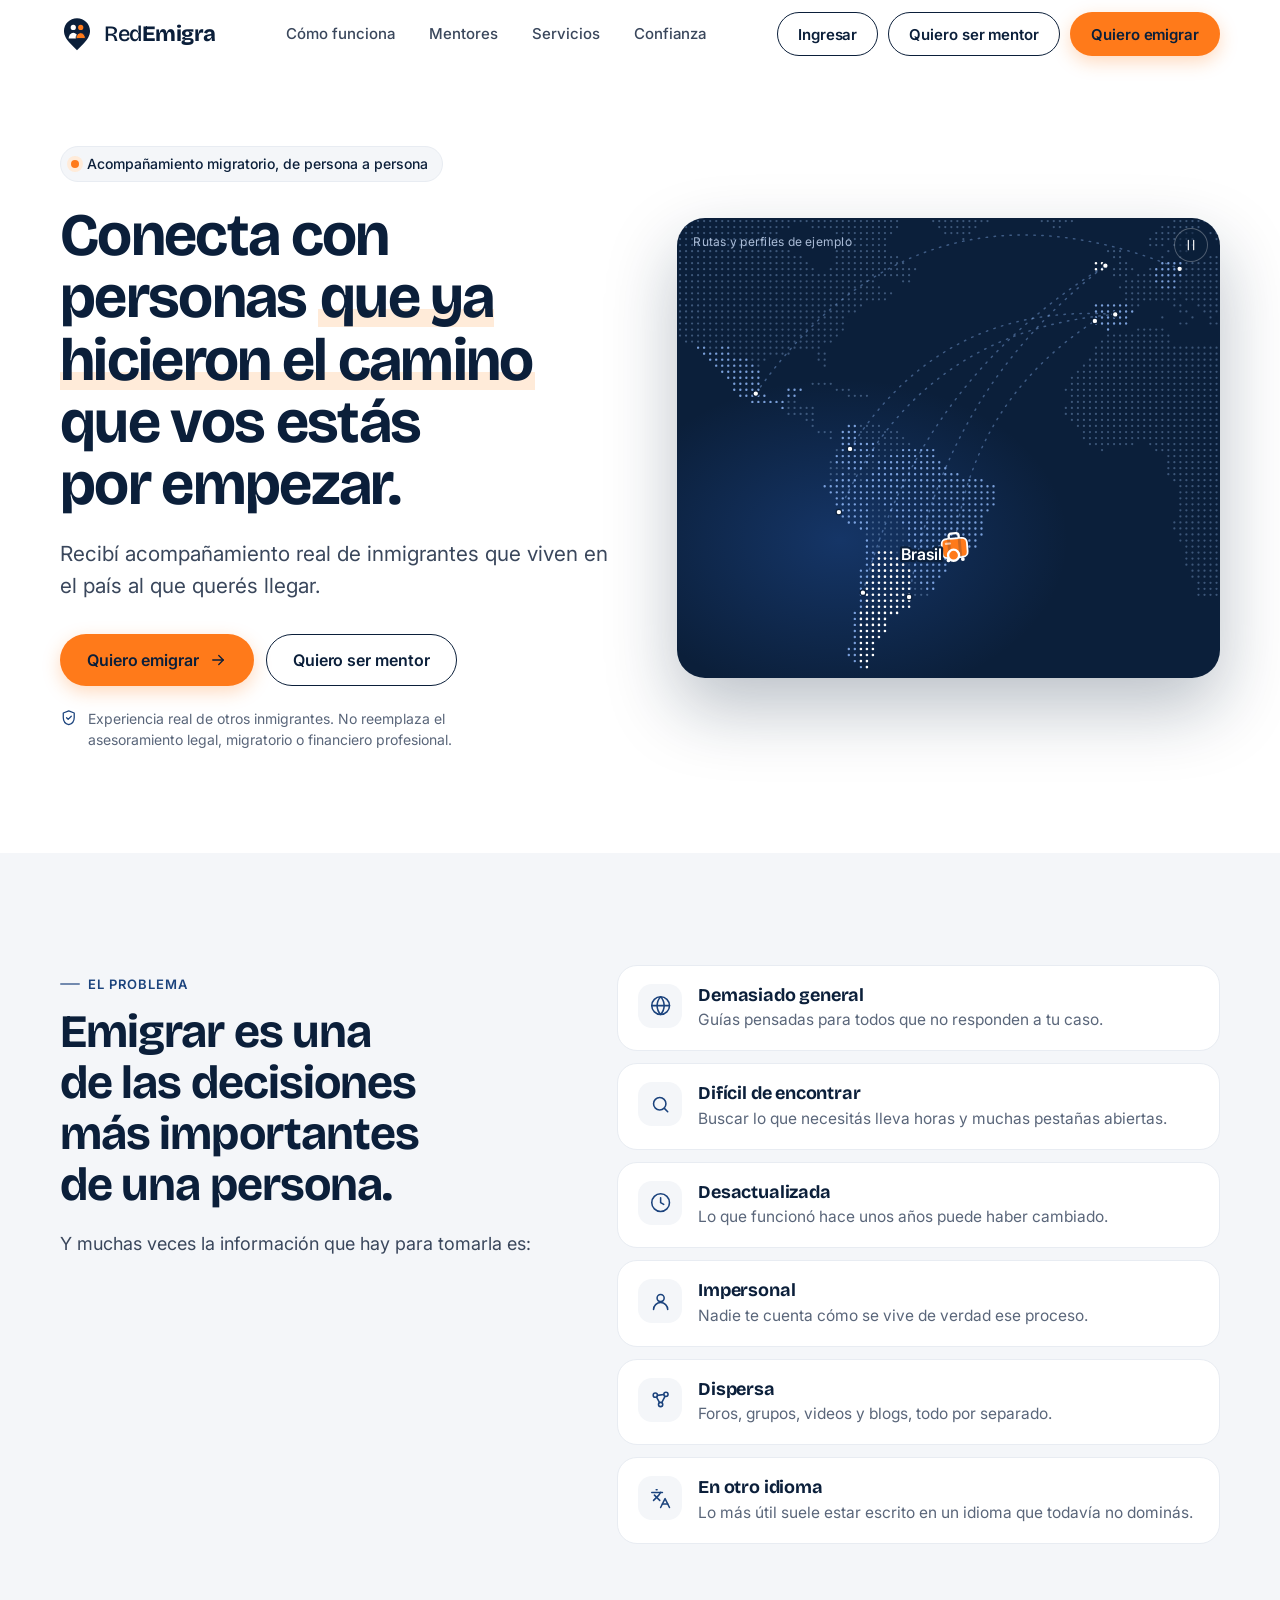
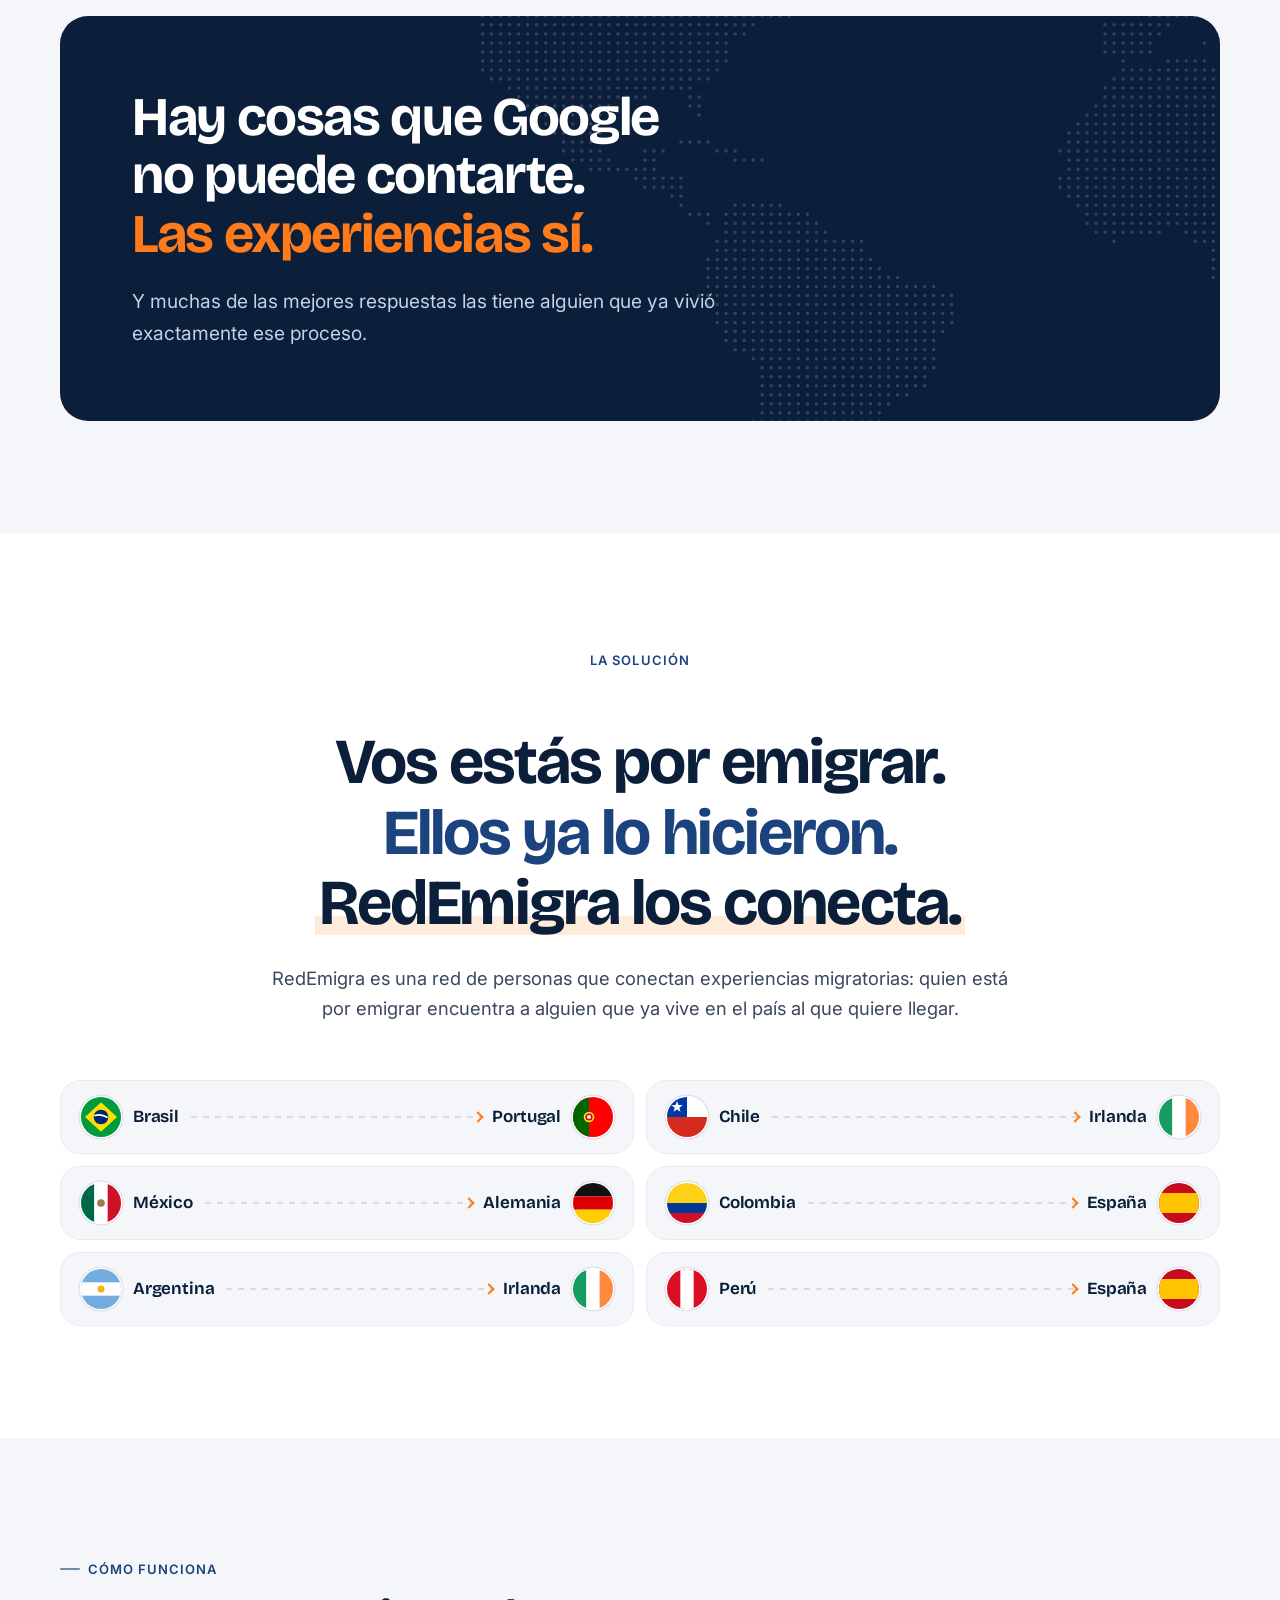
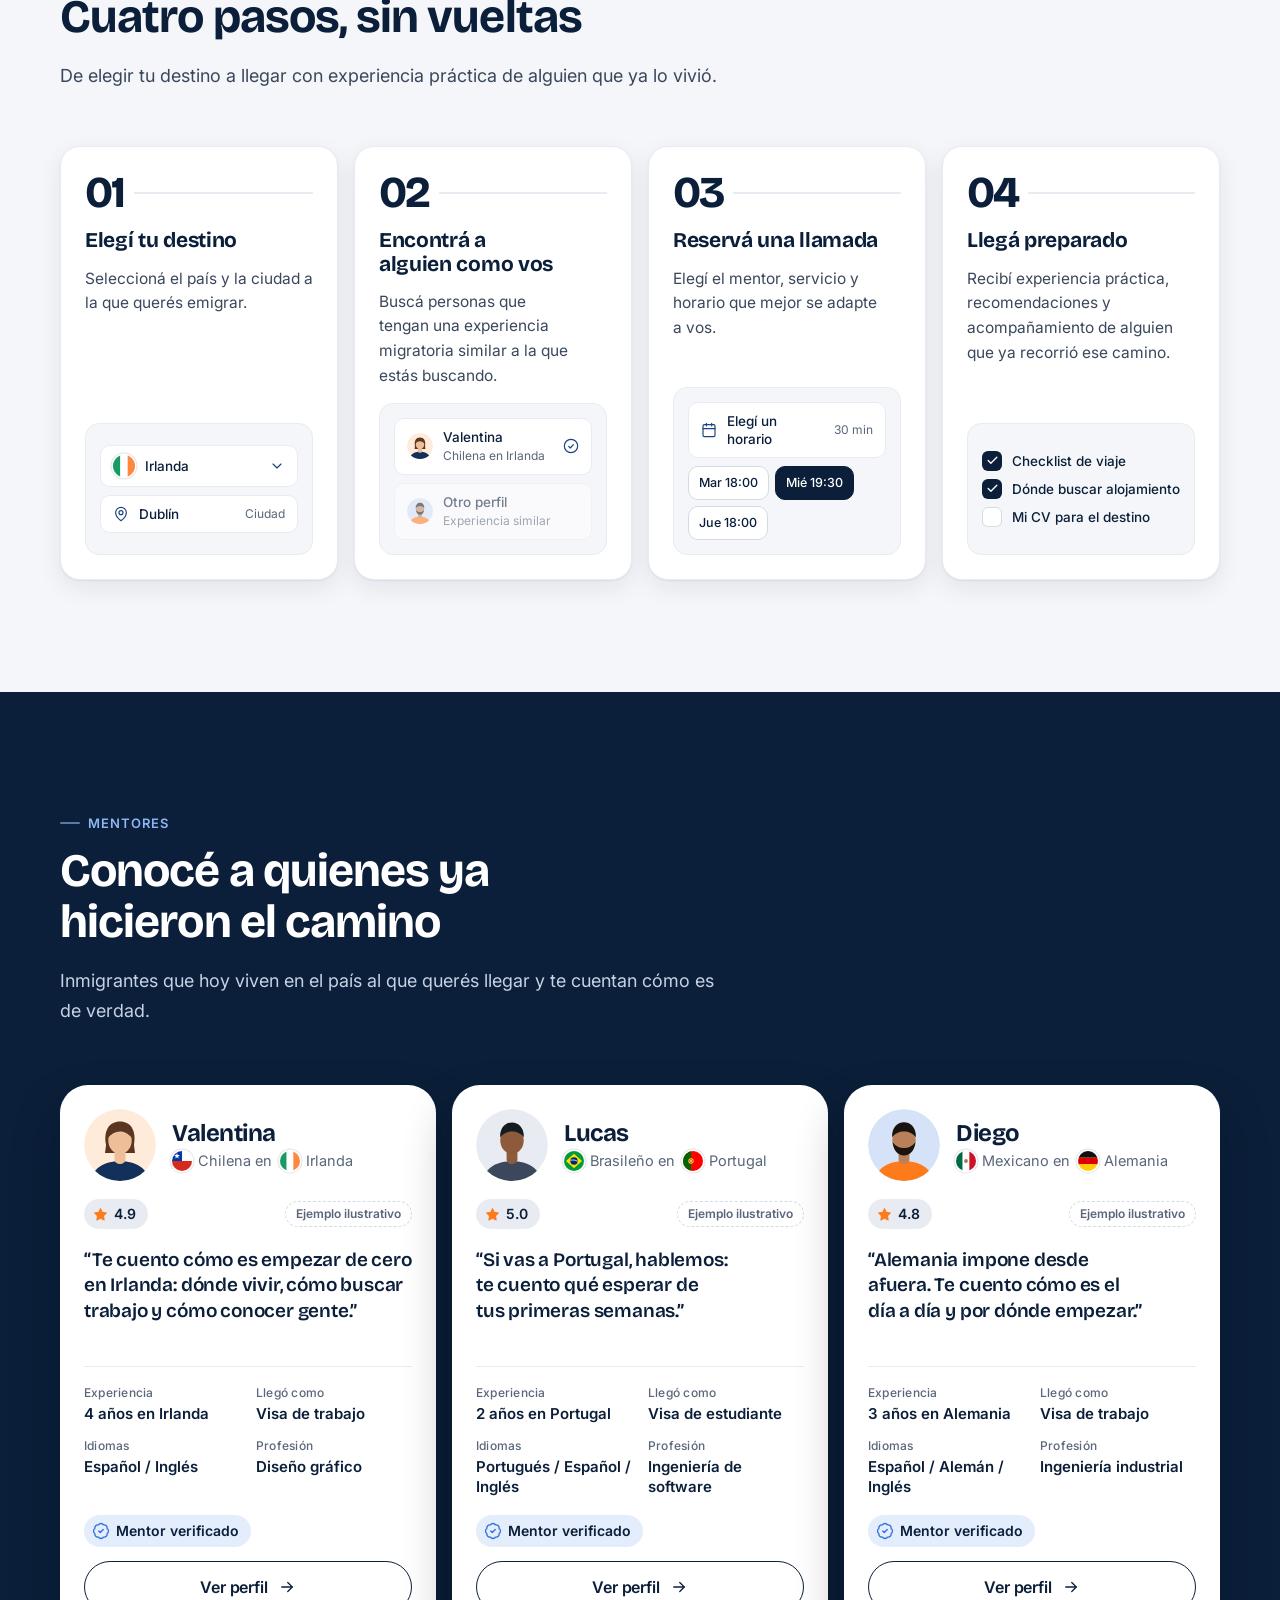
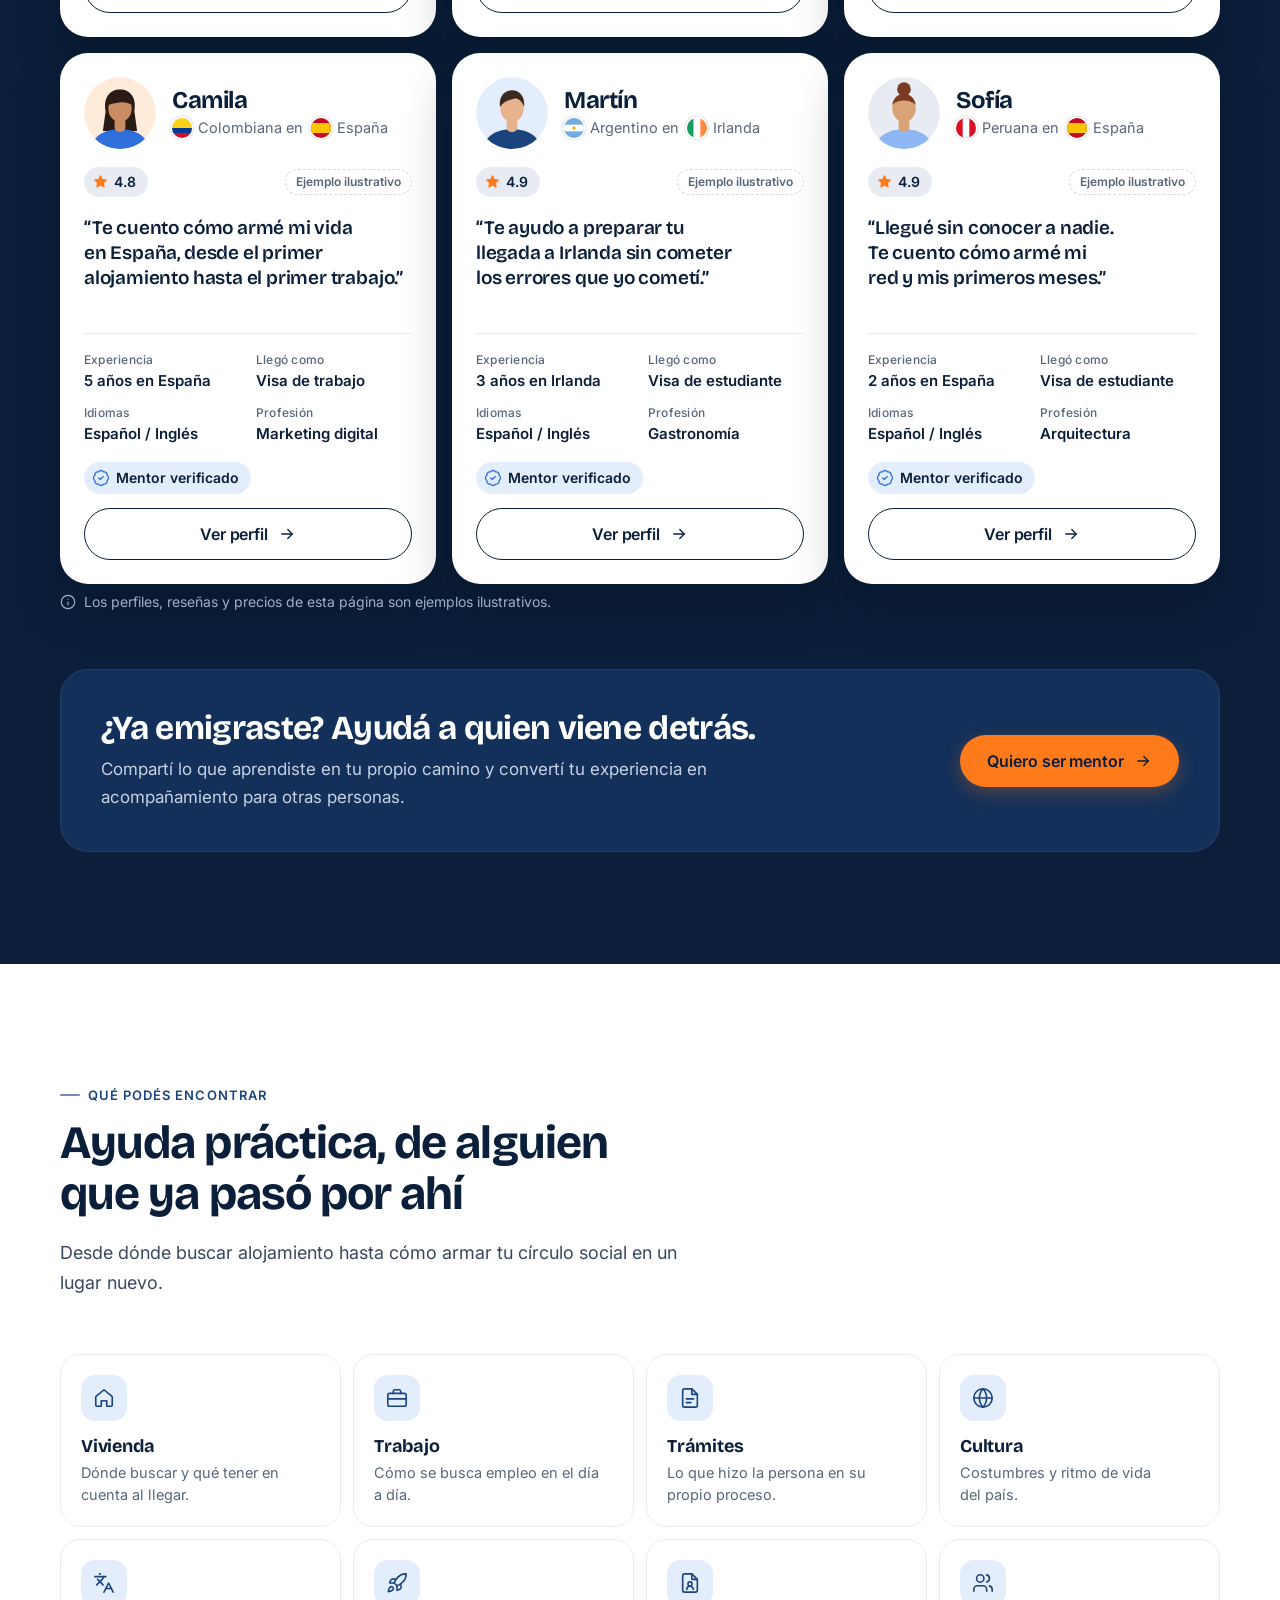
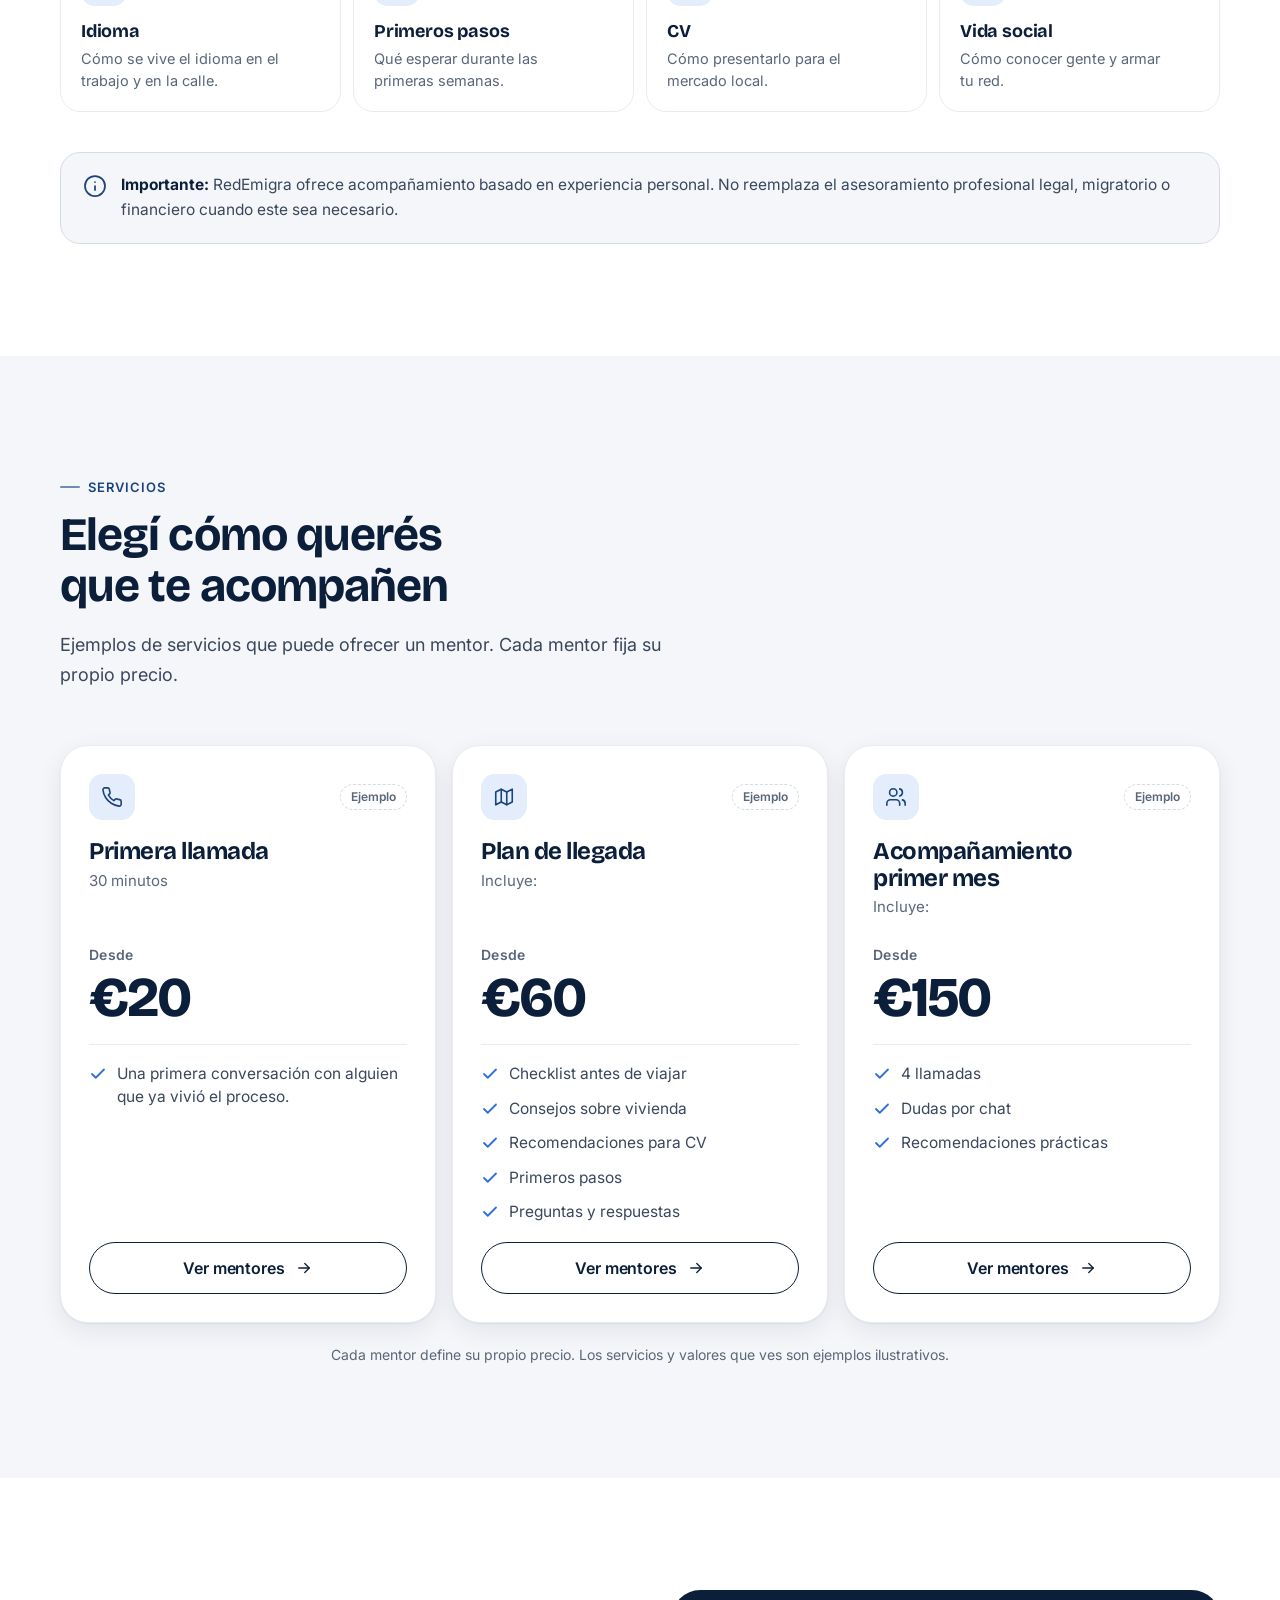
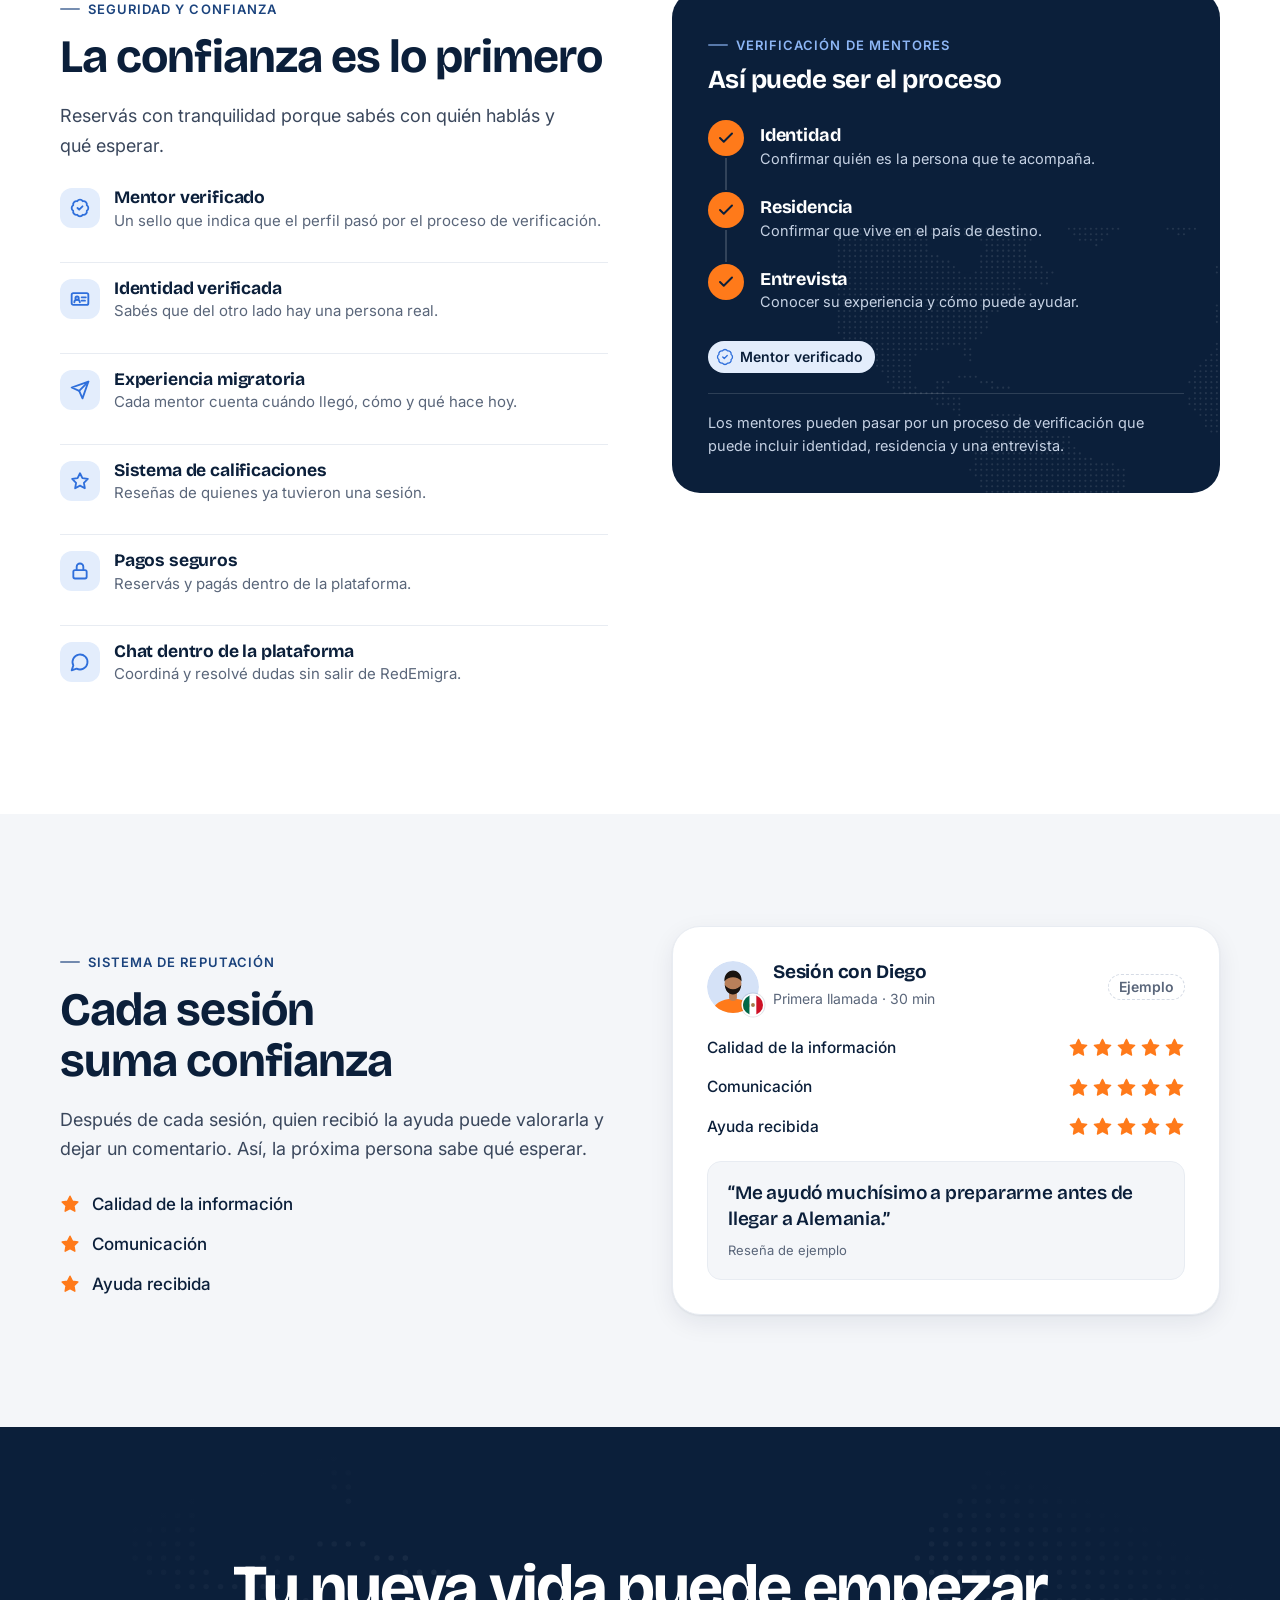
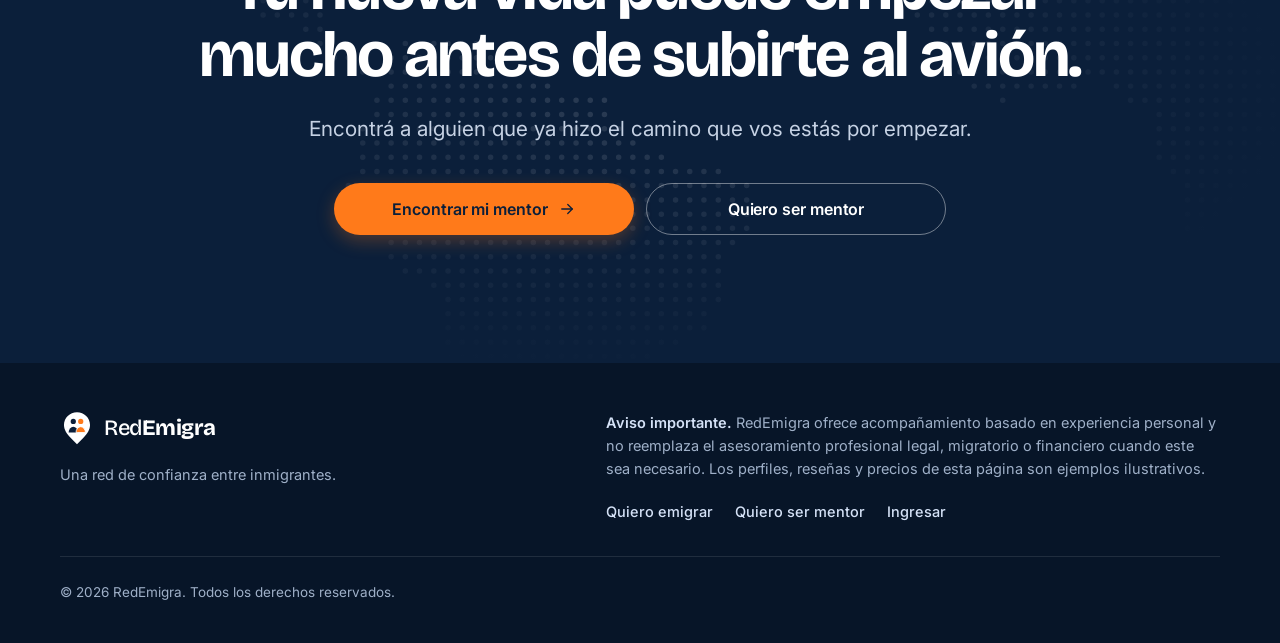
==== commit e582bde9: "Fix landing page CTA links pointing to non-existent /redemigra-app/web/ path The links used app.html" ====
--- a/index.html
+++ b/index.html
@@ -996,10 +996,10 @@
    registro real; no hace falta tocar el HTML. */
 const REDEMIGRA = {
   links: {
-    emigrar: "/redemigra-app/web/app.html#/registro?rol=emigrante",
-    mentor: "/redemigra-app/web/app.html#/registro?rol=mentor",
-    ingresar: "/redemigra-app/web/app.html#/ingresar",
-    perfil: function (slug) { return "/redemigra-app/web/app.html#/mentores/" + slug; }
+    emigrar: "/registro?rol=emigrante",
+    mentor: "/registro?rol=mentor",
+    ingresar: "/ingresar",
+    perfil: function (slug) { return "/mentores/" + slug; }
   }
 };
 
